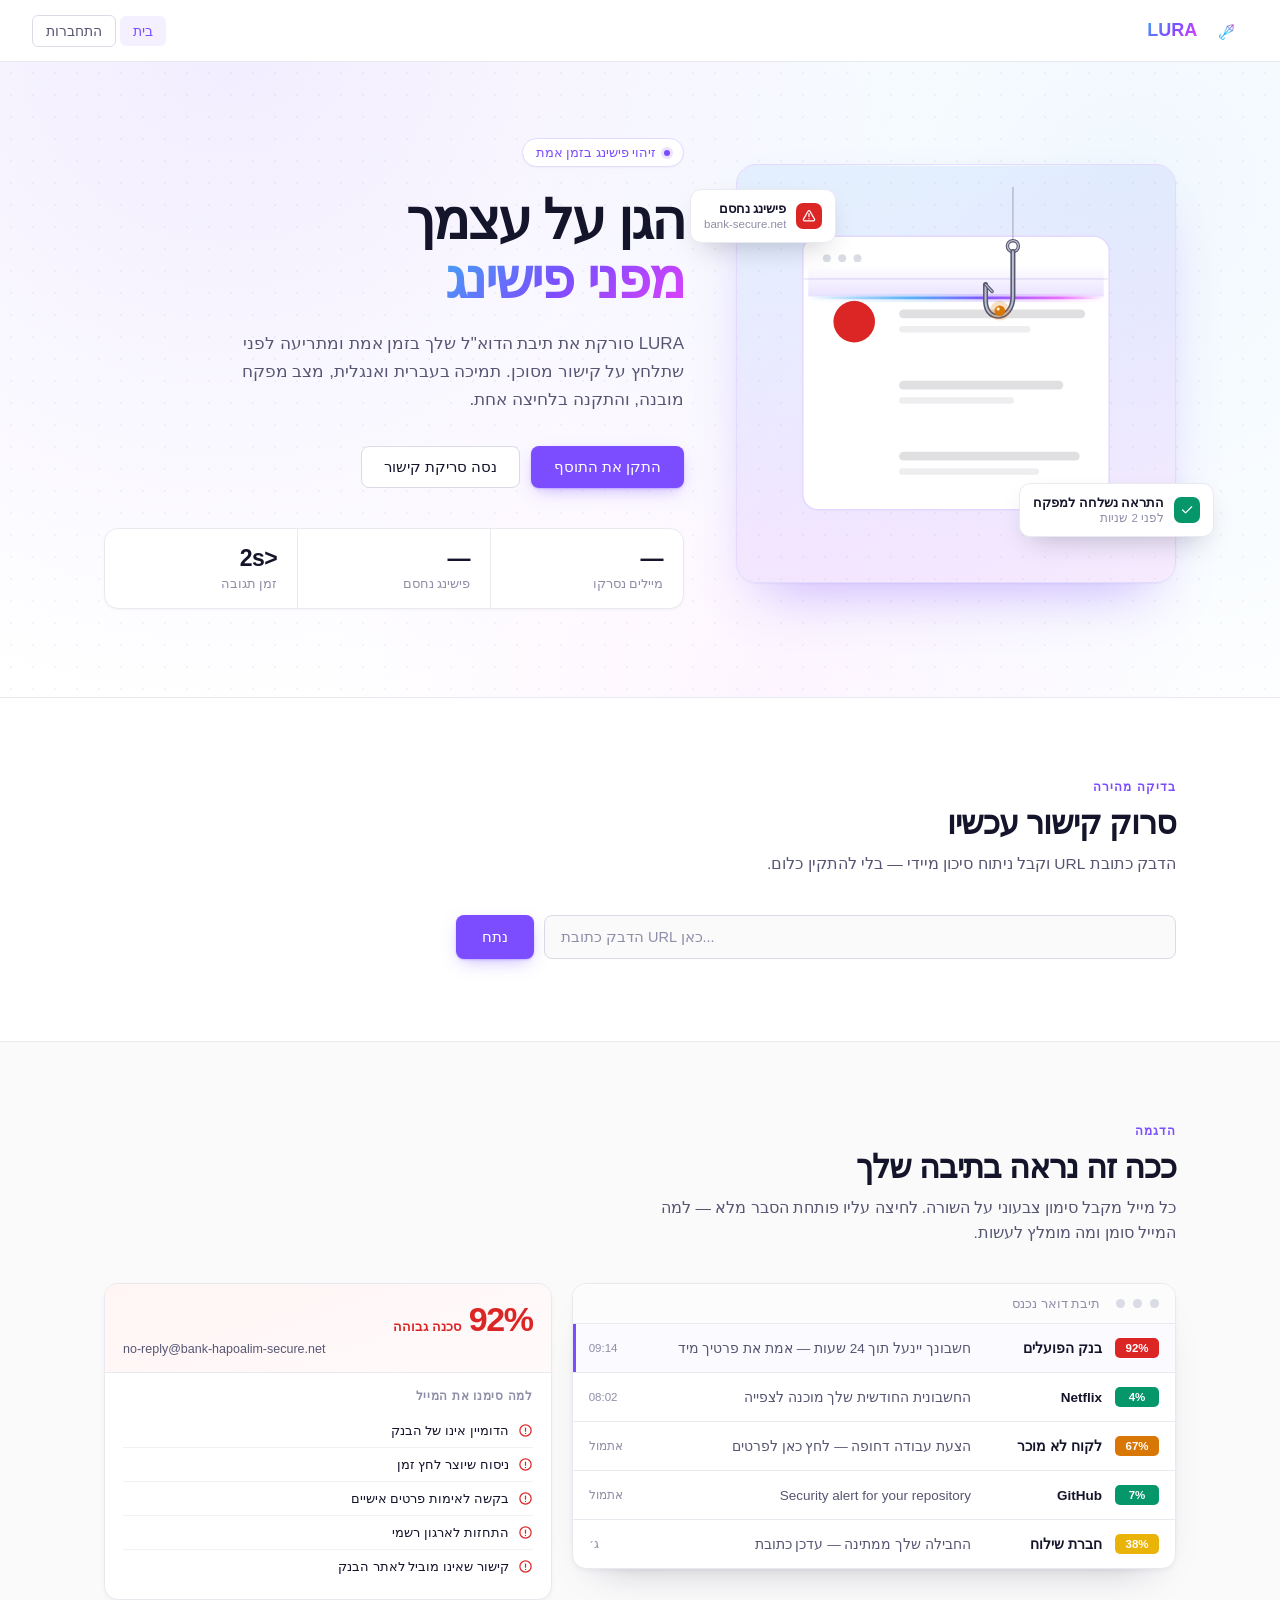
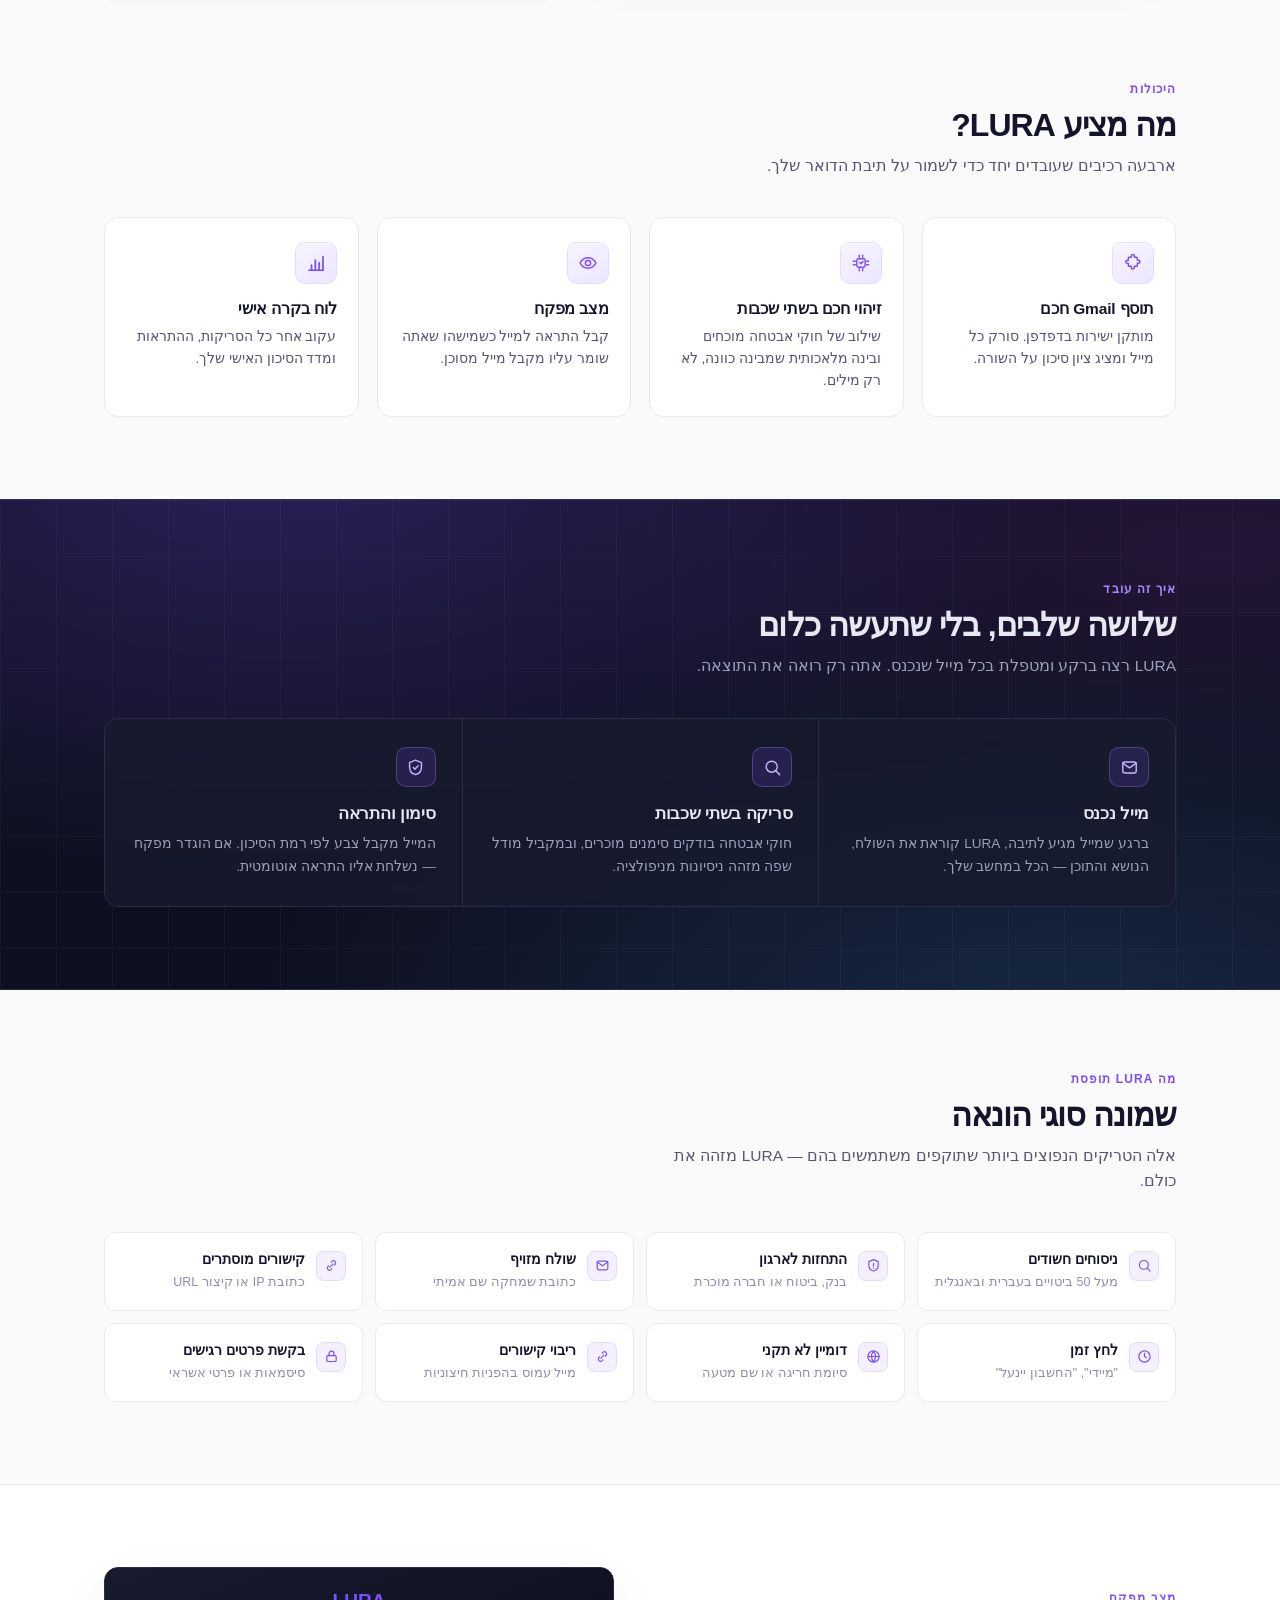
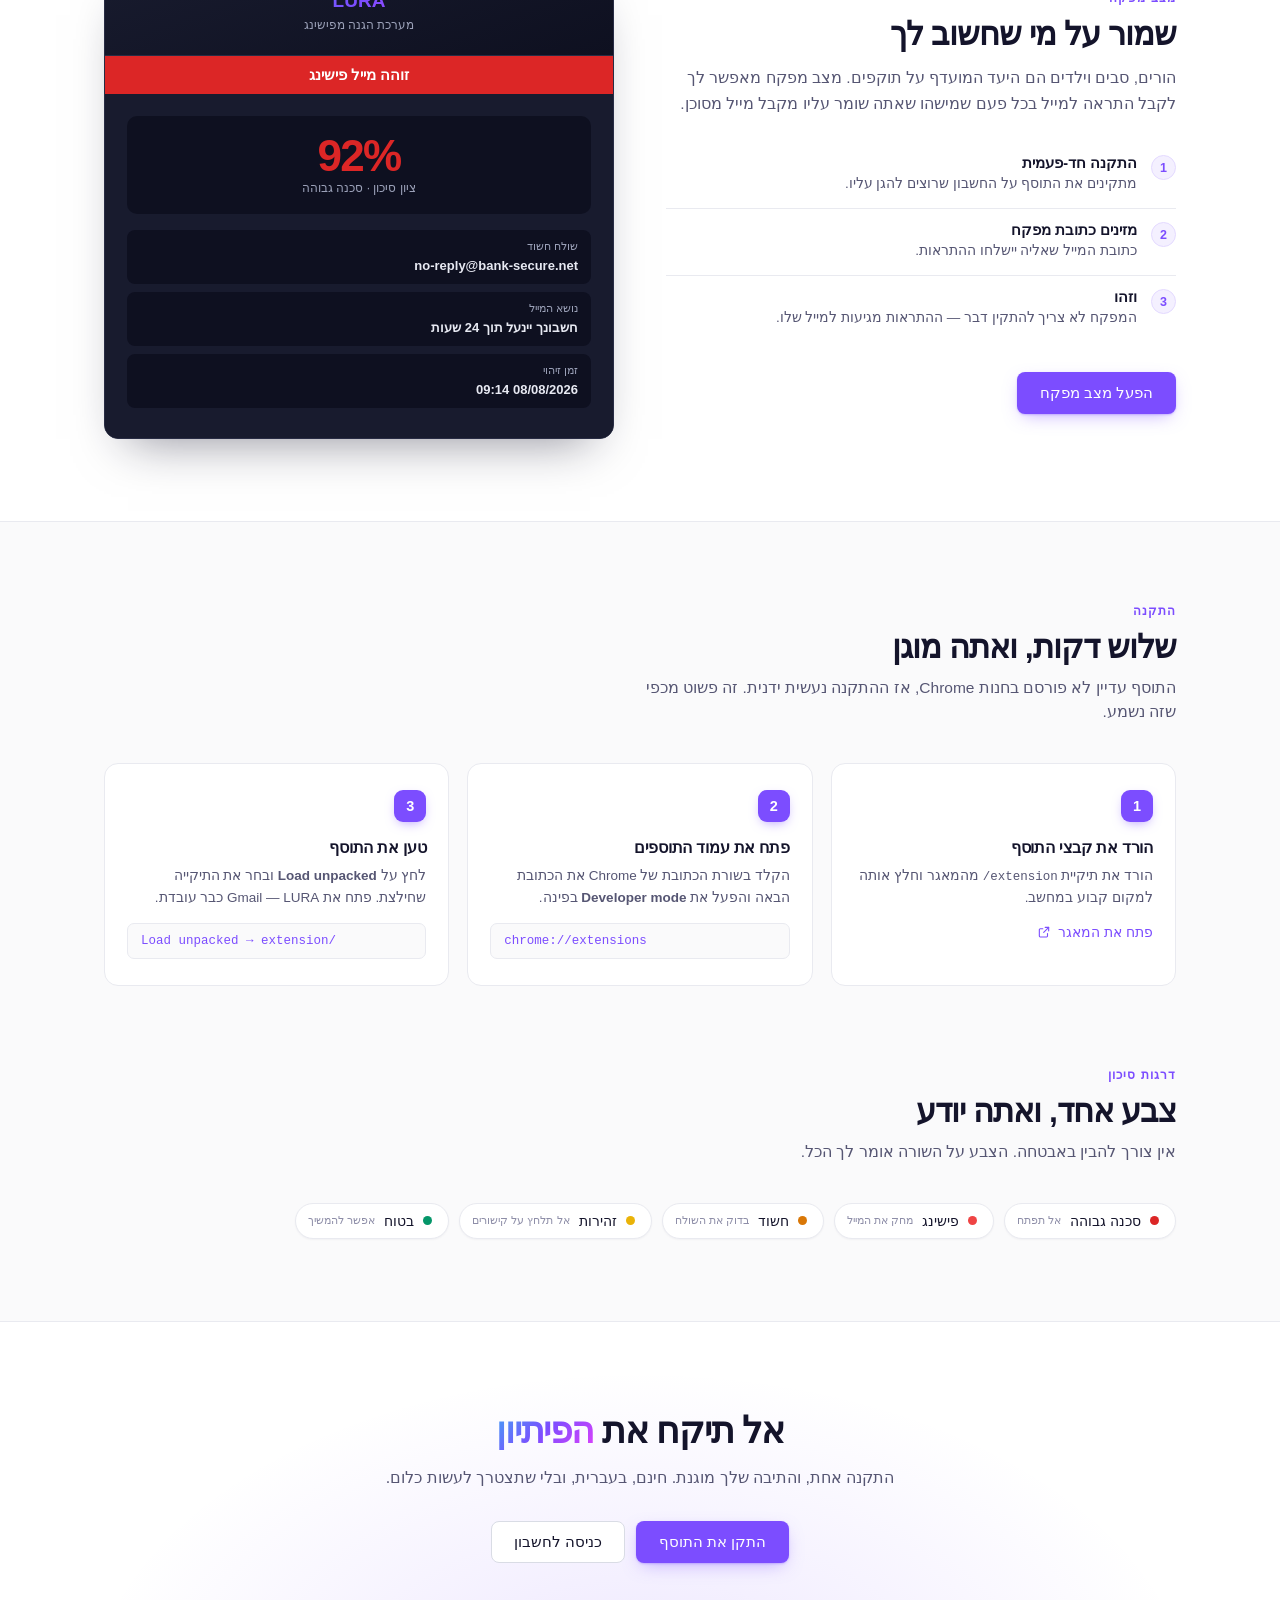
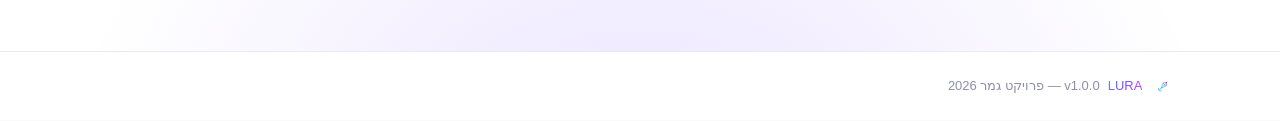
==== frontend/index.html @ 6f9d1567 "Backup before applying fixes" ====
<!DOCTYPE html>
<html lang="he" dir="rtl">
<head>
  <meta charset="UTF-8">
  <meta name="viewport" content="width=device-width, initial-scale=1.0">
  <title>LURA — Don't Take The Bait</title>
  <link rel="icon" href="icons/icon128.png">
  <link rel="stylesheet" href="css/main.css">
</head>
<body>

<nav class="navbar">
  <div class="nav-brand">
    <img src="icons/icon128.png" alt="LURA" class="brand-mark">
    <span class="brand-word">LURA</span>
  </div>
  <div class="nav-links">
    <a href="index.html" class="active">בית</a>
    <a href="dashboard.html" id="navDashboard" style="display:none">לוח בקרה</a>
    <a href="login.html" id="navLogin" class="nav-cta">התחברות</a>
    <button class="btn-logout" id="navLogout" style="display:none" onclick="logout()">יציאה</button>
  </div>
</nav>

<!-- ═══════════ HERO ═══════════ -->
<div class="hero-wrap">
  <section class="hero">
    <div class="hero-visual">
      <div class="float-card fc-1">
        <span class="fc-dot fc-danger">
          <svg viewBox="0 0 24 24"><path d="M12 8v5M12 16.5v.2"/>
            <path d="M10.3 3.9L2.6 17.4A2 2 0 004.3 20.4h15.4a2 2 0 001.7-3L13.7 3.9a2 2 0 00-3.4 0z"/></svg>
        </span>
        <span><b class="fc-t">פישינג נחסם</b><span class="fc-s">bank-secure.net</span></span>
      </div>
      <div class="float-card fc-2">
        <span class="fc-dot fc-safe"><svg viewBox="0 0 24 24"><path d="M20 6.5L9.5 17 4.5 12"/></svg></span>
        <span><b class="fc-t">התראה נשלחה למפקח</b><span class="fc-s">לפני 2 שניות</span></span>
      </div>

      <div class="stage">
        <div class="hero-scan" role="img"
             aria-label="LURA סורקת את תיבת הדואר, מסמנת כל מייל בציון סיכון, וחוסמת את קרס הפישינג במגן">
          <svg viewBox="0 0 360 340" xmlns="http://www.w3.org/2000/svg">
            <defs>
              <linearGradient id="beam" x1="0" y1="0" x2="1" y2="0">
                <stop offset="0%" stop-color="#42A5F5" stop-opacity="0"/>
                <stop offset="35%" stop-color="#42A5F5" stop-opacity=".85"/>
                <stop offset="60%" stop-color="#7C4DFF" stop-opacity=".95"/>
                <stop offset="85%" stop-color="#E040FB" stop-opacity=".7"/>
                <stop offset="100%" stop-color="#E040FB" stop-opacity="0"/>
              </linearGradient>
              <linearGradient id="trail" x1="0" y1="1" x2="0" y2="0">
                <stop offset="0%" stop-color="#7C4DFF" stop-opacity=".16"/>
                <stop offset="100%" stop-color="#7C4DFF" stop-opacity="0"/>
              </linearGradient>
              <filter id="glow" x="-70%" y="-70%" width="240%" height="240%">
                <feGaussianBlur stdDeviation="4" result="b"/>
                <feMerge><feMergeNode in="b"/><feMergeNode in="SourceGraphic"/></feMerge>
              </filter>
              <filter id="soft" x="-60%" y="-60%" width="220%" height="220%">
                <feGaussianBlur stdDeviation="7"/>
              </filter>
            </defs>

            <g class="lura-panel">
              <rect x="40" y="45" width="280" height="250" rx="14" fill="#fff"/>
              <rect x="40" y="45" width="280" height="250" rx="14" fill="none" stroke="#E4DAFF" stroke-width="1.5"/>
              <line x1="40" y1="84" x2="320" y2="84" stroke="#EDE9F7" stroke-width="1.5"/>
              <circle cx="62" cy="65" r="3.6" fill="#D9DCE5"/>
              <circle cx="76" cy="65" r="3.6" fill="#D9DCE5"/>
              <circle cx="90" cy="65" r="3.6" fill="#D9DCE5"/>
              <g>
                <rect x="128" y="112" width="170" height="8" rx="4" fill="#14142B" opacity=".13"/>
                <rect x="128" y="127" width="120" height="6" rx="3" fill="#14142B" opacity=".07"/>
                <rect x="128" y="177" width="150" height="8" rx="4" fill="#14142B" opacity=".13"/>
                <rect x="128" y="192" width="105" height="6" rx="3" fill="#14142B" opacity=".07"/>
                <rect x="128" y="242" width="165" height="8" rx="4" fill="#14142B" opacity=".13"/>
                <rect x="128" y="257" width="128" height="6" rx="3" fill="#14142B" opacity=".07"/>
              </g>
              <g transform="translate(87,123)"><circle class="lura-alarm" cx="0" cy="0" r="19" fill="#DC2626"/></g>
              <g class="lura-badge lura-badge-1">
                <rect x="60" y="110" width="54" height="25" rx="6" fill="#DC2626"/>
                <text x="87" y="127.5" text-anchor="middle" font-family="Rubik,sans-serif"
                      font-size="12.5" font-weight="600" fill="#fff">92%</text></g>
              <g class="lura-badge lura-badge-2">
                <rect x="60" y="175" width="54" height="25" rx="6" fill="#059669"/>
                <text x="87" y="192.5" text-anchor="middle" font-family="Rubik,sans-serif"
                      font-size="12.5" font-weight="600" fill="#fff">4%</text></g>
              <g class="lura-badge lura-badge-3">
                <rect x="60" y="240" width="54" height="25" rx="6" fill="#D97706"/>
                <text x="87" y="257.5" text-anchor="middle" font-family="Rubik,sans-serif"
                      font-size="12.5" font-weight="600" fill="#fff">67%</text></g>
              <g class="lura-beam">
                <rect x="45" y="72" width="270" height="28" fill="url(#trail)"/>
                <rect x="45" y="100" width="270" height="2.5" rx="1.25" fill="url(#beam)" filter="url(#glow)"/></g>
            </g>

            <g transform="translate(232,96)"><g class="lura-hook"><g class="lura-hook-sway">
              <line x1="0" y1="-195" x2="0" y2="-47" stroke="#8E8EA8" stroke-width="1.4"
                    stroke-linecap="round" opacity=".5"/>
              <circle cx="0" cy="-42" r="5" fill="none" stroke="#565673" stroke-width="3.2"/>
              <circle cx="0" cy="-42" r="5" fill="none" stroke="#BCC0CC" stroke-width="1.2"/>
              <path d="M 0,-37 L 0,4 C 0,15 -6,22 -14,22 C -21,22 -25,16 -25,8 L -25,-7"
                    fill="none" stroke="#565673" stroke-width="4.6"
                    stroke-linecap="round" stroke-linejoin="round"/>
              <path d="M 0,-37 L 0,4 C 0,15 -6,22 -14,22 C -21,22 -25,16 -25,8 L -25,-7"
                    fill="none" stroke="#BCC0CC" stroke-width="1.8"
                    stroke-linecap="round" stroke-linejoin="round"/>
              <path d="M -25,-7 L -19,-0.5" fill="none" stroke="#565673" stroke-width="3.1" stroke-linecap="round"/>
              <path d="M -25,-7 L -19,-0.5" fill="none" stroke="#BCC0CC" stroke-width="1.1" stroke-linecap="round"/>
              <g class="lura-bait">
                <circle cx="-12" cy="17" r="9" fill="#D97706" opacity=".22"/>
                <circle cx="-12" cy="17" r="4.8" fill="#D97706"/>
                <circle cx="-13.5" cy="15.4" r="1.5" fill="#FEF3C7"/></g>
            </g></g></g>

            <g transform="translate(232,131)">
              <circle class="lura-ring" cx="0" cy="0" r="22" fill="none" stroke="#7C4DFF" stroke-width="2"/>
              <circle class="lura-ring lura-ring-2" cx="0" cy="0" r="22" fill="none" stroke="#42A5F5" stroke-width="1.4"/>
              <g class="lura-shield">
                <ellipse cx="0" cy="2" rx="24" ry="26" fill="#7C4DFF" opacity=".2" filter="url(#soft)"/>
                <path d="M 0,-19 L 15,-13 L 15,4 C 15,14 0,21 0,21 C 0,21 -15,14 -15,4 L -15,-13 Z" fill="#7C4DFF"/>
                <path d="M -6.5,0.5 L -2,6 L 7,-6.5" fill="none" stroke="#fff" stroke-width="2.6"
                      stroke-linecap="round" stroke-linejoin="round"/></g>
            </g>
          </svg>
        </div>
      </div>
    </div>

    <div class="hero-content">
      <div class="hero-badge"><span class="hero-badge-dot"></span>זיהוי פישינג בזמן אמת</div>
      <h1>הגן על עצמך<br><span class="gradient-text">מפני פישינג</span></h1>
      <p class="hero-sub">
        LURA סורקת את תיבת הדוא"ל שלך בזמן אמת ומתריעה לפני שתלחץ על קישור מסוכן.
        תמיכה בעברית ואנגלית, מצב מפקח מובנה, והתקנה בלחיצה אחת.
      </p>
      <div class="hero-actions">
        <a href="#install" class="btn-primary">התקן את התוסף</a>
        <a href="#scanner" class="btn-secondary">נסה סריקת קישור</a>
      </div>
      <div class="hero-stats">
        <div class="hero-stat"><span id="totalScanned">—</span><small>מיילים נסרקו</small></div>
        <div class="hero-stat"><span id="totalBlocked">—</span><small>פישינג נחסם</small></div>
        <div class="hero-stat"><span>&lt;2s</span><small>זמן תגובה</small></div>
      </div>
    </div>
  </section>
</div>

<!-- ═══════════ URL SCANNER ═══════════ -->
<section class="scanner-section" id="scanner">
  <div class="container">
    <div class="sec-head">
      <div class="sec-tag">בדיקה מהירה</div>
      <h2>סרוק קישור עכשיו</h2>
      <p>הדבק כתובת URL וקבל ניתוח סיכון מיידי — בלי להתקין כלום.</p>
    </div>
    <div class="scanner-box">
      <div class="scanner-input-wrap">
        <input type="text" id="urlInput" class="url-input"
               placeholder="הדבק כתובת URL כאן..." dir="ltr">
        <button class="btn-scan" id="scanBtn" onclick="scanURL()">נתח</button>
      </div>
      <div id="scanResult" class="scan-result" style="display:none"></div>
    </div>
  </div>
</section>

<!-- ═══════════ GMAIL DEMO ═══════════ -->
<section class="sec rv">
  <div class="container">
    <div class="sec-head">
      <div class="sec-tag">הדגמה</div>
      <h2>ככה זה נראה בתיבה שלך</h2>
      <p>כל מייל מקבל סימון צבעוני על השורה. לחיצה עליו פותחת הסבר מלא — למה המייל סומן ומה מומלץ לעשות.</p>
    </div>
    <div class="demo">
      <div class="mail-app">
        <div class="mail-top"><i></i><i></i><i></i><span>תיבת דואר נכנס</span></div>
        <div class="mrow sel"><span class="mbadge b-danger">92%</span>
          <span class="mfrom">בנק הפועלים</span>
          <span class="msub">חשבונך יינעל תוך 24 שעות — אמת את פרטיך מיד</span>
          <span class="mtime">09:14</span></div>
        <div class="mrow"><span class="mbadge b-safe">4%</span>
          <span class="mfrom">Netflix</span>
          <span class="msub">החשבונית החודשית שלך מוכנה לצפייה</span>
          <span class="mtime">08:02</span></div>
        <div class="mrow"><span class="mbadge b-warn">67%</span>
          <span class="mfrom">לקוח לא מוכר</span>
          <span class="msub">הצעת עבודה דחופה — לחץ כאן לפרטים</span>
          <span class="mtime">אתמול</span></div>
        <div class="mrow"><span class="mbadge b-safe">7%</span>
          <span class="mfrom">GitHub</span>
          <span class="msub">Security alert for your repository</span>
          <span class="mtime">אתמול</span></div>
        <div class="mrow"><span class="mbadge b-caution">38%</span>
          <span class="mfrom">חברת שילוח</span>
          <span class="msub">החבילה שלך ממתינה — עדכן כתובת</span>
          <span class="mtime">ג׳</span></div>
      </div>

      <div class="analysis">
        <div class="an-top">
          <div class="an-score"><b>92%</b><span>סכנה גבוהה</span></div>
          <small>no-reply@bank-hapoalim-secure.net</small>
        </div>
        <div class="an-body">
          <div class="an-lbl">למה סימנו את המייל</div>
          <div class="ind"><svg viewBox="0 0 24 24"><path d="M12 8v5M12 16.4v.2"/>
            <circle cx="12" cy="12" r="9"/></svg>הדומיין אינו של הבנק</div>
          <div class="ind"><svg viewBox="0 0 24 24"><path d="M12 8v5M12 16.4v.2"/>
            <circle cx="12" cy="12" r="9"/></svg>ניסוח שיוצר לחץ זמן</div>
          <div class="ind"><svg viewBox="0 0 24 24"><path d="M12 8v5M12 16.4v.2"/>
            <circle cx="12" cy="12" r="9"/></svg>בקשה לאימות פרטים אישיים</div>
          <div class="ind"><svg viewBox="0 0 24 24"><path d="M12 8v5M12 16.4v.2"/>
            <circle cx="12" cy="12" r="9"/></svg>התחזות לארגון רשמי</div>
          <div class="ind"><svg viewBox="0 0 24 24"><path d="M12 8v5M12 16.4v.2"/>
            <circle cx="12" cy="12" r="9"/></svg>קישור שאינו מוביל לאתר הבנק</div>
        </div>
      </div>
    </div>
  </div>
</section>

<!-- ═══════════ FEATURES ═══════════ -->
<section class="sec rv nopad-top">
  <div class="container">
    <div class="sec-head">
      <div class="sec-tag">היכולות</div>
      <h2>מה מציע LURA?</h2>
      <p>ארבעה רכיבים שעובדים יחד כדי לשמור על תיבת הדואר שלך.</p>
    </div>
    <div class="grid4">
      <div class="card"><div class="card-icon"><svg viewBox="0 0 24 24">
        <path d="M10 3.5a1.8 1.8 0 013.6 0V5h2.6a1 1 0 011 1v2.6h1.3a1.8 1.8 0 010 3.6H17.2V15a1 1 0 01-1 1h-2.6v1.4a1.8 1.8 0 01-3.6 0V16H7.4a1 1 0 01-1-1v-2.7H5.1a1.8 1.8 0 010-3.6h1.3V6a1 1 0 011-1H10V3.5z"/>
      </svg></div>
        <h3>תוסף Gmail חכם</h3>
        <p>מותקן ישירות בדפדפן. סורק כל מייל ומציג ציון סיכון על השורה.</p></div>

      <div class="card"><div class="card-icon"><svg viewBox="0 0 24 24">
        <rect x="7" y="7" width="10" height="10" rx="2"/>
        <path d="M10 2.8v2.4M14 2.8v2.4M10 18.8v2.4M14 18.8v2.4M2.8 10h2.4M2.8 14h2.4M18.8 10h2.4M18.8 14h2.4"/>
        <path d="M10.6 11.4l1.4 1.4 2.4-2.6"/></svg></div>
        <h3>זיהוי חכם בשתי שכבות</h3>
        <p>שילוב של חוקי אבטחה מוכחים ובינה מלאכותית שמבינה כוונה, לא רק מילים.</p></div>

      <div class="card"><div class="card-icon"><svg viewBox="0 0 24 24">
        <path d="M2.4 12S5.8 5.8 12 5.8 21.6 12 21.6 12 18.2 18.2 12 18.2 2.4 12 2.4 12z"/>
        <circle cx="12" cy="12" r="3.1"/></svg></div>
        <h3>מצב מפקח</h3>
        <p>קבל התראה למייל כשמישהו שאתה שומר עליו מקבל מייל מסוכן.</p></div>

      <div class="card"><div class="card-icon"><svg viewBox="0 0 24 24">
        <path d="M3.4 20.6h17.2"/>
        <path d="M6.6 20.6v-6.2M11.2 20.6V8.4M15.8 20.6v-9M20.4 20.6V4.6" stroke-width="2.1"/></svg></div>
        <h3>לוח בקרה אישי</h3>
        <p>עקוב אחר כל הסריקות, ההתראות ומדד הסיכון האישי שלך.</p></div>
    </div>
  </div>
</section>

<!-- ═══════════ HOW IT WORKS (dark) ═══════════ -->
<section class="engine">
  <div class="engine-in">
    <div class="sec-tag">איך זה עובד</div>
    <h2>שלושה שלבים, בלי שתעשה כלום</h2>
    <p class="lead">LURA רצה ברקע ומטפלת בכל מייל שנכנס. אתה רק רואה את התוצאה.</p>
    <div class="steps">
      <div class="step">
        <div class="step-ico"><svg viewBox="0 0 24 24">
          <path d="M20.5 6.5l-8.5 6-8.5-6"/><rect x="3.5" y="5" width="17" height="14" rx="2.5"/></svg></div>
        <h4>מייל נכנס</h4>
        <p>ברגע שמייל מגיע לתיבה, LURA קוראת את השולח, הנושא והתוכן — הכל במחשב שלך.</p></div>
      <div class="step">
        <div class="step-ico"><svg viewBox="0 0 24 24">
          <circle cx="11" cy="11" r="7"/><path d="M16.2 16.2L21 21"/></svg></div>
        <h4>סריקה בשתי שכבות</h4>
        <p>חוקי אבטחה בודקים סימנים מוכרים, ובמקביל מודל שפה מזהה ניסיונות מניפולציה.</p></div>
      <div class="step">
        <div class="step-ico"><svg viewBox="0 0 24 24">
          <path d="M12 2.6l7.5 3.2v5.9c0 4.5-3.1 8.2-7.5 9.1-4.4-.9-7.5-4.6-7.5-9.1V5.8L12 2.6z"/>
          <path d="M9.2 12l2.1 2.1 4-4.3"/></svg></div>
        <h4>סימון והתראה</h4>
        <p>המייל מקבל צבע לפי רמת הסיכון. אם הוגדר מפקח — נשלחת אליו התראה אוטומטית.</p></div>
    </div>
  </div>
</section>

<!-- ═══════════ WHAT IT CATCHES ═══════════ -->
<section class="sec rv">
  <div class="container">
    <div class="sec-head">
      <div class="sec-tag">מה LURA תופסת</div>
      <h2>שמונה סוגי הונאה</h2>
      <p>אלה הטריקים הנפוצים ביותר שתוקפים משתמשים בהם — LURA מזהה את כולם.</p>
    </div>
    <div class="catch">
      <div class="ct"><span class="ct-ic"><svg viewBox="0 0 24 24">
        <circle cx="11" cy="11" r="7"/><path d="M16.2 16.2L21 21"/></svg></span>
        <div><h4>ניסוחים חשודים</h4><p>מעל 50 ביטויים בעברית ובאנגלית</p></div></div>
      <div class="ct"><span class="ct-ic"><svg viewBox="0 0 24 24">
        <path d="M12 2.6l7.5 3.2v5.9c0 4.5-3.1 8.2-7.5 9.1-4.4-.9-7.5-4.6-7.5-9.1V5.8L12 2.6z"/>
        <path d="M12 9v4M12 16v.2"/></svg></span>
        <div><h4>התחזות לארגון</h4><p>בנק, ביטוח או חברה מוכרת</p></div></div>
      <div class="ct"><span class="ct-ic"><svg viewBox="0 0 24 24">
        <path d="M20.5 6.5l-8.5 6-8.5-6"/><rect x="3.5" y="5" width="17" height="14" rx="2.5"/></svg></span>
        <div><h4>שולח מזויף</h4><p>כתובת שמחקה שם אמיתי</p></div></div>
      <div class="ct"><span class="ct-ic"><svg viewBox="0 0 24 24">
        <path d="M9.5 14.5l5-5"/><path d="M11.5 6.5l1.5-1.5a3.6 3.6 0 015 5L16.5 11.5"/>
        <path d="M12.5 17.5L11 19a3.6 3.6 0 01-5-5l1.5-1.5"/></svg></span>
        <div><h4>קישורים מוסתרים</h4><p>כתובת IP או קיצור URL</p></div></div>
      <div class="ct"><span class="ct-ic"><svg viewBox="0 0 24 24">
        <circle cx="12" cy="12" r="9"/><path d="M12 7v5l3.2 2"/></svg></span>
        <div><h4>לחץ זמן</h4><p>"מיידי", "החשבון יינעל"</p></div></div>
      <div class="ct"><span class="ct-ic"><svg viewBox="0 0 24 24">
        <circle cx="12" cy="12" r="9"/><path d="M3.2 12h17.6"/>
        <path d="M12 3.2a14 14 0 000 17.6 14 14 0 000-17.6z"/></svg></span>
        <div><h4>דומיין לא תקני</h4><p>סיומת חריגה או שם מטעה</p></div></div>
      <div class="ct"><span class="ct-ic"><svg viewBox="0 0 24 24">
        <path d="M9.5 14.5l5-5"/><path d="M11.5 6.5l1.5-1.5a3.6 3.6 0 015 5L16.5 11.5"/>
        <path d="M12.5 17.5L11 19a3.6 3.6 0 01-5-5l1.5-1.5"/></svg></span>
        <div><h4>ריבוי קישורים</h4><p>מייל עמוס בהפניות חיצוניות</p></div></div>
      <div class="ct"><span class="ct-ic"><svg viewBox="0 0 24 24">
        <rect x="4.5" y="10.5" width="15" height="9.5" rx="2"/>
        <path d="M8 10.5V7.5a4 4 0 018 0v3"/></svg></span>
        <div><h4>בקשת פרטים רגישים</h4><p>סיסמאות או פרטי אשראי</p></div></div>
    </div>
  </div>
</section>

<!-- ═══════════ GUARDIAN ═══════════ -->
<section class="guard rv" id="guardian">
  <div class="guard-in">
    <div>
      <div class="sec-tag">מצב מפקח</div>
      <h2 class="guard-h2">שמור על מי שחשוב לך</h2>
      <p class="guard-p">
        הורים, סבים וילדים הם היעד המועדף על תוקפים. מצב מפקח מאפשר לך
        לקבל התראה למייל בכל פעם שמישהו שאתה שומר עליו מקבל מייל מסוכן.
      </p>
      <ul class="gsteps">
        <li class="gstep"><span class="gnum">1</span>
          <span><b>התקנה חד-פעמית</b><span>מתקינים את התוסף על החשבון שרוצים להגן עליו.</span></span></li>
        <li class="gstep"><span class="gnum">2</span>
          <span><b>מזינים כתובת מפקח</b><span>כתובת המייל שאליה יישלחו ההתראות.</span></span></li>
        <li class="gstep"><span class="gnum">3</span>
          <span><b>וזהו</b><span>המפקח לא צריך להתקין דבר — ההתראות מגיעות למייל שלו.</span></span></li>
      </ul>
      <button class="btn-primary" onclick="goGuardian()">הפעל מצב מפקח</button>
    </div>

    <div class="alert-mock">
      <div class="am-top"><div class="am-brand">LURA</div><small>מערכת הגנה מפישינג</small></div>
      <div class="am-alert">זוהה מייל פישינג</div>
      <div class="am-body">
        <div class="am-score"><b>92%</b><small>ציון סיכון · סכנה גבוהה</small></div>
        <div class="am-row"><span>שולח חשוד</span><b>no-reply@bank-secure.net</b></div>
        <div class="am-row"><span>נושא המייל</span><b>חשבונך יינעל תוך 24 שעות</b></div>
        <div class="am-row"><span>זמן זיהוי</span><b>08/08/2026 09:14</b></div>
      </div>
    </div>
  </div>
</section>

<!-- ═══════════ INSTALL ═══════════ -->
<section class="sec rv" id="install">
  <div class="container">
    <div class="sec-head">
      <div class="sec-tag">התקנה</div>
      <h2>שלוש דקות, ואתה מוגן</h2>
      <p>התוסף עדיין לא פורסם בחנות Chrome, אז ההתקנה נעשית ידנית. זה פשוט מכפי שזה נשמע.</p>
    </div>
    <div class="install-grid">
      <div class="istep">
        <div class="inum">1</div>
        <h4>הורד את קבצי התוסף</h4>
        <p>הורד את תיקיית <code>extension/</code> מהמאגר וחלץ אותה למקום קבוע במחשב.</p>
        <a class="ilink" href="https://github.com/lynnnagel/FinalProject2026" target="_blank" rel="noopener">
          פתח את המאגר
          <svg viewBox="0 0 24 24"><path d="M14 4h6v6"/><path d="M20 4l-8.5 8.5"/>
            <path d="M18 14.5V19a1.5 1.5 0 01-1.5 1.5h-11A1.5 1.5 0 014 19V8a1.5 1.5 0 011.5-1.5H10"/></svg>
        </a>
      </div>
      <div class="istep">
        <div class="inum">2</div>
        <h4>פתח את עמוד התוספים</h4>
        <p>הקלד בשורת הכתובת של Chrome את הכתובת הבאה והפעל את <b>Developer mode</b> בפינה.</p>
        <code class="ibox">chrome://extensions</code>
      </div>
      <div class="istep">
        <div class="inum">3</div>
        <h4>טען את התוסף</h4>
        <p>לחץ על <b>Load unpacked</b> ובחר את התיקייה שחילצת. פתח את Gmail — LURA כבר עובדת.</p>
        <code class="ibox">Load unpacked → extension/</code>
      </div>
    </div>
  </div>
</section>

<!-- ═══════════ RISK SCALE ═══════════ -->
<section class="sec rv nopad-top">
  <div class="container">
    <div class="sec-head">
      <div class="sec-tag">דרגות סיכון</div>
      <h2>צבע אחד, ואתה יודע</h2>
      <p>אין צורך להבין באבטחה. הצבע על השורה אומר לך הכל.</p>
    </div>
    <div class="chips">
      <span class="chip"><i class="i-danger"></i>סכנה גבוהה <small>אל תפתח</small></span>
      <span class="chip"><i class="i-phish"></i>פישינג <small>מחק את המייל</small></span>
      <span class="chip"><i class="i-warn"></i>חשוד <small>בדוק את השולח</small></span>
      <span class="chip"><i class="i-caution"></i>זהירות <small>אל תלחץ על קישורים</small></span>
      <span class="chip"><i class="i-safe"></i>בטוח <small>אפשר להמשיך</small></span>
    </div>
  </div>
</section>

<!-- ═══════════ CTA ═══════════ -->
<section class="cta">
  <div class="cta-in">
    <h2>אל תיקח את <span class="gradient-text">הפיתיון</span></h2>
    <p>התקנה אחת, והתיבה שלך מוגנת. חינם, בעברית, ובלי שתצטרך לעשות כלום.</p>
    <div class="cta-actions">
      <a href="#install" class="btn-primary">התקן את התוסף</a>
      <a href="login.html" class="btn-secondary">כניסה לחשבון</a>
    </div>
  </div>
</section>

<footer class="footer">
  <div class="container">
    <img src="icons/icon128.png" alt="LURA" class="footer-mark">
    <span class="brand-word">LURA</span> v1.0.0 — פרויקט גמר 2026
  </div>
</footer>

<script src="js/index.js"></script>
</body>
</html>
---- frontend/css/main.css ----
/* ── Reset & Base ── */
*, *::before, *::after { margin: 0; padding: 0; box-sizing: border-box; }

:root {
  --blue:   #42A5F5;
  --purple: #7C4DFF;
  --pink:   #E040FB;
  --brand-gradient: linear-gradient(135deg, #42A5F5, #7C4DFF, #E040FB);

  /* ── מבטא יחיד לממשק ── */
  --accent:       #7C4DFF;
  --accent-hover: #6B3AF0;
  --accent-wash:  #F4F0FF;
  --accent-line:  #E4DAFF;

  /* ── נייטרלים ── */
  --bg:            #FAFAFB;
  --surface:       #FFFFFF;
  --surface-solid: #FFFFFF;
  --border:        #E9EAF0;
  --border-light:  #F1F2F6;
  --border-strong: #D9DCE5;
  --text:           #14142B;
  --text-secondary: #565673;
  --muted:          #8E8EA8;

  /* ── רצועה כהה ── */
  --ink:        #0E1020;
  --ink-2:      #181B2E;
  --ink-line:   #282C44;
  --ink-text:   #E7E9F2;
  --ink-text-2: #9BA1B8;

  /* ── צבעים פונקציונליים ── */
  --danger: #DC2626;
  --red:    #EF4444;
  --orange: #D97706;
  --yellow: #EAB308;
  --green:  #059669;

  --r: 8px;
  --r-lg: 14px;
}

body {
  font-family: 'Rubik', -apple-system, BlinkMacSystemFont, 'Segoe UI', Arial, sans-serif;
  background: var(--bg);
  color: var(--text);
  min-height: 100vh;
  direction: rtl;
  -webkit-font-smoothing: antialiased;
}
a { color: var(--accent); text-decoration: none; }
img { max-width: 100%; }

/* ── Navbar ── */
.navbar {
  display: flex; align-items: center; justify-content: space-between;
  padding: 0 32px; height: 62px;
  background: rgba(255,255,255,.88);
  backdrop-filter: blur(10px);
  border-bottom: 1px solid var(--border);
  position: sticky; top: 0; z-index: 50;
}
.nav-brand { display: flex; align-items: center; gap: 9px; font-size: 18px; font-weight: 700; }
.brand-mark { height: 26px; width: auto; }
.footer-mark { height: 16px; width: auto; }
.brand-word {
  background: var(--brand-gradient);
  -webkit-background-clip: text; background-clip: text;
  -webkit-text-fill-color: transparent;
}
.nav-links { display: flex; align-items: center; gap: 4px; }
.nav-links a {
  padding: 7px 13px; border-radius: 6px;
  font-size: 14px; font-weight: 500; color: var(--text-secondary);
}
.nav-links a:hover { background: var(--bg); color: var(--text); text-decoration: none; }
.nav-links a.active { color: var(--accent); background: var(--accent-wash); }
.nav-links a.nav-cta {
  border: 1px solid var(--border-strong); background: var(--surface);
}
.btn-logout {
  padding: 7px 15px; border: 1px solid var(--border-strong); border-radius: 6px;
  font-family: inherit; font-size: 14px; font-weight: 500;
  color: var(--text-secondary); background: var(--surface); cursor: pointer;
}
.btn-logout:hover { border-color: rgba(220,38,38,.4); color: var(--danger); }

/* ── Buttons ── */
.btn-primary, .btn-secondary {
  display: inline-block; font-family: inherit;
  font-size: 14.5px; font-weight: 500; cursor: pointer;
  padding: 12px 22px; border-radius: var(--r);
  border: 1px solid transparent; text-align: center;
}
.btn-primary {
  background: var(--accent); color: #fff;
  box-shadow: 0 1px 2px rgba(124,77,255,.3), 0 6px 18px -6px rgba(124,77,255,.5);
}
.btn-primary:hover { background: var(--accent-hover); text-decoration: none; }
.btn-secondary {
  background: var(--surface); color: var(--text); border-color: var(--border-strong);
}
.btn-secondary:hover { background: var(--bg); text-decoration: none; }
.btn-full { width: 100%; }

/* ── Layout ── */
.container { max-width: 1120px; margin: 0 auto; padding: 0 24px; }
.sec { padding: 82px 0; }
.sec.nopad-top { padding-top: 0; }
.sec-head { margin-bottom: 38px; }
.sec-tag {
  font-size: 12px; font-weight: 600; letter-spacing: .09em;
  color: var(--accent); text-transform: uppercase; margin-bottom: 10px;
}
.sec-head h2 { font-size: 32px; font-weight: 700; letter-spacing: -.03em; margin-bottom: 10px; }
.sec-head p { font-size: 15.5px; color: var(--text-secondary); max-width: 540px; line-height: 1.6; }

.rv { opacity: 0; transform: translateY(18px); transition: opacity .6s ease, transform .6s ease; }
.rv.in { opacity: 1; transform: none; }

/* ── Hero ── */
.hero-wrap {
  position: relative; overflow: hidden; border-bottom: 1px solid var(--border);
  background:
    radial-gradient(circle at 18% -5%,  rgba(124,77,255,.10), transparent 55%),
    radial-gradient(circle at 88% 20%,  rgba(66,165,245,.08), transparent 50%),
    radial-gradient(circle at 60% 100%, rgba(224,64,251,.05), transparent 45%),
    var(--surface);
}
.hero-wrap::before {
  content: ""; position: absolute; inset: 0; pointer-events: none;
  background-image: radial-gradient(circle, #14142B 1px, transparent 1px);
  background-size: 22px 22px; opacity: .045;
}
.hero {
  position: relative; display: flex; align-items: center; justify-content: space-between;
  gap: 52px; padding: 76px 24px 88px; max-width: 1120px; margin: 0 auto;
}
.hero-content { flex: 1; min-width: 0; }
.hero-badge {
  display: inline-flex; align-items: center; gap: 8px;
  font-size: 12.5px; font-weight: 500; color: var(--accent);
  background: var(--surface); border: 1px solid var(--accent-line);
  padding: 6px 13px; border-radius: 100px; margin-bottom: 24px;
  box-shadow: 0 1px 2px rgba(20,20,43,.04);
}
.hero-badge-dot {
  width: 6px; height: 6px; border-radius: 50%; background: var(--accent);
  box-shadow: 0 0 0 3px rgba(124,77,255,.16);
}
.hero h1 { font-size: 54px; font-weight: 800; line-height: 1.1; letter-spacing: -.035em; margin-bottom: 20px; }
.gradient-text {
  background: var(--brand-gradient);
  -webkit-background-clip: text; background-clip: text; -webkit-text-fill-color: transparent;
}
.hero-sub { font-size: 17px; line-height: 1.65; color: var(--text-secondary); max-width: 480px; margin-bottom: 32px; }
.hero-actions { display: flex; gap: 11px; flex-wrap: wrap; margin-bottom: 40px; }
.hero-stats {
  display: flex; border: 1px solid var(--border); border-radius: var(--r-lg);
  background: var(--surface); overflow: hidden; box-shadow: 0 1px 3px rgba(20,20,43,.04);
}
.hero-stat { flex: 1; padding: 16px 20px; border-left: 1px solid var(--border); text-align: right; }
.hero-stat:last-child { border-left: none; }
.hero-stat span { display: block; font-size: 23px; font-weight: 700; letter-spacing: -.025em; margin-bottom: 2px; }
.hero-stat small { font-size: 12.5px; color: var(--muted); }

/* ── Hero visual: stage + floating cards ── */
.hero-visual { flex: 0 0 440px; display: flex; align-items: center; justify-content: center; position: relative; }
.stage {
  position: relative; width: 100%; padding: 22px; border-radius: 20px;
  background: linear-gradient(160deg, rgba(66,165,245,.11), rgba(124,77,255,.10) 55%, rgba(224,64,251,.09));
  border: 1px solid var(--accent-line);
  box-shadow: 0 1px 2px rgba(20,20,43,.04), 0 28px 56px -26px rgba(124,77,255,.45);
}
.stage::after {
  content: ""; position: absolute; top: 0; left: 18%; right: 18%; height: 1px;
  background: linear-gradient(90deg, transparent, rgba(255,255,255,.95), transparent);
}
.hero-scan svg { width: 100%; height: auto; display: block; }

.float-card {
  position: absolute; z-index: 2; display: flex; align-items: center; gap: 10px;
  background: var(--surface); border: 1px solid var(--border); border-radius: 11px;
  padding: 11px 13px; font-size: 12.5px; white-space: nowrap;
  box-shadow: 0 12px 30px -12px rgba(20,20,43,.28);
}
.fc-1 { top: 6%;    left: -46px; animation: bob 4.2s ease-in-out infinite; }
.fc-2 { bottom: 11%; right: -38px; animation: bob 4.2s ease-in-out .9s infinite; }
@keyframes bob { 0%,100% { transform: translateY(0); } 50% { transform: translateY(-8px); } }
.fc-dot { width: 26px; height: 26px; border-radius: 7px; display: flex; align-items: center; justify-content: center; flex-shrink: 0; }
.fc-danger { background: var(--danger); }
.fc-safe   { background: var(--green); }
.fc-dot svg { width: 14px; height: 14px; stroke: #fff; fill: none; stroke-width: 2.1; stroke-linecap: round; stroke-linejoin: round; }
.fc-t { font-weight: 600; display: block; margin-bottom: 1px; }
.fc-s { color: var(--muted); font-size: 11.5px; }

/* ── Scanner Section ── */
.scanner-section { padding: 82px 0; background: var(--surface); border-bottom: 1px solid var(--border); }
.scanner-box { max-width: 720px; }
.scanner-input-wrap { display: flex; gap: 10px; }
.url-input {
  flex: 1; padding: 13px 16px; font-family: inherit; font-size: 14.5px;
  border: 1px solid var(--border-strong); border-radius: var(--r);
  background: var(--bg); color: var(--text); outline: none;
}
.url-input:focus { border-color: var(--accent); background: var(--surface); }
.url-input::placeholder { color: var(--muted); }
.btn-scan {
  padding: 13px 26px; font-family: inherit; font-size: 14.5px; font-weight: 500;
  border: none; border-radius: var(--r); background: var(--accent); color: #fff; cursor: pointer;
  box-shadow: 0 1px 2px rgba(124,77,255,.3), 0 6px 18px -6px rgba(124,77,255,.5);
}
.btn-scan:hover { background: var(--accent-hover); }
.btn-scan:disabled { opacity: .55; cursor: not-allowed; box-shadow: none; }

/* ── Scan Result ── */
.scan-result { margin-top: 18px; }
.result-card {
  background: var(--surface); border: 1px solid var(--border);
  border-right: 3px solid var(--border-strong);
  border-radius: var(--r-lg); padding: 20px;
}
.result-card.r-danger  { border-right-color: var(--danger); }
.result-card.r-warn    { border-right-color: var(--orange); }
.result-card.r-caution { border-right-color: var(--yellow); }
.result-card.r-safe    { border-right-color: var(--green); }
.result-header { display: flex; align-items: center; justify-content: space-between; gap: 16px; margin-bottom: 14px; }
.result-level { font-size: 17px; font-weight: 700; letter-spacing: -.02em; }
.result-url { font-size: 12px; color: var(--muted); margin-top: 3px; direction: ltr; text-align: left; word-break: break-all; }
.result-score { font-size: 28px; font-weight: 800; letter-spacing: -.03em; flex-shrink: 0; }
.r-danger  .result-score, .r-danger  .result-level { color: var(--danger); }
.r-warn    .result-score, .r-warn    .result-level { color: var(--orange); }
.r-caution .result-score, .r-caution .result-level { color: var(--yellow); }
.r-safe    .result-score, .r-safe    .result-level { color: var(--green); }
.result-indicators { display: flex; flex-wrap: wrap; gap: 7px; margin-bottom: 14px; }
.indicator-tag {
  font-size: 12.5px; color: var(--text-secondary);
  background: var(--bg); border: 1px solid var(--border);
  border-radius: 100px; padding: 5px 12px;
}
.result-recommendation {
  font-size: 13.5px; line-height: 1.6; color: var(--text-secondary);
  background: var(--accent-wash); border: 1px solid var(--accent-line);
  border-radius: var(--r); padding: 13px 15px;
}
.result-error {
  font-size: 13.5px; color: var(--danger);
  background: #FEF2F2; border: 1px solid #FECACA;
  border-radius: var(--r); padding: 13px 15px;
}

/* ── Gmail demo ── */
.demo { display: grid; grid-template-columns: 1.35fr 1fr; gap: 20px; align-items: start; }
.mail-app {
  background: var(--surface); border: 1px solid var(--border); border-radius: var(--r-lg);
  overflow: hidden; box-shadow: 0 2px 4px rgba(20,20,43,.04), 0 20px 40px -28px rgba(20,20,43,.35);
}
.mail-top { display: flex; align-items: center; gap: 8px; padding: 12px 16px; border-bottom: 1px solid var(--border); background: #FCFCFD; }
.mail-top i { width: 9px; height: 9px; border-radius: 50%; background: var(--border-strong); }
.mail-top span { margin-right: 8px; font-size: 12.5px; color: var(--muted); }
.mrow { display: flex; align-items: center; gap: 13px; padding: 14px 16px; border-bottom: 1px solid var(--border); }
.mrow:last-child { border-bottom: none; }
.mrow.sel { background: #FBFAFF; box-shadow: inset 3px 0 0 var(--accent); }
.mbadge { font-size: 11.5px; font-weight: 700; color: #fff; padding: 4px 9px; border-radius: 5px; flex-shrink: 0; min-width: 44px; text-align: center; }
.b-danger { background: var(--danger); } .b-warn { background: var(--orange); }
.b-caution { background: var(--yellow); } .b-safe { background: var(--green); }
.mfrom { font-size: 13.5px; font-weight: 600; min-width: 118px; flex-shrink: 0; }
.msub { font-size: 13.5px; color: var(--text-secondary); overflow: hidden; text-overflow: ellipsis; white-space: nowrap; }
.mtime { font-size: 11.5px; color: var(--muted); margin-right: auto; flex-shrink: 0; }

.analysis { background: var(--surface); border: 1px solid var(--border); border-radius: var(--r-lg); overflow: hidden; box-shadow: 0 2px 4px rgba(20,20,43,.04); }
.an-top { padding: 16px 18px; border-bottom: 1px solid var(--border); background: linear-gradient(160deg, #FFF5F5, #FFFAFA); }
.an-score { display: flex; align-items: baseline; gap: 8px; margin-bottom: 3px; }
.an-score b { font-size: 34px; font-weight: 800; color: var(--danger); letter-spacing: -.04em; }
.an-score span { font-size: 13px; font-weight: 600; color: var(--danger); }
.an-top small { font-size: 12.5px; color: var(--text-secondary); direction: ltr; display: block; text-align: left; }
.an-body { padding: 16px 18px; }
.an-lbl { font-size: 11.5px; font-weight: 600; letter-spacing: .06em; color: var(--muted); text-transform: uppercase; margin-bottom: 11px; }
.ind { display: flex; align-items: center; gap: 9px; padding: 9px 0; border-bottom: 1px solid var(--border-light); font-size: 13px; }
.ind:last-child { border-bottom: none; }
.ind svg { width: 15px; height: 15px; stroke: var(--danger); fill: none; stroke-width: 2; stroke-linecap: round; flex-shrink: 0; }

/* ── Feature cards ── */
.grid4 { display: grid; grid-template-columns: repeat(4, 1fr); gap: 18px; }
.card {
  position: relative; background: var(--surface); border: 1px solid var(--border);
  border-radius: var(--r-lg); padding: 24px 21px; overflow: hidden;
  transition: border-color .18s, box-shadow .18s, transform .18s;
}
.card::before {
  content: ""; position: absolute; top: 0; right: 0; left: 0; height: 2.5px;
  background: var(--brand-gradient); opacity: 0; transition: opacity .18s;
}
.card:hover { border-color: var(--accent-line); transform: translateY(-2px); box-shadow: 0 12px 28px -14px rgba(124,77,255,.4); }
.card:hover::before { opacity: 1; }
.card-icon {
  width: 42px; height: 42px; border-radius: 10px;
  background: linear-gradient(150deg, #F7F4FF, #EDE6FF); border: 1px solid var(--accent-line);
  display: flex; align-items: center; justify-content: center; margin-bottom: 16px;
  box-shadow: inset 0 1px 0 rgba(255,255,255,.9);
}
.card-icon svg { width: 20px; height: 20px; stroke: var(--accent); fill: none; stroke-width: 1.75; stroke-linecap: round; stroke-linejoin: round; }
.card h3 { font-size: 15.5px; font-weight: 600; margin-bottom: 8px; letter-spacing: -.01em; }
.card p { font-size: 13.5px; line-height: 1.62; color: var(--text-secondary); }

/* ── Dark engine band ── */
.engine { background: var(--ink); color: var(--ink-text); position: relative; overflow: hidden; border-block: 1px solid var(--ink-line); }
.engine::before {
  content: ""; position: absolute; inset: 0;
  background: radial-gradient(ellipse at 22% -10%, rgba(124,77,255,.26), transparent 56%),
              radial-gradient(ellipse at 82% 110%, rgba(66,165,245,.16), transparent 54%),
              radial-gradient(ellipse at 95% 10%,  rgba(224,64,251,.10), transparent 40%);
}
.engine::after {
  content: ""; position: absolute; inset: 0; pointer-events: none;
  background-image: linear-gradient(rgba(255,255,255,.028) 1px, transparent 1px),
                    linear-gradient(90deg, rgba(255,255,255,.028) 1px, transparent 1px);
  background-size: 56px 56px;
}
.engine-in { position: relative; z-index: 1; padding: 82px 24px; max-width: 1120px; margin: 0 auto; }
.engine .sec-tag { color: #A78BFA; }
.engine h2 { font-size: 32px; font-weight: 700; letter-spacing: -.03em; margin-bottom: 10px; }
.engine .lead { font-size: 15.5px; color: var(--ink-text-2); max-width: 600px; margin-bottom: 40px; line-height: 1.6; }
.steps {
  display: grid; grid-template-columns: 1fr 1fr 1fr;
  border: 1px solid var(--ink-line); border-radius: var(--r-lg); overflow: hidden;
  background: rgba(24,27,46,.75); backdrop-filter: blur(8px);
}
.step { padding: 28px 26px; border-left: 1px solid var(--ink-line); }
.step:last-child { border-left: none; }
.step-ico {
  width: 40px; height: 40px; border-radius: 10px;
  background: rgba(124,77,255,.16); border: 1px solid rgba(167,139,250,.3);
  display: flex; align-items: center; justify-content: center; margin-bottom: 16px;
}
.step-ico svg { width: 19px; height: 19px; stroke: #C4B5FD; fill: none; stroke-width: 1.8; stroke-linecap: round; stroke-linejoin: round; }
.step h4 { font-size: 17px; font-weight: 600; margin-bottom: 9px; letter-spacing: -.015em; }
.step p { font-size: 13.5px; line-height: 1.65; color: var(--ink-text-2); }

/* ── What it catches ── */
.catch { display: grid; grid-template-columns: repeat(4, 1fr); gap: 12px; }
.ct { background: var(--surface); border: 1px solid var(--border); border-radius: 11px; padding: 18px 16px; display: flex; align-items: flex-start; gap: 11px; }
.ct-ic { width: 30px; height: 30px; border-radius: 8px; background: var(--accent-wash); border: 1px solid var(--accent-line); display: flex; align-items: center; justify-content: center; flex-shrink: 0; }
.ct-ic svg { width: 15px; height: 15px; stroke: var(--accent); fill: none; stroke-width: 1.9; stroke-linecap: round; stroke-linejoin: round; }
.ct h4 { font-size: 13.5px; font-weight: 600; margin-bottom: 4px; line-height: 1.35; }
.ct p { font-size: 12.5px; color: var(--muted); line-height: 1.5; }

/* ── Guardian ── */
.guard { background: var(--surface); border-block: 1px solid var(--border); }
.guard-in { display: grid; grid-template-columns: 1fr 1fr; gap: 52px; align-items: center; max-width: 1120px; margin: 0 auto; padding: 82px 24px; }
.guard-h2 { font-size: 32px; font-weight: 700; letter-spacing: -.03em; margin-bottom: 12px; }
.guard-p { font-size: 15.5px; color: var(--text-secondary); line-height: 1.65; }
.gsteps { margin: 26px 0 30px; list-style: none; }
.gstep { display: flex; gap: 14px; padding: 13px 0; border-bottom: 1px solid var(--border); }
.gstep:last-child { border-bottom: none; }
.gnum { width: 25px; height: 25px; border-radius: 50%; background: var(--accent-wash); border: 1px solid var(--accent-line); color: var(--accent); font-size: 12.5px; font-weight: 700; display: flex; align-items: center; justify-content: center; flex-shrink: 0; }
.gstep b { font-size: 14.5px; font-weight: 600; display: block; margin-bottom: 3px; }
.gstep span span { font-size: 13.5px; color: var(--text-secondary); line-height: 1.55; }

.alert-mock { background: var(--ink); border: 1px solid var(--ink-line); border-radius: var(--r-lg); overflow: hidden; box-shadow: 0 24px 48px -24px rgba(20,20,43,.5); }
.am-top { padding: 22px; text-align: center; border-bottom: 1px solid var(--ink-line); background: linear-gradient(160deg, #181B2E, #0E1020); }
.am-brand { font-size: 19px; font-weight: 700; background: var(--brand-gradient); -webkit-background-clip: text; background-clip: text; -webkit-text-fill-color: transparent; margin-bottom: 3px; }
.am-top small { font-size: 12px; color: var(--ink-text-2); }
.am-alert { background: var(--danger); color: #fff; text-align: center; padding: 11px; font-size: 14.5px; font-weight: 600; }
.am-body { padding: 22px; background: var(--ink-2); }
.am-score { text-align: center; padding: 18px; background: var(--ink); border-radius: 10px; margin-bottom: 16px; }
.am-score b { display: block; font-size: 44px; font-weight: 800; color: var(--danger); line-height: 1; letter-spacing: -.04em; }
.am-score small { font-size: 12px; color: var(--ink-text-2); }
.am-row { padding: 10px 13px; background: var(--ink); border-radius: 8px; margin-bottom: 8px; text-align: right; }
.am-row span { display: block; font-size: 11px; color: var(--ink-text-2); margin-bottom: 3px; }
.am-row b { font-size: 13px; font-weight: 600; color: var(--ink-text); }

/* ── Install ── */
.install-grid { display: grid; grid-template-columns: repeat(3, 1fr); gap: 18px; }
.istep { background: var(--surface); border: 1px solid var(--border); border-radius: var(--r-lg); padding: 26px 22px; }
.inum { width: 32px; height: 32px; border-radius: 9px; background: var(--accent); color: #fff; font-size: 14.5px; font-weight: 700; display: flex; align-items: center; justify-content: center; margin-bottom: 16px; box-shadow: 0 4px 12px -4px rgba(124,77,255,.6); }
.istep h4 { font-size: 16px; font-weight: 600; margin-bottom: 8px; letter-spacing: -.015em; }
.istep p { font-size: 13.5px; line-height: 1.62; color: var(--text-secondary); margin-bottom: 14px; }
.istep code { font-family: ui-monospace, 'Cascadia Code', Consolas, monospace; font-size: 12.5px; }
.ibox { display: block; direction: ltr; text-align: left; background: var(--bg); border: 1px solid var(--border); border-radius: 7px; padding: 10px 13px; color: var(--accent); }
.ilink { display: inline-flex; align-items: center; gap: 7px; font-size: 13.5px; font-weight: 500; color: var(--accent); }
.ilink svg { width: 14px; height: 14px; stroke: var(--accent); fill: none; stroke-width: 1.9; stroke-linecap: round; stroke-linejoin: round; }
.ilink:hover { text-decoration: underline; }

/* ── Risk chips ── */
.chips { display: flex; gap: 10px; flex-wrap: wrap; }
.chip { display: inline-flex; align-items: center; gap: 9px; background: var(--surface); border: 1px solid var(--border); border-radius: 100px; padding: 9px 16px 9px 12px; font-size: 13.5px; font-weight: 500; box-shadow: 0 1px 2px rgba(20,20,43,.04); }
.chip i { width: 9px; height: 9px; border-radius: 50%; flex-shrink: 0; }
.chip small { color: var(--muted); font-weight: 400; }
.i-danger { background: var(--danger); } .i-phish { background: var(--red); }
.i-warn { background: var(--orange); } .i-caution { background: var(--yellow); }
.i-safe { background: var(--green); }

/* ── Final CTA ── */
.cta { position: relative; overflow: hidden; border-top: 1px solid var(--border);
  background: radial-gradient(ellipse at 50% 120%, rgba(124,77,255,.14), transparent 62%), var(--surface); }
.cta-in { position: relative; text-align: center; padding: 88px 24px; max-width: 660px; margin: 0 auto; }
.cta h2 { font-size: 36px; font-weight: 800; letter-spacing: -.035em; margin-bottom: 14px; line-height: 1.15; }
.cta p { font-size: 16px; color: var(--text-secondary); margin-bottom: 30px; line-height: 1.6; }
.cta-actions { display: flex; gap: 11px; justify-content: center; flex-wrap: wrap; }

/* ── Footer ── */
.footer { border-top: 1px solid var(--border); background: var(--surface); padding: 26px 0; font-size: 13px; color: var(--muted); }
.footer .container { display: flex; align-items: center; gap: 8px; }

/* ── Hero scan animation ── */
.lura-panel { animation: lura-float 5s ease-in-out infinite; }
@keyframes lura-float { 0%,100% { transform: translateY(0); } 50% { transform: translateY(-6px); } }

.lura-beam { animation: lura-sweep 8s cubic-bezier(.45,.05,.55,.95) infinite; }
@keyframes lura-sweep {
  0%   { transform: translateY(0);     opacity: 0; }
  3%   { opacity: 1; }
  30%  { transform: translateY(175px); opacity: 1; }
  35%  { transform: translateY(192px); opacity: 0; }
  100% { transform: translateY(0);     opacity: 0; }
}
.lura-badge { opacity: 0; transform-box: fill-box; transform-origin: center; animation: lura-pop 8s ease-out infinite; }
.lura-badge-1 { animation-delay: .25s; } .lura-badge-2 { animation-delay: .85s; } .lura-badge-3 { animation-delay: 1.45s; }
@keyframes lura-pop {
  0%   { opacity: 0; transform: scale(.4); }
  4%   { opacity: 1; transform: scale(1.18); }
  7%   { transform: scale(1); }
  92%  { opacity: 1; transform: scale(1); }
  100% { opacity: 0; transform: scale(.4); }
}
.lura-alarm { transform-box: fill-box; transform-origin: center; animation: lura-alarm 2s ease-out .3s infinite; }
@keyframes lura-alarm {
  0%   { opacity: .32; transform: scale(.85); }
  70%  { opacity: 0;   transform: scale(2); }
  100% { opacity: 0;   transform: scale(.85); }
}
.lura-hook { animation: lura-hook 8s cubic-bezier(.35,0,.5,1) infinite; }
@keyframes lura-hook {
  0%, 33%   { transform: translateY(-215px); opacity: 0; }
  36%       { opacity: 1; }
  45%       { transform: translateY(0); }
  47%       { transform: translateY(6px); }
  50%       { transform: translateY(0); }
  67%       { transform: translateY(0);      opacity: 1; }
  71%       { transform: translateY(12px); }
  80%       { transform: translateY(-95px); }
  90%       { transform: translateY(-215px); opacity: 1; }
  93%, 100% { transform: translateY(-215px); opacity: 0; }
}
.lura-hook-sway { transform-box: fill-box; transform-origin: 50% 0%; animation: lura-sway 2.4s ease-in-out infinite; }
@keyframes lura-sway { 0%,100% { transform: rotate(-4deg); } 50% { transform: rotate(4deg); } }
.lura-bait { animation: lura-bait 1.3s ease-in-out infinite; }
@keyframes lura-bait { 0%,100% { opacity: .5; } 50% { opacity: 1; } }
.lura-shield { opacity: 0; transform-box: fill-box; transform-origin: center; animation: lura-shield 8s cubic-bezier(.2,1.5,.35,1) infinite; }
@keyframes lura-shield {
  0%, 65%   { opacity: 0; transform: scale(.3); }
  70%       { opacity: 1; transform: scale(1.3); }
  74%       { transform: scale(1); }
  90%       { opacity: 1; transform: scale(1); }
  96%, 100% { opacity: 0; transform: scale(.7); }
}
.lura-ring { opacity: 0; transform-box: fill-box; transform-origin: center; animation: lura-ring 8s ease-out infinite; }
.lura-ring-2 { animation-delay: .16s; }
@keyframes lura-ring {
  0%, 67% { opacity: 0;   transform: scale(.25); }
  71%     { opacity: .75; }
  84%     { opacity: 0;   transform: scale(3); }
  100%    { opacity: 0;   transform: scale(.25); }
}

@media (prefers-reduced-motion: reduce) {
  .lura-panel, .lura-beam, .lura-badge, .lura-alarm, .lura-hook,
  .lura-hook-sway, .lura-bait, .lura-shield, .lura-ring, .float-card { animation: none; }
  .lura-badge, .lura-shield { opacity: 1; transform: none; }
  .lura-hook, .lura-ring, .lura-alarm { opacity: 0; }
  .rv { opacity: 1; transform: none; }
}

@media (max-width: 980px) {
  .navbar { padding: 0 16px; }
  .hero { flex-direction: column; padding: 52px 24px 60px; gap: 44px; }
  .hero h1 { font-size: 36px; }
  .hero-visual { flex: 0 0 auto; max-width: 380px; }
  .float-card { display: none; }
  .demo, .guard-in { grid-template-columns: 1fr; gap: 36px; }
  .grid4, .catch, .install-grid { grid-template-columns: 1fr 1fr; }
  .steps { grid-template-columns: 1fr; }
  .step { border-left: none; border-bottom: 1px solid var(--ink-line); }
  .step:last-child { border-bottom: none; }
  .cta h2 { font-size: 28px; }
  .scanner-input-wrap { flex-direction: column; }
}
@media (max-width: 640px) {
  .grid4, .catch, .install-grid { grid-template-columns: 1fr; }
  .hero-stats { flex-direction: column; }
  .hero-stat { border-left: none; border-bottom: 1px solid var(--border); }
  .hero-stat:last-child { border-bottom: none; }
}

/* ── Auth Page ── */
.auth-page {
  display: flex;
  align-items: center;
  justify-content: center;
  min-height: 100vh;
  background: linear-gradient(135deg, #e8f4fd, #f0e6ff, #fce4f6);
}

.auth-container {
  background: rgba(255, 255, 255, 0.65);
  backdrop-filter: blur(20px);
  border: 1px solid var(--border);
  border-radius: 20px;
  padding: 40px;
  width: 100%;
  max-width: 420px;
  box-shadow: 0 24px 64px rgba(124, 77, 255, 0.1);
}

.auth-brand {
  font-size: 26px;
  font-weight: 900;
  text-align: center;
  background: linear-gradient(135deg, #42A5F5, #7C4DFF, #E040FB);
  -webkit-background-clip: text;
  -webkit-text-fill-color: transparent;
  background-clip: text;
  margin-bottom: 4px;
}

.auth-sub { text-align: center; color: var(--text-secondary); font-size: 13px; margin-bottom: 28px; }

.auth-tabs {
  display: flex;
  background: rgba(124, 77, 255, 0.06);
  border-radius: 10px;
  padding: 4px;
  margin-bottom: 28px;
}

.auth-tab {
  flex: 1;
  background: none;
  border: none;
  color: var(--muted);
  padding: 10px;
  border-radius: 8px;
  font-size: 14px;
  font-weight: 600;
  cursor: pointer;
  transition: all 0.2s;
}
.auth-tab.active { background: rgba(255, 255, 255, 0.8); color: var(--purple); box-shadow: 0 2px 8px rgba(124, 77, 255, 0.15); }

.auth-form { display: flex; flex-direction: column; gap: 16px; }

.form-group { display: flex; flex-direction: column; gap: 6px; }
.form-group label { font-size: 13px; font-weight: 600; color: var(--text-secondary); }
.form-group input {
  background: rgba(255, 255, 255, 0.7);
  border: 2px solid var(--border);
  color: var(--text);
  padding: 12px 14px;
  border-radius: 8px;
  font-size: 14px;
  outline: none;
  transition: border-color 0.2s;
}
.form-group input:focus { border-color: var(--purple); }
.form-group input::placeholder { color: var(--muted); }

.form-error {
  background: rgba(239, 68, 68, 0.08);
  border: 1px solid rgba(239, 68, 68, 0.25);
  color: var(--red);
  padding: 10px 14px;
  border-radius: 8px;
  font-size: 13px;
}

.form-success {
  background: rgba(52, 211, 153, 0.08);
  border: 1px solid rgba(52, 211, 153, 0.25);
  color: #059669;
  padding: 10px 14px;
  border-radius: 8px;
  font-size: 13px;
}

.auth-switch { text-align: center; font-size: 13px; color: var(--muted); }
.auth-switch a { color: var(--purple); }

/* ── Dashboard Layout ── */
.dash-page { background: linear-gradient(135deg, #e8f4fd, #f0e6ff, #fce4f6); background-attachment: fixed; }

.dash-layout { display: flex; min-height: calc(100vh - 60px); }

.sidebar {
  width: 240px;
  background: rgba(255, 255, 255, 0.6);
  backdrop-filter: blur(16px);
  border-left: 1px solid var(--border);
  padding: 32px 20px;
  flex-shrink: 0;
  display: flex;
  flex-direction: column;
  align-items: center;
}

.sidebar-avatar {
  width: 64px; height: 64px;
  background: linear-gradient(135deg, var(--blue), var(--purple));
  border-radius: 50%;
  display: flex; align-items: center; justify-content: center;
  font-size: 24px; font-weight: 800; color: white;
  margin-bottom: 12px;
  box-shadow: 0 4px 15px rgba(124, 77, 255, 0.3);
}

.sidebar-name { font-size: 15px; font-weight: 700; margin-bottom: 4px; }
.sidebar-email { font-size: 11px; color: var(--muted); margin-bottom: 28px; text-align: center; }

.sidebar-nav { width: 100%; display: flex; flex-direction: column; gap: 4px; }

.sidebar-link {
  display: flex;
  align-items: center;
  gap: 8px;
  padding: 10px 14px;
  border-radius: 8px;
  font-size: 14px;
  font-weight: 500;
  color: var(--text-secondary);
  cursor: pointer;
  transition: all 0.2s;
  text-decoration: none;
}
.sidebar-link:hover { background: rgba(124, 77, 255, 0.06); color: var(--purple); text-decoration: none; }
.sidebar-link.active { background: rgba(124, 77, 255, 0.1); color: var(--purple); }

.dash-main { flex: 1; padding: 32px; overflow-y: auto; }
.dash-section { max-width: 900px; }
.section-title { font-size: 20px; font-weight: 800; margin-bottom: 24px; }

/* ── Dashboard Stats ── */
.stats-grid {
  display: grid;
  grid-template-columns: repeat(4, 1fr);
  gap: 16px;
  margin-bottom: 28px;
}

.stat-card {
  background: rgba(255, 255, 255, 0.55);
  backdrop-filter: blur(12px);
  border: 1px solid var(--border);
  border-radius: 16px;
  padding: 20px;
  text-align: center;
  position: relative;
  overflow: hidden;
  transition: transform 0.2s, box-shadow 0.2s;
}
.stat-card:hover {
  transform: translateY(-2px);
  box-shadow: 0 8px 24px rgba(124, 77, 255, 0.1);
}
.stat-card::before {
  content: '';
  position: absolute;
  top: 0; left: 0; right: 0;
  height: 3px;
}
.stat-card.blue::before  { background: linear-gradient(90deg, #42A5F5, #7C4DFF); }
.stat-card.red::before   { background: linear-gradient(90deg, #ef4444, #f87171); }
.stat-card.yellow::before { background: linear-gradient(90deg, #f59e0b, #fbbf24); }
.stat-card.green::before { background: linear-gradient(90deg, #10b981, #34d399); }

.stat-icon { font-size: 24px; margin-bottom: 10px; }
.stat-val { font-size: 28px; font-weight: 800; margin-bottom: 4px; }
.stat-card.blue  .stat-val { color: var(--purple); }
.stat-card.red   .stat-val { color: #f87171; }
.stat-card.yellow .stat-val { color: #fbbf24; }
.stat-card.green .stat-val { color: #34d399; }
.stat-lbl { font-size: 12px; color: var(--muted); font-weight: 600; }

/* ── Risk Card ── */
.risk-card {
  background: rgba(255, 255, 255, 0.55);
  backdrop-filter: blur(12px);
  border: 1px solid var(--border);
  border-radius: 16px;
  padding: 24px;
}
.risk-card h3 { font-size: 15px; font-weight: 700; margin-bottom: 20px; color: var(--text-secondary); }

.risk-row { display: flex; align-items: center; gap: 32px; }

.risk-circle {
  width: 120px; height: 120px;
  border-radius: 50%;
  background: conic-gradient(#22c55e 0%, rgba(124, 77, 255, 0.1) 0%);
  display: flex; align-items: center; justify-content: center;
  flex-shrink: 0;
  transition: background 0.6s;
}

.risk-inner {
  width: 88px; height: 88px;
  background: rgba(255, 255, 255, 0.9);
  border-radius: 50%;
  display: flex; flex-direction: column;
  align-items: center; justify-content: center;
}
.risk-num { font-size: 26px; font-weight: 800; }
.risk-sub { font-size: 11px; color: var(--muted); }

.risk-info { flex: 1; }
.risk-level { font-size: 20px; font-weight: 800; margin-bottom: 12px; }
.risk-bar-track { height: 8px; background: rgba(124, 77, 255, 0.08); border-radius: 4px; overflow: hidden; margin-bottom: 10px; }
.risk-bar-fill { height: 100%; background: linear-gradient(90deg, #34d399, #fbbf24, #f97316, #ef4444); transition: width 0.6s ease; border-radius: 4px; }
.risk-desc { font-size: 12px; color: var(--muted); }

/* ── Alerts ── */
.alerts-list { display: flex; flex-direction: column; gap: 12px; }
.alert-item {
  display: flex;
  align-items: flex-start;
  gap: 12px;
  background: rgba(255, 255, 255, 0.55);
  backdrop-filter: blur(8px);
  border: 1px solid var(--border);
  border-radius: 10px;
  padding: 14px 16px;
}
.alert-dot { width: 10px; height: 10px; border-radius: 50%; margin-top: 4px; flex-shrink: 0; }
.alert-dot.high   { background: var(--red); box-shadow: 0 0 6px var(--red); }
.alert-dot.medium { background: var(--orange); }
.alert-msg { font-size: 14px; }
.alert-time { font-size: 12px; color: var(--muted); margin-top: 2px; }

.empty-state { text-align: center; padding: 40px; color: var(--muted); font-size: 14px; }

/* ── Guardian ── */
.guardian-box {
  background: rgba(255, 255, 255, 0.55);
  backdrop-filter: blur(12px);
  border: 1px solid var(--border);
  border-radius: 16px;
  padding: 28px;
  max-width: 500px;
}
.guardian-box p { color: var(--text-secondary); font-size: 14px; line-height: 1.6; }

.guardian-child-card {
  background: rgba(124, 77, 255, 0.06);
  border: 1px solid rgba(124, 77, 255, 0.2);
  border-radius: 16px;
  padding: 20px;
}
.guardian-child-header {
  display: flex;
  align-items: center;
  gap: 14px;
  margin-bottom: 16px;
}
.guardian-avatar {
  width: 48px; height: 48px;
  background: linear-gradient(135deg, var(--blue), var(--purple));
  border-radius: 50%;
  display: flex; align-items: center; justify-content: center;
  font-size: 20px; font-weight: 800; color: #fff;
  flex-shrink: 0;
}
.guardian-child-name  { font-size: 15px; font-weight: 700; color: var(--text); }
.guardian-child-email { font-size: 12px; color: var(--muted); margin-top: 2px; }
.guardian-child-card h4 { font-size: 15px; font-weight: 700; margin-bottom: 10px; color: var(--purple); }
.guardian-stats-row   { display: flex; gap: 12px; margin-bottom: 16px; }
.guardian-stat-box {
  flex: 1;
  background: rgba(255, 255, 255, 0.6);
  border: 1px solid var(--border);
  border-radius: 10px;
  padding: 12px;
  text-align: center;
}
.guardian-stat-val { font-size: 26px; font-weight: 800; margin-bottom: 4px; }
.guardian-stat-lbl { font-size: 11px; color: var(--muted); font-weight: 600; }
.guardian-alerts-title {
  font-size: 12px; font-weight: 700;
  color: var(--muted); text-transform: uppercase;
  letter-spacing: .5px; margin-bottom: 10px;
}
.guardian-alerts-list { display: flex; flex-direction: column; gap: 8px; }
.guardian-no-alerts   { text-align: center; padding: 16px; color: var(--muted); font-size: 13px; }

@keyframes pg-toast-in {
  from { opacity: 0; transform: translateY(20px) scale(.95); }
  to   { opacity: 1; transform: translateY(0)    scale(1);   }
}

/* ── Responsive ── */
@media (max-width: 768px) {
  .hero { flex-direction: column; padding: 40px 16px; }
  .hero h1 { font-size: 36px; }
  .hero-visual { flex: 0 0 auto; max-width: 340px; }
  .features-grid { grid-template-columns: 1fr 1fr; }
  .stats-grid { grid-template-columns: 1fr 1fr; }
  .dash-layout { flex-direction: column; }
  .sidebar { width: 100%; flex-direction: row; flex-wrap: wrap; padding: 16px; }
  .sidebar-nav { flex-direction: row; }
}
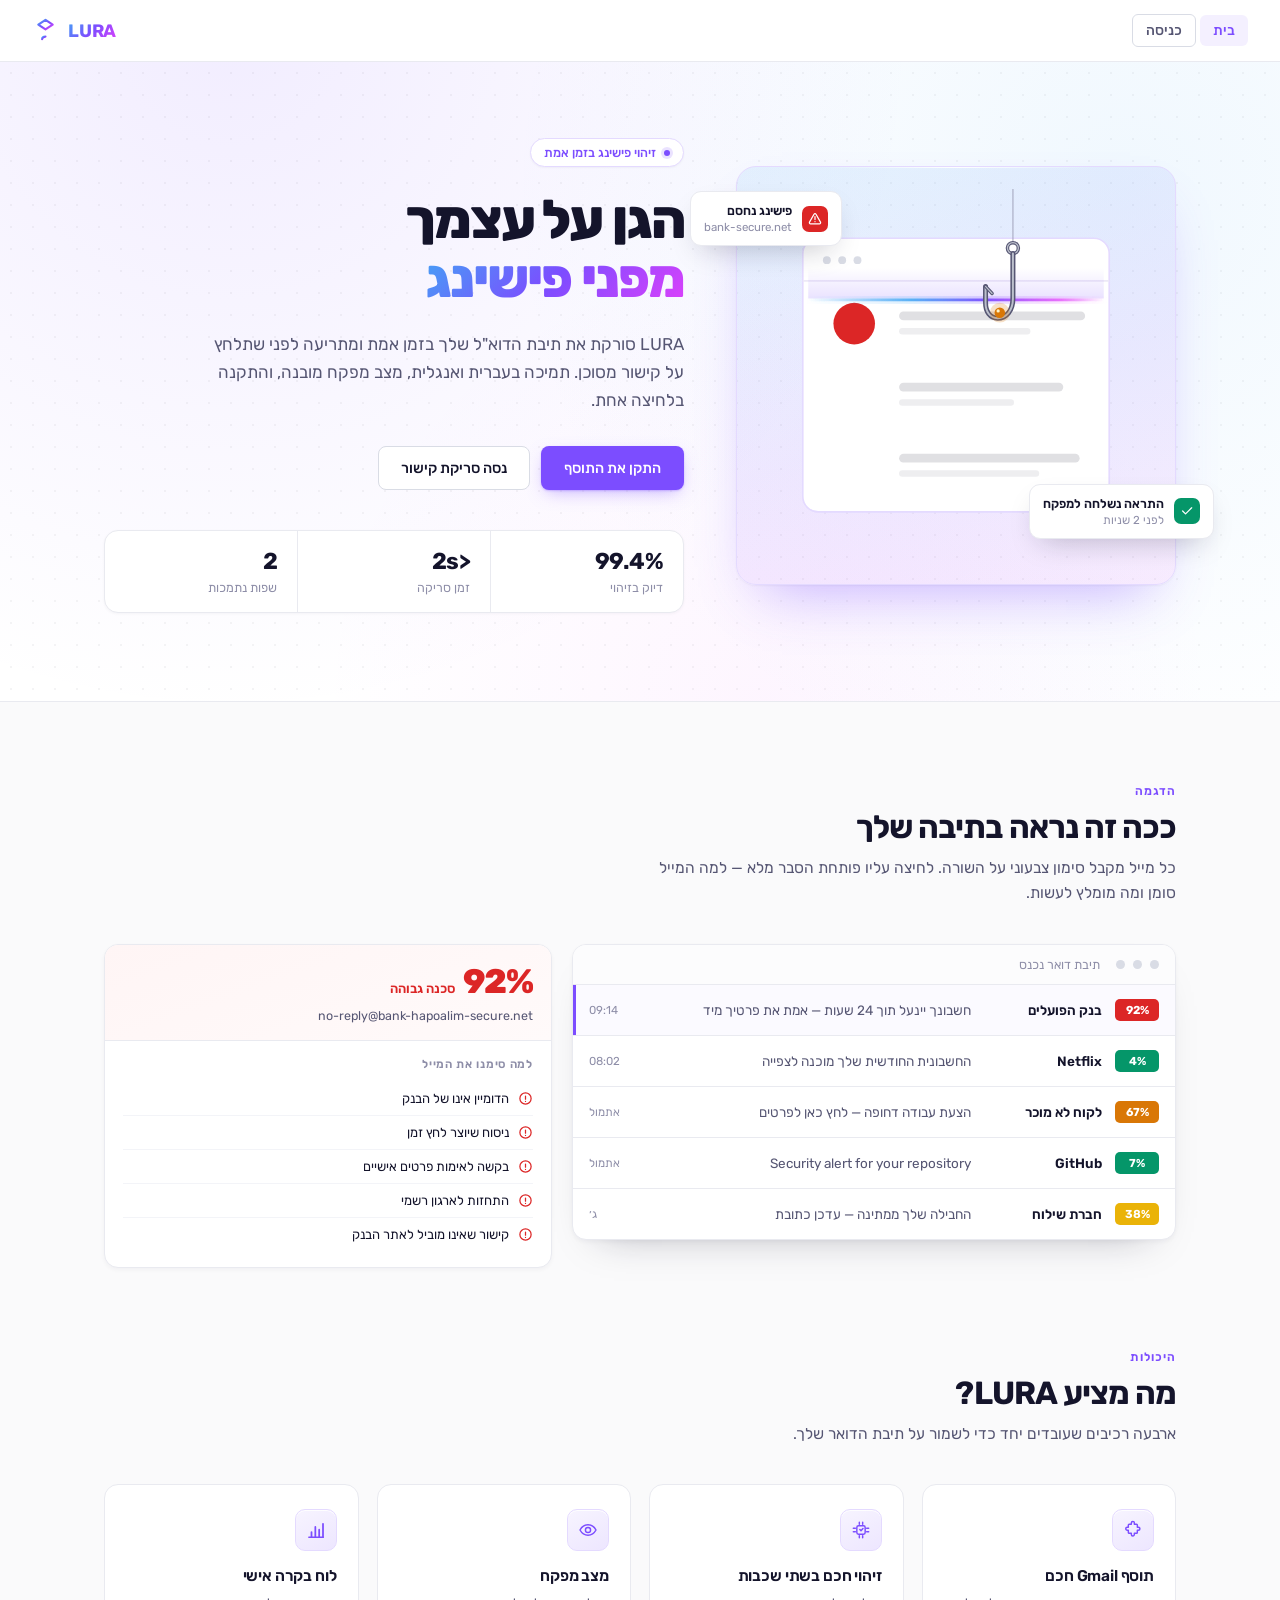
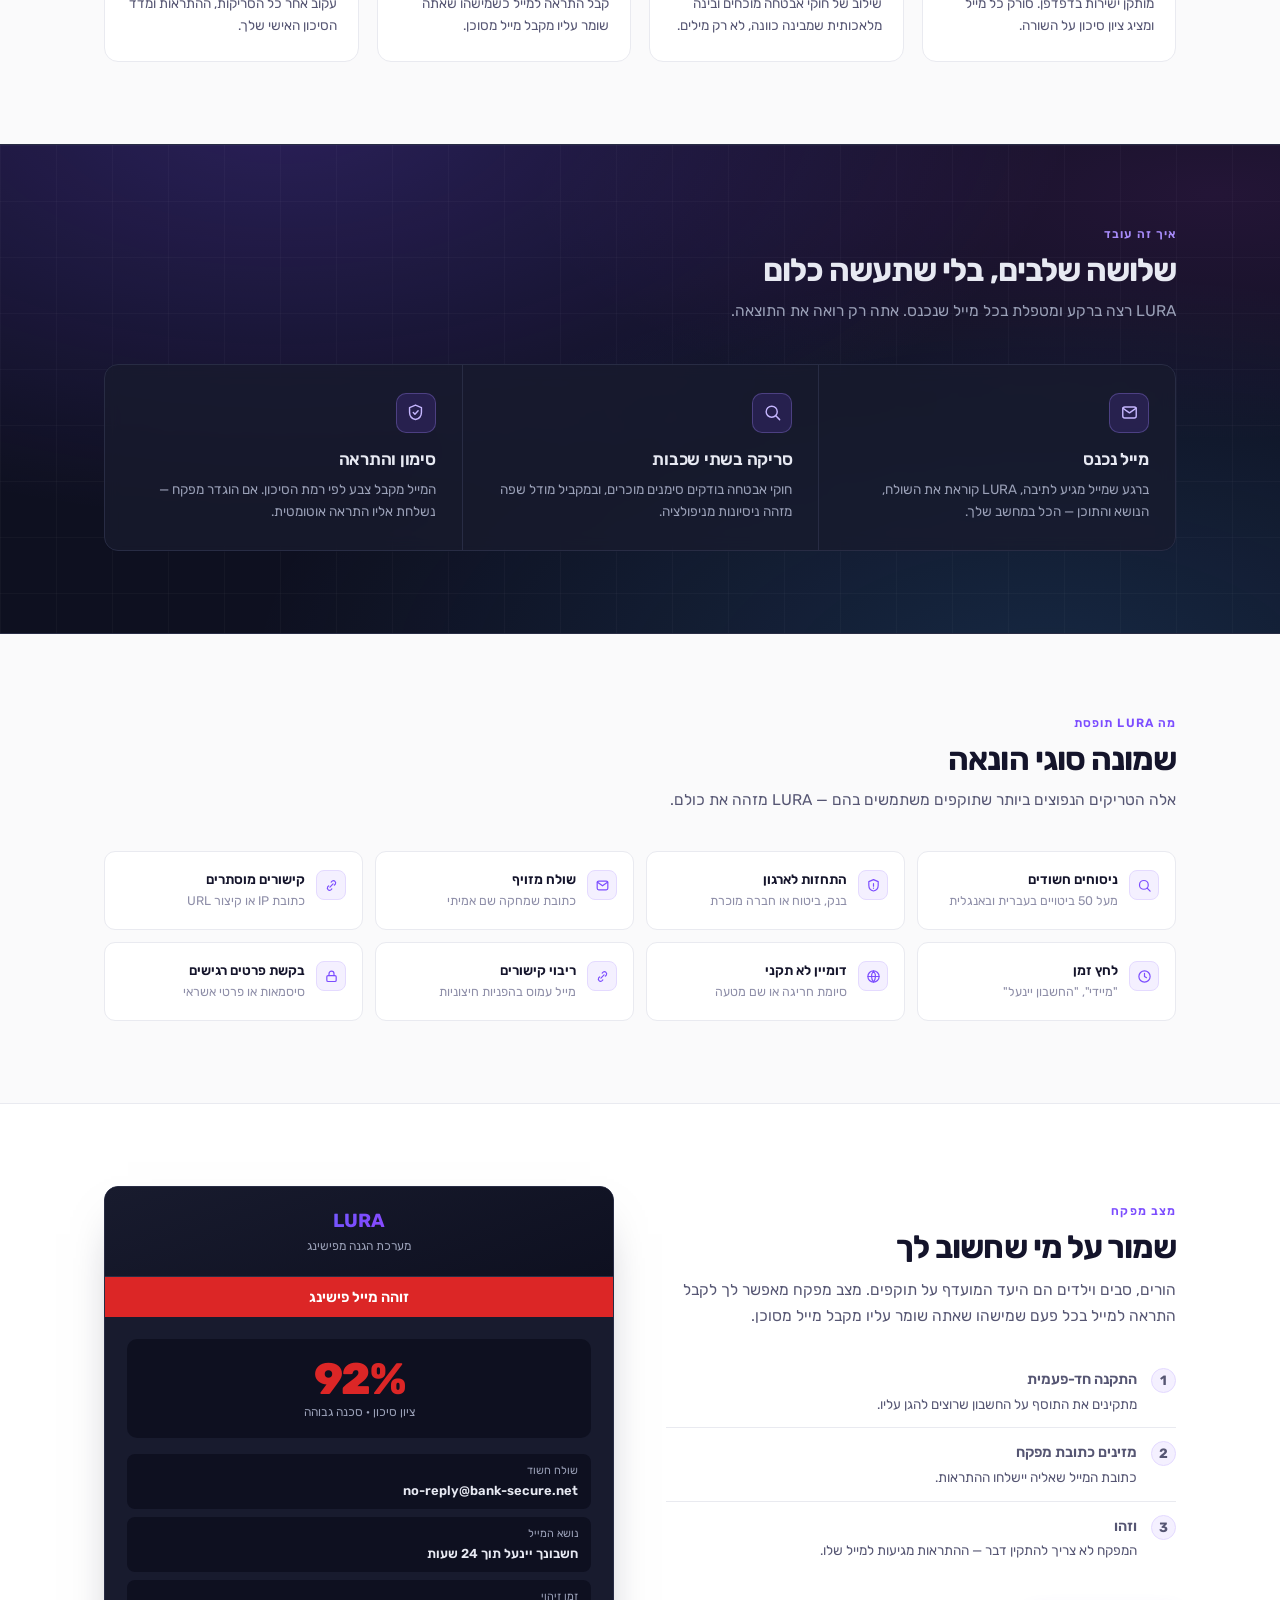
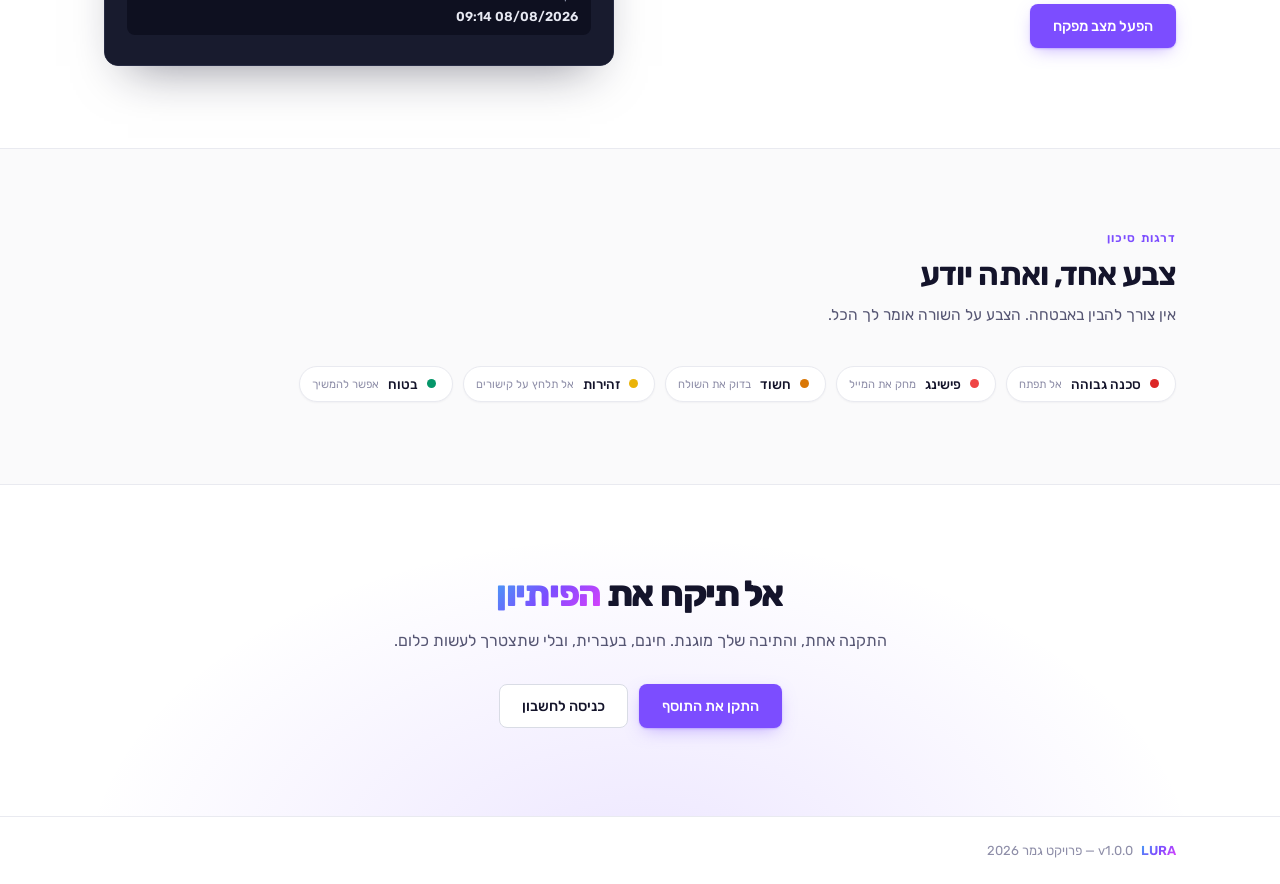
==== commit 62d2b4de: "Calibrate the threshold to 50 and read the risk bands from the server" ====
--- a/frontend/index.html
+++ b/frontend/index.html
@@ -5,39 +5,47 @@
   <meta name="viewport" content="width=device-width, initial-scale=1.0">
   <title>LURA — Don't Take The Bait</title>
   <link rel="icon" href="icons/icon128.png">
+  <link rel="preconnect" href="https://fonts.googleapis.com">
+  <link rel="preconnect" href="https://fonts.gstatic.com" crossorigin>
+  <link rel="stylesheet"
+        href="https://fonts.googleapis.com/css2?family=Rubik:wght@400;500;600;700;800&display=swap">
   <link rel="stylesheet" href="css/main.css">
 </head>
 <body>
 
 <nav class="navbar">
-  <div class="nav-brand">
-    <img src="icons/icon128.png" alt="LURA" class="brand-mark">
-    <span class="brand-word">LURA</span>
-  </div>
   <div class="nav-links">
     <a href="index.html" class="active">בית</a>
     <a href="dashboard.html" id="navDashboard" style="display:none">לוח בקרה</a>
-    <a href="login.html" id="navLogin" class="nav-cta">התחברות</a>
-    <button class="btn-logout" id="navLogout" style="display:none" onclick="logout()">יציאה</button>
+    <a href="login.html" id="navLogin" class="nav-cta">כניסה</a>
+    <a href="#" id="navLogout" class="nav-cta" style="display:none" onclick="logout();return false">יציאה</a>
+  </div>
+  <div class="brand">
+    <span class="brand-word">LURA</span>
+    <svg class="brand-mark" viewBox="0 0 24 24" fill="none" stroke="url(#bm)"
+         stroke-width="1.9" stroke-linecap="round" stroke-linejoin="round">
+      <defs><linearGradient id="bm" x1="0" y1="0" x2="1" y2="1">
+        <stop offset="0%" stop-color="#42A5F5"/><stop offset="50%" stop-color="#7C4DFF"/>
+        <stop offset="100%" stop-color="#E040FB"/></linearGradient></defs>
+      <path d="M12 2.6l6.4 4.2-6.4 4.2-6.4-4.2z"/><path d="M12 11v6.4"/>
+      <path d="M12 17.4c-1.9 0-3 1.2-3 2.4"/></svg>
   </div>
 </nav>
 
-<!-- ═══════════ HERO ═══════════ -->
 <div class="hero-wrap">
-  <section class="hero">
+  <div class="hero">
     <div class="hero-visual">
       <div class="float-card fc-1">
-        <span class="fc-dot fc-danger">
+        <span class="fc-dot" style="background:var(--danger)">
           <svg viewBox="0 0 24 24"><path d="M12 8v5M12 16.5v.2"/>
-            <path d="M10.3 3.9L2.6 17.4A2 2 0 004.3 20.4h15.4a2 2 0 001.7-3L13.7 3.9a2 2 0 00-3.4 0z"/></svg>
-        </span>
+            <path d="M10.3 3.9L2.6 17.4A2 2 0 004.3 20.4h15.4a2 2 0 001.7-3L13.7 3.9a2 2 0 00-3.4 0z"/></svg></span>
         <span><b class="fc-t">פישינג נחסם</b><span class="fc-s">bank-secure.net</span></span>
       </div>
       <div class="float-card fc-2">
-        <span class="fc-dot fc-safe"><svg viewBox="0 0 24 24"><path d="M20 6.5L9.5 17 4.5 12"/></svg></span>
+        <span class="fc-dot" style="background:var(--safe)">
+          <svg viewBox="0 0 24 24"><path d="M20 6.5L9.5 17 4.5 12"/></svg></span>
         <span><b class="fc-t">התראה נשלחה למפקח</b><span class="fc-s">לפני 2 שניות</span></span>
       </div>
-
       <div class="stage">
         <div class="hero-scan" role="img"
              aria-label="LURA סורקת את תיבת הדואר, מסמנת כל מייל בציון סיכון, וחוסמת את קרס הפישינג במגן">
@@ -48,73 +56,55 @@
                 <stop offset="35%" stop-color="#42A5F5" stop-opacity=".85"/>
                 <stop offset="60%" stop-color="#7C4DFF" stop-opacity=".95"/>
                 <stop offset="85%" stop-color="#E040FB" stop-opacity=".7"/>
-                <stop offset="100%" stop-color="#E040FB" stop-opacity="0"/>
-              </linearGradient>
+                <stop offset="100%" stop-color="#E040FB" stop-opacity="0"/></linearGradient>
               <linearGradient id="trail" x1="0" y1="1" x2="0" y2="0">
                 <stop offset="0%" stop-color="#7C4DFF" stop-opacity=".16"/>
-                <stop offset="100%" stop-color="#7C4DFF" stop-opacity="0"/>
-              </linearGradient>
+                <stop offset="100%" stop-color="#7C4DFF" stop-opacity="0"/></linearGradient>
               <filter id="glow" x="-70%" y="-70%" width="240%" height="240%">
                 <feGaussianBlur stdDeviation="4" result="b"/>
-                <feMerge><feMergeNode in="b"/><feMergeNode in="SourceGraphic"/></feMerge>
-              </filter>
+                <feMerge><feMergeNode in="b"/><feMergeNode in="SourceGraphic"/></feMerge></filter>
               <filter id="soft" x="-60%" y="-60%" width="220%" height="220%">
-                <feGaussianBlur stdDeviation="7"/>
-              </filter>
-            </defs>
-
+                <feGaussianBlur stdDeviation="7"/></filter></defs>
             <g class="lura-panel">
               <rect x="40" y="45" width="280" height="250" rx="14" fill="#fff"/>
               <rect x="40" y="45" width="280" height="250" rx="14" fill="none" stroke="#E4DAFF" stroke-width="1.5"/>
               <line x1="40" y1="84" x2="320" y2="84" stroke="#EDE9F7" stroke-width="1.5"/>
-              <circle cx="62" cy="65" r="3.6" fill="#D9DCE5"/>
-              <circle cx="76" cy="65" r="3.6" fill="#D9DCE5"/>
+              <circle cx="62" cy="65" r="3.6" fill="#D9DCE5"/><circle cx="76" cy="65" r="3.6" fill="#D9DCE5"/>
               <circle cx="90" cy="65" r="3.6" fill="#D9DCE5"/>
-              <g>
-                <rect x="128" y="112" width="170" height="8" rx="4" fill="#14142B" opacity=".13"/>
+              <g><rect x="128" y="112" width="170" height="8" rx="4" fill="#14142B" opacity=".13"/>
                 <rect x="128" y="127" width="120" height="6" rx="3" fill="#14142B" opacity=".07"/>
                 <rect x="128" y="177" width="150" height="8" rx="4" fill="#14142B" opacity=".13"/>
                 <rect x="128" y="192" width="105" height="6" rx="3" fill="#14142B" opacity=".07"/>
                 <rect x="128" y="242" width="165" height="8" rx="4" fill="#14142B" opacity=".13"/>
-                <rect x="128" y="257" width="128" height="6" rx="3" fill="#14142B" opacity=".07"/>
-              </g>
+                <rect x="128" y="257" width="128" height="6" rx="3" fill="#14142B" opacity=".07"/></g>
               <g transform="translate(87,123)"><circle class="lura-alarm" cx="0" cy="0" r="19" fill="#DC2626"/></g>
-              <g class="lura-badge lura-badge-1">
-                <rect x="60" y="110" width="54" height="25" rx="6" fill="#DC2626"/>
+              <g class="lura-badge lura-badge-1"><rect x="60" y="110" width="54" height="25" rx="6" fill="#DC2626"/>
                 <text x="87" y="127.5" text-anchor="middle" font-family="Rubik,sans-serif"
                       font-size="12.5" font-weight="600" fill="#fff">92%</text></g>
-              <g class="lura-badge lura-badge-2">
-                <rect x="60" y="175" width="54" height="25" rx="6" fill="#059669"/>
+              <g class="lura-badge lura-badge-2"><rect x="60" y="175" width="54" height="25" rx="6" fill="#059669"/>
                 <text x="87" y="192.5" text-anchor="middle" font-family="Rubik,sans-serif"
                       font-size="12.5" font-weight="600" fill="#fff">4%</text></g>
-              <g class="lura-badge lura-badge-3">
-                <rect x="60" y="240" width="54" height="25" rx="6" fill="#D97706"/>
+              <g class="lura-badge lura-badge-3"><rect x="60" y="240" width="54" height="25" rx="6" fill="#D97706"/>
                 <text x="87" y="257.5" text-anchor="middle" font-family="Rubik,sans-serif"
                       font-size="12.5" font-weight="600" fill="#fff">67%</text></g>
-              <g class="lura-beam">
-                <rect x="45" y="72" width="270" height="28" fill="url(#trail)"/>
+              <g class="lura-beam"><rect x="45" y="72" width="270" height="28" fill="url(#trail)"/>
                 <rect x="45" y="100" width="270" height="2.5" rx="1.25" fill="url(#beam)" filter="url(#glow)"/></g>
             </g>
-
             <g transform="translate(232,96)"><g class="lura-hook"><g class="lura-hook-sway">
               <line x1="0" y1="-195" x2="0" y2="-47" stroke="#8E8EA8" stroke-width="1.4"
                     stroke-linecap="round" opacity=".5"/>
               <circle cx="0" cy="-42" r="5" fill="none" stroke="#565673" stroke-width="3.2"/>
               <circle cx="0" cy="-42" r="5" fill="none" stroke="#BCC0CC" stroke-width="1.2"/>
               <path d="M 0,-37 L 0,4 C 0,15 -6,22 -14,22 C -21,22 -25,16 -25,8 L -25,-7"
-                    fill="none" stroke="#565673" stroke-width="4.6"
-                    stroke-linecap="round" stroke-linejoin="round"/>
+                    fill="none" stroke="#565673" stroke-width="4.6" stroke-linecap="round" stroke-linejoin="round"/>
               <path d="M 0,-37 L 0,4 C 0,15 -6,22 -14,22 C -21,22 -25,16 -25,8 L -25,-7"
-                    fill="none" stroke="#BCC0CC" stroke-width="1.8"
-                    stroke-linecap="round" stroke-linejoin="round"/>
+                    fill="none" stroke="#BCC0CC" stroke-width="1.8" stroke-linecap="round" stroke-linejoin="round"/>
               <path d="M -25,-7 L -19,-0.5" fill="none" stroke="#565673" stroke-width="3.1" stroke-linecap="round"/>
               <path d="M -25,-7 L -19,-0.5" fill="none" stroke="#BCC0CC" stroke-width="1.1" stroke-linecap="round"/>
-              <g class="lura-bait">
-                <circle cx="-12" cy="17" r="9" fill="#D97706" opacity=".22"/>
+              <g class="lura-bait"><circle cx="-12" cy="17" r="9" fill="#D97706" opacity=".22"/>
                 <circle cx="-12" cy="17" r="4.8" fill="#D97706"/>
                 <circle cx="-13.5" cy="15.4" r="1.5" fill="#FEF3C7"/></g>
             </g></g></g>
-
             <g transform="translate(232,131)">
               <circle class="lura-ring" cx="0" cy="0" r="22" fill="none" stroke="#7C4DFF" stroke-width="2"/>
               <circle class="lura-ring lura-ring-2" cx="0" cy="0" r="22" fill="none" stroke="#42A5F5" stroke-width="1.4"/>
@@ -122,53 +112,29 @@
                 <ellipse cx="0" cy="2" rx="24" ry="26" fill="#7C4DFF" opacity=".2" filter="url(#soft)"/>
                 <path d="M 0,-19 L 15,-13 L 15,4 C 15,14 0,21 0,21 C 0,21 -15,14 -15,4 L -15,-13 Z" fill="#7C4DFF"/>
                 <path d="M -6.5,0.5 L -2,6 L 7,-6.5" fill="none" stroke="#fff" stroke-width="2.6"
-                      stroke-linecap="round" stroke-linejoin="round"/></g>
-            </g>
+                      stroke-linecap="round" stroke-linejoin="round"/></g></g>
           </svg>
         </div>
       </div>
     </div>
 
-    <div class="hero-content">
-      <div class="hero-badge"><span class="hero-badge-dot"></span>זיהוי פישינג בזמן אמת</div>
-      <h1>הגן על עצמך<br><span class="gradient-text">מפני פישינג</span></h1>
-      <p class="hero-sub">
-        LURA סורקת את תיבת הדוא"ל שלך בזמן אמת ומתריעה לפני שתלחץ על קישור מסוכן.
-        תמיכה בעברית ואנגלית, מצב מפקח מובנה, והתקנה בלחיצה אחת.
-      </p>
+    <div class="hero-copy">
+      <div class="eyebrow"><span class="eyebrow-dot"></span>זיהוי פישינג בזמן אמת</div>
+      <h1>הגן על עצמך<br><em>מפני פישינג</em></h1>
+      <p class="hero-sub">LURA סורקת את תיבת הדוא"ל שלך בזמן אמת ומתריעה לפני שתלחץ
+        על קישור מסוכן. תמיכה בעברית ואנגלית, מצב מפקח מובנה, והתקנה בלחיצה אחת.</p>
       <div class="hero-actions">
-        <a href="#install" class="btn-primary">התקן את התוסף</a>
-        <a href="#scanner" class="btn-secondary">נסה סריקת קישור</a>
-      </div>
+        <a href="#" class="btn btn-primary">התקן את התוסף</a>
+        <a href="#" class="btn btn-secondary">נסה סריקת קישור</a></div>
       <div class="hero-stats">
-        <div class="hero-stat"><span id="totalScanned">—</span><small>מיילים נסרקו</small></div>
-        <div class="hero-stat"><span id="totalBlocked">—</span><small>פישינג נחסם</small></div>
-        <div class="hero-stat"><span>&lt;2s</span><small>זמן תגובה</small></div>
-      </div>
-    </div>
-  </section>
+        <div class="stat"><b>99.4%</b><span>דיוק בזיהוי</span></div>
+        <div class="stat"><b>&lt;2s</b><span>זמן סריקה</span></div>
+        <div class="stat"><b>2</b><span>שפות נתמכות</span></div></div>
+    </div>
+  </div>
 </div>
 
-<!-- ═══════════ URL SCANNER ═══════════ -->
-<section class="scanner-section" id="scanner">
-  <div class="container">
-    <div class="sec-head">
-      <div class="sec-tag">בדיקה מהירה</div>
-      <h2>סרוק קישור עכשיו</h2>
-      <p>הדבק כתובת URL וקבל ניתוח סיכון מיידי — בלי להתקין כלום.</p>
-    </div>
-    <div class="scanner-box">
-      <div class="scanner-input-wrap">
-        <input type="text" id="urlInput" class="url-input"
-               placeholder="הדבק כתובת URL כאן..." dir="ltr">
-        <button class="btn-scan" id="scanBtn" onclick="scanURL()">נתח</button>
-      </div>
-      <div id="scanResult" class="scan-result" style="display:none"></div>
-    </div>
-  </div>
-</section>
-
-<!-- ═══════════ GMAIL DEMO ═══════════ -->
+<!-- הדגמה -->
 <section class="sec rv">
   <div class="container">
     <div class="sec-head">
@@ -179,28 +145,27 @@
     <div class="demo">
       <div class="mail-app">
         <div class="mail-top"><i></i><i></i><i></i><span>תיבת דואר נכנס</span></div>
-        <div class="mrow sel"><span class="mbadge b-danger">92%</span>
+        <div class="mrow sel"><span class="mbadge" style="background:#DC2626">92%</span>
           <span class="mfrom">בנק הפועלים</span>
           <span class="msub">חשבונך יינעל תוך 24 שעות — אמת את פרטיך מיד</span>
           <span class="mtime">09:14</span></div>
-        <div class="mrow"><span class="mbadge b-safe">4%</span>
+        <div class="mrow"><span class="mbadge" style="background:#059669">4%</span>
           <span class="mfrom">Netflix</span>
           <span class="msub">החשבונית החודשית שלך מוכנה לצפייה</span>
           <span class="mtime">08:02</span></div>
-        <div class="mrow"><span class="mbadge b-warn">67%</span>
+        <div class="mrow"><span class="mbadge" style="background:#D97706">67%</span>
           <span class="mfrom">לקוח לא מוכר</span>
           <span class="msub">הצעת עבודה דחופה — לחץ כאן לפרטים</span>
           <span class="mtime">אתמול</span></div>
-        <div class="mrow"><span class="mbadge b-safe">7%</span>
+        <div class="mrow"><span class="mbadge" style="background:#059669">7%</span>
           <span class="mfrom">GitHub</span>
           <span class="msub">Security alert for your repository</span>
           <span class="mtime">אתמול</span></div>
-        <div class="mrow"><span class="mbadge b-caution">38%</span>
+        <div class="mrow"><span class="mbadge" style="background:#EAB308">38%</span>
           <span class="mfrom">חברת שילוח</span>
           <span class="msub">החבילה שלך ממתינה — עדכן כתובת</span>
           <span class="mtime">ג׳</span></div>
       </div>
-
       <div class="analysis">
         <div class="an-top">
           <div class="an-score"><b>92%</b><span>סכנה גבוהה</span></div>
@@ -208,15 +173,15 @@
         </div>
         <div class="an-body">
           <div class="an-lbl">למה סימנו את המייל</div>
-          <div class="ind"><svg viewBox="0 0 24 24"><path d="M12 8v5M12 16.4v.2"/>
+          <div class="ind"><svg viewBox="0 0 24 24" stroke-linecap="round"><path d="M12 8v5M12 16.4v.2"/>
             <circle cx="12" cy="12" r="9"/></svg>הדומיין אינו של הבנק</div>
-          <div class="ind"><svg viewBox="0 0 24 24"><path d="M12 8v5M12 16.4v.2"/>
+          <div class="ind"><svg viewBox="0 0 24 24" stroke-linecap="round"><path d="M12 8v5M12 16.4v.2"/>
             <circle cx="12" cy="12" r="9"/></svg>ניסוח שיוצר לחץ זמן</div>
-          <div class="ind"><svg viewBox="0 0 24 24"><path d="M12 8v5M12 16.4v.2"/>
+          <div class="ind"><svg viewBox="0 0 24 24" stroke-linecap="round"><path d="M12 8v5M12 16.4v.2"/>
             <circle cx="12" cy="12" r="9"/></svg>בקשה לאימות פרטים אישיים</div>
-          <div class="ind"><svg viewBox="0 0 24 24"><path d="M12 8v5M12 16.4v.2"/>
+          <div class="ind"><svg viewBox="0 0 24 24" stroke-linecap="round"><path d="M12 8v5M12 16.4v.2"/>
             <circle cx="12" cy="12" r="9"/></svg>התחזות לארגון רשמי</div>
-          <div class="ind"><svg viewBox="0 0 24 24"><path d="M12 8v5M12 16.4v.2"/>
+          <div class="ind"><svg viewBox="0 0 24 24" stroke-linecap="round"><path d="M12 8v5M12 16.4v.2"/>
             <circle cx="12" cy="12" r="9"/></svg>קישור שאינו מוביל לאתר הבנק</div>
         </div>
       </div>
@@ -224,44 +189,36 @@
   </div>
 </section>
 
-<!-- ═══════════ FEATURES ═══════════ -->
-<section class="sec rv nopad-top">
-  <div class="container">
-    <div class="sec-head">
-      <div class="sec-tag">היכולות</div>
+<!-- יכולות -->
+<section class="sec rv" style="padding-top:0">
+  <div class="container">
+    <div class="sec-head"><div class="sec-tag">היכולות</div>
       <h2>מה מציע LURA?</h2>
-      <p>ארבעה רכיבים שעובדים יחד כדי לשמור על תיבת הדואר שלך.</p>
-    </div>
+      <p>ארבעה רכיבים שעובדים יחד כדי לשמור על תיבת הדואר שלך.</p></div>
     <div class="grid4">
       <div class="card"><div class="card-icon"><svg viewBox="0 0 24 24">
         <path d="M10 3.5a1.8 1.8 0 013.6 0V5h2.6a1 1 0 011 1v2.6h1.3a1.8 1.8 0 010 3.6H17.2V15a1 1 0 01-1 1h-2.6v1.4a1.8 1.8 0 01-3.6 0V16H7.4a1 1 0 01-1-1v-2.7H5.1a1.8 1.8 0 010-3.6h1.3V6a1 1 0 011-1H10V3.5z"/>
-      </svg></div>
-        <h3>תוסף Gmail חכם</h3>
-        <p>מותקן ישירות בדפדפן. סורק כל מייל ומציג ציון סיכון על השורה.</p></div>
-
+      </svg></div><h3>תוסף Gmail חכם</h3>
+      <p>מותקן ישירות בדפדפן. סורק כל מייל ומציג ציון סיכון על השורה.</p></div>
       <div class="card"><div class="card-icon"><svg viewBox="0 0 24 24">
         <rect x="7" y="7" width="10" height="10" rx="2"/>
         <path d="M10 2.8v2.4M14 2.8v2.4M10 18.8v2.4M14 18.8v2.4M2.8 10h2.4M2.8 14h2.4M18.8 10h2.4M18.8 14h2.4"/>
-        <path d="M10.6 11.4l1.4 1.4 2.4-2.6"/></svg></div>
-        <h3>זיהוי חכם בשתי שכבות</h3>
-        <p>שילוב של חוקי אבטחה מוכחים ובינה מלאכותית שמבינה כוונה, לא רק מילים.</p></div>
-
+        <path d="M10.6 11.4l1.4 1.4 2.4-2.6"/></svg></div><h3>זיהוי חכם בשתי שכבות</h3>
+      <p>שילוב של חוקי אבטחה מוכחים ובינה מלאכותית שמבינה כוונה, לא רק מילים.</p></div>
       <div class="card"><div class="card-icon"><svg viewBox="0 0 24 24">
         <path d="M2.4 12S5.8 5.8 12 5.8 21.6 12 21.6 12 18.2 18.2 12 18.2 2.4 12 2.4 12z"/>
-        <circle cx="12" cy="12" r="3.1"/></svg></div>
-        <h3>מצב מפקח</h3>
-        <p>קבל התראה למייל כשמישהו שאתה שומר עליו מקבל מייל מסוכן.</p></div>
-
+        <circle cx="12" cy="12" r="3.1"/></svg></div><h3>מצב מפקח</h3>
+      <p>קבל התראה למייל כשמישהו שאתה שומר עליו מקבל מייל מסוכן.</p></div>
       <div class="card"><div class="card-icon"><svg viewBox="0 0 24 24">
         <path d="M3.4 20.6h17.2"/>
         <path d="M6.6 20.6v-6.2M11.2 20.6V8.4M15.8 20.6v-9M20.4 20.6V4.6" stroke-width="2.1"/></svg></div>
-        <h3>לוח בקרה אישי</h3>
-        <p>עקוב אחר כל הסריקות, ההתראות ומדד הסיכון האישי שלך.</p></div>
-    </div>
-  </div>
-</section>
-
-<!-- ═══════════ HOW IT WORKS (dark) ═══════════ -->
+      <h3>לוח בקרה אישי</h3>
+      <p>עקוב אחר כל הסריקות, ההתראות ומדד הסיכון האישי שלך.</p></div>
+    </div>
+  </div>
+</section>
+
+<!-- איך זה עובד (כהה) -->
 <section class="engine">
   <div class="engine-in">
     <div class="sec-tag">איך זה עובד</div>
@@ -288,14 +245,12 @@
   </div>
 </section>
 
-<!-- ═══════════ WHAT IT CATCHES ═══════════ -->
+<!-- מה זה תופס -->
 <section class="sec rv">
   <div class="container">
-    <div class="sec-head">
-      <div class="sec-tag">מה LURA תופסת</div>
+    <div class="sec-head"><div class="sec-tag">מה LURA תופסת</div>
       <h2>שמונה סוגי הונאה</h2>
-      <p>אלה הטריקים הנפוצים ביותר שתוקפים משתמשים בהם — LURA מזהה את כולם.</p>
-    </div>
+      <p>אלה הטריקים הנפוצים ביותר שתוקפים משתמשים בהם — LURA מזהה את כולם.</p></div>
     <div class="catch">
       <div class="ct"><span class="ct-ic"><svg viewBox="0 0 24 24">
         <circle cx="11" cy="11" r="7"/><path d="M16.2 16.2L21 21"/></svg></span>
@@ -330,16 +285,16 @@
   </div>
 </section>
 
-<!-- ═══════════ GUARDIAN ═══════════ -->
-<section class="guard rv" id="guardian">
+<!-- מצב מפקח -->
+<section class="guard rv">
   <div class="guard-in">
     <div>
       <div class="sec-tag">מצב מפקח</div>
-      <h2 class="guard-h2">שמור על מי שחשוב לך</h2>
-      <p class="guard-p">
+      <h2 style="font-size:32px;font-weight:700;letter-spacing:-.03em;margin-bottom:12px">
+        שמור על מי שחשוב לך</h2>
+      <p style="font-size:15.5px;color:var(--text-2);line-height:1.65">
         הורים, סבים וילדים הם היעד המועדף על תוקפים. מצב מפקח מאפשר לך
-        לקבל התראה למייל בכל פעם שמישהו שאתה שומר עליו מקבל מייל מסוכן.
-      </p>
+        לקבל התראה למייל בכל פעם שמישהו שאתה שומר עליו מקבל מייל מסוכן.</p>
       <ul class="gsteps">
         <li class="gstep"><span class="gnum">1</span>
           <span><b>התקנה חד-פעמית</b><span>מתקינים את התוסף על החשבון שרוצים להגן עליו.</span></span></li>
@@ -348,7 +303,7 @@
         <li class="gstep"><span class="gnum">3</span>
           <span><b>וזהו</b><span>המפקח לא צריך להתקין דבר — ההתראות מגיעות למייל שלו.</span></span></li>
       </ul>
-      <button class="btn-primary" onclick="goGuardian()">הפעל מצב מפקח</button>
+      <a href="#" class="btn btn-primary">הפעל מצב מפקח</a>
     </div>
 
     <div class="alert-mock">
@@ -364,78 +319,39 @@
   </div>
 </section>
 
-<!-- ═══════════ INSTALL ═══════════ -->
-<section class="sec rv" id="install">
-  <div class="container">
-    <div class="sec-head">
-      <div class="sec-tag">התקנה</div>
-      <h2>שלוש דקות, ואתה מוגן</h2>
-      <p>התוסף עדיין לא פורסם בחנות Chrome, אז ההתקנה נעשית ידנית. זה פשוט מכפי שזה נשמע.</p>
-    </div>
-    <div class="install-grid">
-      <div class="istep">
-        <div class="inum">1</div>
-        <h4>הורד את קבצי התוסף</h4>
-        <p>הורד את תיקיית <code>extension/</code> מהמאגר וחלץ אותה למקום קבוע במחשב.</p>
-        <a class="ilink" href="https://github.com/lynnnagel/FinalProject2026" target="_blank" rel="noopener">
-          פתח את המאגר
-          <svg viewBox="0 0 24 24"><path d="M14 4h6v6"/><path d="M20 4l-8.5 8.5"/>
-            <path d="M18 14.5V19a1.5 1.5 0 01-1.5 1.5h-11A1.5 1.5 0 014 19V8a1.5 1.5 0 011.5-1.5H10"/></svg>
-        </a>
-      </div>
-      <div class="istep">
-        <div class="inum">2</div>
-        <h4>פתח את עמוד התוספים</h4>
-        <p>הקלד בשורת הכתובת של Chrome את הכתובת הבאה והפעל את <b>Developer mode</b> בפינה.</p>
-        <code class="ibox">chrome://extensions</code>
-      </div>
-      <div class="istep">
-        <div class="inum">3</div>
-        <h4>טען את התוסף</h4>
-        <p>לחץ על <b>Load unpacked</b> ובחר את התיקייה שחילצת. פתח את Gmail — LURA כבר עובדת.</p>
-        <code class="ibox">Load unpacked → extension/</code>
-      </div>
-    </div>
-  </div>
-</section>
-
-<!-- ═══════════ RISK SCALE ═══════════ -->
-<section class="sec rv nopad-top">
-  <div class="container">
-    <div class="sec-head">
-      <div class="sec-tag">דרגות סיכון</div>
+<!-- דרגות סיכון -->
+<section class="sec rv">
+  <div class="container">
+    <div class="sec-head"><div class="sec-tag">דרגות סיכון</div>
       <h2>צבע אחד, ואתה יודע</h2>
-      <p>אין צורך להבין באבטחה. הצבע על השורה אומר לך הכל.</p>
-    </div>
+      <p>אין צורך להבין באבטחה. הצבע על השורה אומר לך הכל.</p></div>
     <div class="chips">
-      <span class="chip"><i class="i-danger"></i>סכנה גבוהה <small>אל תפתח</small></span>
-      <span class="chip"><i class="i-phish"></i>פישינג <small>מחק את המייל</small></span>
-      <span class="chip"><i class="i-warn"></i>חשוד <small>בדוק את השולח</small></span>
-      <span class="chip"><i class="i-caution"></i>זהירות <small>אל תלחץ על קישורים</small></span>
-      <span class="chip"><i class="i-safe"></i>בטוח <small>אפשר להמשיך</small></span>
-    </div>
-  </div>
-</section>
-
-<!-- ═══════════ CTA ═══════════ -->
+      <span class="chip"><i style="background:#DC2626"></i>סכנה גבוהה <small>אל תפתח</small></span>
+      <span class="chip"><i style="background:#EF4444"></i>פישינג <small>מחק את המייל</small></span>
+      <span class="chip"><i style="background:#D97706"></i>חשוד <small>בדוק את השולח</small></span>
+      <span class="chip"><i style="background:#EAB308"></i>זהירות <small>אל תלחץ על קישורים</small></span>
+      <span class="chip"><i style="background:#059669"></i>בטוח <small>אפשר להמשיך</small></span>
+    </div>
+  </div>
+</section>
+
 <section class="cta">
   <div class="cta-in">
-    <h2>אל תיקח את <span class="gradient-text">הפיתיון</span></h2>
+    <h2>אל תיקח את <em>הפיתיון</em></h2>
     <p>התקנה אחת, והתיבה שלך מוגנת. חינם, בעברית, ובלי שתצטרך לעשות כלום.</p>
     <div class="cta-actions">
-      <a href="#install" class="btn-primary">התקן את התוסף</a>
-      <a href="login.html" class="btn-secondary">כניסה לחשבון</a>
+      <a href="#install" class="btn btn-primary">התקן את התוסף</a>
+      <a href="login.html" class="btn btn-secondary">כניסה לחשבון</a>
     </div>
   </div>
 </section>
 
 <footer class="footer">
   <div class="container">
-    <img src="icons/icon128.png" alt="LURA" class="footer-mark">
-    <span class="brand-word">LURA</span> v1.0.0 — פרויקט גמר 2026
+    <span class="brand-word" style="font-weight:600">LURA</span> v1.0.0 — פרויקט גמר 2026
   </div>
 </footer>
 
 <script src="js/index.js"></script>
 </body>
-</html>+</html>
--- a/frontend/css/main.css
+++ b/frontend/css/main.css
@@ -1,525 +1,364 @@
-/* ── Reset & Base ── */
-*, *::before, *::after { margin: 0; padding: 0; box-sizing: border-box; }
-
-:root {
-  --blue:   #42A5F5;
-  --purple: #7C4DFF;
-  --pink:   #E040FB;
-  --brand-gradient: linear-gradient(135deg, #42A5F5, #7C4DFF, #E040FB);
-
-  /* ── מבטא יחיד לממשק ── */
-  --accent:       #7C4DFF;
-  --accent-hover: #6B3AF0;
-  --accent-wash:  #F4F0FF;
-  --accent-line:  #E4DAFF;
-
-  /* ── נייטרלים ── */
-  --bg:            #FAFAFB;
-  --surface:       #FFFFFF;
-  --surface-solid: #FFFFFF;
-  --border:        #E9EAF0;
-  --border-light:  #F1F2F6;
-  --border-strong: #D9DCE5;
-  --text:           #14142B;
-  --text-secondary: #565673;
-  --muted:          #8E8EA8;
-
-  /* ── רצועה כהה ── */
-  --ink:        #0E1020;
-  --ink-2:      #181B2E;
-  --ink-line:   #282C44;
-  --ink-text:   #E7E9F2;
-  --ink-text-2: #9BA1B8;
-
-  /* ── צבעים פונקציונליים ── */
-  --danger: #DC2626;
-  --red:    #EF4444;
-  --orange: #D97706;
-  --yellow: #EAB308;
-  --green:  #059669;
-
-  --r: 8px;
-  --r-lg: 14px;
-}
-
-body {
-  font-family: 'Rubik', -apple-system, BlinkMacSystemFont, 'Segoe UI', Arial, sans-serif;
-  background: var(--bg);
-  color: var(--text);
-  min-height: 100vh;
-  direction: rtl;
-  -webkit-font-smoothing: antialiased;
-}
-a { color: var(--accent); text-decoration: none; }
-img { max-width: 100%; }
-
-/* ── Navbar ── */
-.navbar {
-  display: flex; align-items: center; justify-content: space-between;
-  padding: 0 32px; height: 62px;
-  background: rgba(255,255,255,.88);
-  backdrop-filter: blur(10px);
-  border-bottom: 1px solid var(--border);
-  position: sticky; top: 0; z-index: 50;
-}
-.nav-brand { display: flex; align-items: center; gap: 9px; font-size: 18px; font-weight: 700; }
-.brand-mark { height: 26px; width: auto; }
-.footer-mark { height: 16px; width: auto; }
-.brand-word {
-  background: var(--brand-gradient);
-  -webkit-background-clip: text; background-clip: text;
-  -webkit-text-fill-color: transparent;
-}
-.nav-links { display: flex; align-items: center; gap: 4px; }
-.nav-links a {
-  padding: 7px 13px; border-radius: 6px;
-  font-size: 14px; font-weight: 500; color: var(--text-secondary);
-}
-.nav-links a:hover { background: var(--bg); color: var(--text); text-decoration: none; }
-.nav-links a.active { color: var(--accent); background: var(--accent-wash); }
-.nav-links a.nav-cta {
-  border: 1px solid var(--border-strong); background: var(--surface);
-}
-.btn-logout {
-  padding: 7px 15px; border: 1px solid var(--border-strong); border-radius: 6px;
-  font-family: inherit; font-size: 14px; font-weight: 500;
-  color: var(--text-secondary); background: var(--surface); cursor: pointer;
-}
-.btn-logout:hover { border-color: rgba(220,38,38,.4); color: var(--danger); }
-
-/* ── Buttons ── */
-.btn-primary, .btn-secondary {
-  display: inline-block; font-family: inherit;
-  font-size: 14.5px; font-weight: 500; cursor: pointer;
-  padding: 12px 22px; border-radius: var(--r);
-  border: 1px solid transparent; text-align: center;
-}
-.btn-primary {
-  background: var(--accent); color: #fff;
-  box-shadow: 0 1px 2px rgba(124,77,255,.3), 0 6px 18px -6px rgba(124,77,255,.5);
-}
-.btn-primary:hover { background: var(--accent-hover); text-decoration: none; }
-.btn-secondary {
-  background: var(--surface); color: var(--text); border-color: var(--border-strong);
-}
-.btn-secondary:hover { background: var(--bg); text-decoration: none; }
-.btn-full { width: 100%; }
-
-/* ── Layout ── */
-.container { max-width: 1120px; margin: 0 auto; padding: 0 24px; }
-.sec { padding: 82px 0; }
-.sec.nopad-top { padding-top: 0; }
-.sec-head { margin-bottom: 38px; }
-.sec-tag {
-  font-size: 12px; font-weight: 600; letter-spacing: .09em;
-  color: var(--accent); text-transform: uppercase; margin-bottom: 10px;
-}
-.sec-head h2 { font-size: 32px; font-weight: 700; letter-spacing: -.03em; margin-bottom: 10px; }
-.sec-head p { font-size: 15.5px; color: var(--text-secondary); max-width: 540px; line-height: 1.6; }
-
-.rv { opacity: 0; transform: translateY(18px); transition: opacity .6s ease, transform .6s ease; }
-.rv.in { opacity: 1; transform: none; }
-
-/* ── Hero ── */
-.hero-wrap {
-  position: relative; overflow: hidden; border-bottom: 1px solid var(--border);
-  background:
-    radial-gradient(circle at 18% -5%,  rgba(124,77,255,.10), transparent 55%),
-    radial-gradient(circle at 88% 20%,  rgba(66,165,245,.08), transparent 50%),
-    radial-gradient(circle at 60% 100%, rgba(224,64,251,.05), transparent 45%),
-    var(--surface);
-}
-.hero-wrap::before {
-  content: ""; position: absolute; inset: 0; pointer-events: none;
-  background-image: radial-gradient(circle, #14142B 1px, transparent 1px);
-  background-size: 22px 22px; opacity: .045;
-}
-.hero {
-  position: relative; display: flex; align-items: center; justify-content: space-between;
-  gap: 52px; padding: 76px 24px 88px; max-width: 1120px; margin: 0 auto;
-}
-.hero-content { flex: 1; min-width: 0; }
-.hero-badge {
-  display: inline-flex; align-items: center; gap: 8px;
-  font-size: 12.5px; font-weight: 500; color: var(--accent);
-  background: var(--surface); border: 1px solid var(--accent-line);
-  padding: 6px 13px; border-radius: 100px; margin-bottom: 24px;
-  box-shadow: 0 1px 2px rgba(20,20,43,.04);
-}
-.hero-badge-dot {
-  width: 6px; height: 6px; border-radius: 50%; background: var(--accent);
-  box-shadow: 0 0 0 3px rgba(124,77,255,.16);
-}
-.hero h1 { font-size: 54px; font-weight: 800; line-height: 1.1; letter-spacing: -.035em; margin-bottom: 20px; }
-.gradient-text {
-  background: var(--brand-gradient);
-  -webkit-background-clip: text; background-clip: text; -webkit-text-fill-color: transparent;
-}
-.hero-sub { font-size: 17px; line-height: 1.65; color: var(--text-secondary); max-width: 480px; margin-bottom: 32px; }
-.hero-actions { display: flex; gap: 11px; flex-wrap: wrap; margin-bottom: 40px; }
-.hero-stats {
-  display: flex; border: 1px solid var(--border); border-radius: var(--r-lg);
-  background: var(--surface); overflow: hidden; box-shadow: 0 1px 3px rgba(20,20,43,.04);
-}
-.hero-stat { flex: 1; padding: 16px 20px; border-left: 1px solid var(--border); text-align: right; }
-.hero-stat:last-child { border-left: none; }
-.hero-stat span { display: block; font-size: 23px; font-weight: 700; letter-spacing: -.025em; margin-bottom: 2px; }
-.hero-stat small { font-size: 12.5px; color: var(--muted); }
-
-/* ── Hero visual: stage + floating cards ── */
-.hero-visual { flex: 0 0 440px; display: flex; align-items: center; justify-content: center; position: relative; }
-.stage {
-  position: relative; width: 100%; padding: 22px; border-radius: 20px;
-  background: linear-gradient(160deg, rgba(66,165,245,.11), rgba(124,77,255,.10) 55%, rgba(224,64,251,.09));
-  border: 1px solid var(--accent-line);
-  box-shadow: 0 1px 2px rgba(20,20,43,.04), 0 28px 56px -26px rgba(124,77,255,.45);
-}
-.stage::after {
-  content: ""; position: absolute; top: 0; left: 18%; right: 18%; height: 1px;
-  background: linear-gradient(90deg, transparent, rgba(255,255,255,.95), transparent);
-}
-.hero-scan svg { width: 100%; height: auto; display: block; }
-
-.float-card {
-  position: absolute; z-index: 2; display: flex; align-items: center; gap: 10px;
-  background: var(--surface); border: 1px solid var(--border); border-radius: 11px;
-  padding: 11px 13px; font-size: 12.5px; white-space: nowrap;
-  box-shadow: 0 12px 30px -12px rgba(20,20,43,.28);
-}
-.fc-1 { top: 6%;    left: -46px; animation: bob 4.2s ease-in-out infinite; }
-.fc-2 { bottom: 11%; right: -38px; animation: bob 4.2s ease-in-out .9s infinite; }
-@keyframes bob { 0%,100% { transform: translateY(0); } 50% { transform: translateY(-8px); } }
-.fc-dot { width: 26px; height: 26px; border-radius: 7px; display: flex; align-items: center; justify-content: center; flex-shrink: 0; }
-.fc-danger { background: var(--danger); }
-.fc-safe   { background: var(--green); }
-.fc-dot svg { width: 14px; height: 14px; stroke: #fff; fill: none; stroke-width: 2.1; stroke-linecap: round; stroke-linejoin: round; }
-.fc-t { font-weight: 600; display: block; margin-bottom: 1px; }
-.fc-s { color: var(--muted); font-size: 11.5px; }
-
-/* ── Scanner Section ── */
-.scanner-section { padding: 82px 0; background: var(--surface); border-bottom: 1px solid var(--border); }
-.scanner-box { max-width: 720px; }
-.scanner-input-wrap { display: flex; gap: 10px; }
-.url-input {
-  flex: 1; padding: 13px 16px; font-family: inherit; font-size: 14.5px;
-  border: 1px solid var(--border-strong); border-radius: var(--r);
-  background: var(--bg); color: var(--text); outline: none;
-}
-.url-input:focus { border-color: var(--accent); background: var(--surface); }
-.url-input::placeholder { color: var(--muted); }
-.btn-scan {
-  padding: 13px 26px; font-family: inherit; font-size: 14.5px; font-weight: 500;
-  border: none; border-radius: var(--r); background: var(--accent); color: #fff; cursor: pointer;
-  box-shadow: 0 1px 2px rgba(124,77,255,.3), 0 6px 18px -6px rgba(124,77,255,.5);
-}
-.btn-scan:hover { background: var(--accent-hover); }
-.btn-scan:disabled { opacity: .55; cursor: not-allowed; box-shadow: none; }
-
-/* ── Scan Result ── */
-.scan-result { margin-top: 18px; }
-.result-card {
-  background: var(--surface); border: 1px solid var(--border);
-  border-right: 3px solid var(--border-strong);
-  border-radius: var(--r-lg); padding: 20px;
-}
-.result-card.r-danger  { border-right-color: var(--danger); }
-.result-card.r-warn    { border-right-color: var(--orange); }
-.result-card.r-caution { border-right-color: var(--yellow); }
-.result-card.r-safe    { border-right-color: var(--green); }
-.result-header { display: flex; align-items: center; justify-content: space-between; gap: 16px; margin-bottom: 14px; }
-.result-level { font-size: 17px; font-weight: 700; letter-spacing: -.02em; }
-.result-url { font-size: 12px; color: var(--muted); margin-top: 3px; direction: ltr; text-align: left; word-break: break-all; }
-.result-score { font-size: 28px; font-weight: 800; letter-spacing: -.03em; flex-shrink: 0; }
-.r-danger  .result-score, .r-danger  .result-level { color: var(--danger); }
-.r-warn    .result-score, .r-warn    .result-level { color: var(--orange); }
-.r-caution .result-score, .r-caution .result-level { color: var(--yellow); }
-.r-safe    .result-score, .r-safe    .result-level { color: var(--green); }
-.result-indicators { display: flex; flex-wrap: wrap; gap: 7px; margin-bottom: 14px; }
-.indicator-tag {
-  font-size: 12.5px; color: var(--text-secondary);
-  background: var(--bg); border: 1px solid var(--border);
-  border-radius: 100px; padding: 5px 12px;
-}
-.result-recommendation {
-  font-size: 13.5px; line-height: 1.6; color: var(--text-secondary);
-  background: var(--accent-wash); border: 1px solid var(--accent-line);
-  border-radius: var(--r); padding: 13px 15px;
-}
-.result-error {
-  font-size: 13.5px; color: var(--danger);
-  background: #FEF2F2; border: 1px solid #FECACA;
-  border-radius: var(--r); padding: 13px 15px;
-}
-
-/* ── Gmail demo ── */
-.demo { display: grid; grid-template-columns: 1.35fr 1fr; gap: 20px; align-items: start; }
-.mail-app {
-  background: var(--surface); border: 1px solid var(--border); border-radius: var(--r-lg);
-  overflow: hidden; box-shadow: 0 2px 4px rgba(20,20,43,.04), 0 20px 40px -28px rgba(20,20,43,.35);
-}
-.mail-top { display: flex; align-items: center; gap: 8px; padding: 12px 16px; border-bottom: 1px solid var(--border); background: #FCFCFD; }
-.mail-top i { width: 9px; height: 9px; border-radius: 50%; background: var(--border-strong); }
-.mail-top span { margin-right: 8px; font-size: 12.5px; color: var(--muted); }
-.mrow { display: flex; align-items: center; gap: 13px; padding: 14px 16px; border-bottom: 1px solid var(--border); }
-.mrow:last-child { border-bottom: none; }
-.mrow.sel { background: #FBFAFF; box-shadow: inset 3px 0 0 var(--accent); }
-.mbadge { font-size: 11.5px; font-weight: 700; color: #fff; padding: 4px 9px; border-radius: 5px; flex-shrink: 0; min-width: 44px; text-align: center; }
-.b-danger { background: var(--danger); } .b-warn { background: var(--orange); }
-.b-caution { background: var(--yellow); } .b-safe { background: var(--green); }
-.mfrom { font-size: 13.5px; font-weight: 600; min-width: 118px; flex-shrink: 0; }
-.msub { font-size: 13.5px; color: var(--text-secondary); overflow: hidden; text-overflow: ellipsis; white-space: nowrap; }
-.mtime { font-size: 11.5px; color: var(--muted); margin-right: auto; flex-shrink: 0; }
-
-.analysis { background: var(--surface); border: 1px solid var(--border); border-radius: var(--r-lg); overflow: hidden; box-shadow: 0 2px 4px rgba(20,20,43,.04); }
-.an-top { padding: 16px 18px; border-bottom: 1px solid var(--border); background: linear-gradient(160deg, #FFF5F5, #FFFAFA); }
-.an-score { display: flex; align-items: baseline; gap: 8px; margin-bottom: 3px; }
-.an-score b { font-size: 34px; font-weight: 800; color: var(--danger); letter-spacing: -.04em; }
-.an-score span { font-size: 13px; font-weight: 600; color: var(--danger); }
-.an-top small { font-size: 12.5px; color: var(--text-secondary); direction: ltr; display: block; text-align: left; }
-.an-body { padding: 16px 18px; }
-.an-lbl { font-size: 11.5px; font-weight: 600; letter-spacing: .06em; color: var(--muted); text-transform: uppercase; margin-bottom: 11px; }
-.ind { display: flex; align-items: center; gap: 9px; padding: 9px 0; border-bottom: 1px solid var(--border-light); font-size: 13px; }
-.ind:last-child { border-bottom: none; }
-.ind svg { width: 15px; height: 15px; stroke: var(--danger); fill: none; stroke-width: 2; stroke-linecap: round; flex-shrink: 0; }
-
-/* ── Feature cards ── */
-.grid4 { display: grid; grid-template-columns: repeat(4, 1fr); gap: 18px; }
-.card {
-  position: relative; background: var(--surface); border: 1px solid var(--border);
-  border-radius: var(--r-lg); padding: 24px 21px; overflow: hidden;
-  transition: border-color .18s, box-shadow .18s, transform .18s;
-}
-.card::before {
-  content: ""; position: absolute; top: 0; right: 0; left: 0; height: 2.5px;
-  background: var(--brand-gradient); opacity: 0; transition: opacity .18s;
-}
-.card:hover { border-color: var(--accent-line); transform: translateY(-2px); box-shadow: 0 12px 28px -14px rgba(124,77,255,.4); }
-.card:hover::before { opacity: 1; }
-.card-icon {
-  width: 42px; height: 42px; border-radius: 10px;
-  background: linear-gradient(150deg, #F7F4FF, #EDE6FF); border: 1px solid var(--accent-line);
-  display: flex; align-items: center; justify-content: center; margin-bottom: 16px;
-  box-shadow: inset 0 1px 0 rgba(255,255,255,.9);
-}
-.card-icon svg { width: 20px; height: 20px; stroke: var(--accent); fill: none; stroke-width: 1.75; stroke-linecap: round; stroke-linejoin: round; }
-.card h3 { font-size: 15.5px; font-weight: 600; margin-bottom: 8px; letter-spacing: -.01em; }
-.card p { font-size: 13.5px; line-height: 1.62; color: var(--text-secondary); }
-
-/* ── Dark engine band ── */
-.engine { background: var(--ink); color: var(--ink-text); position: relative; overflow: hidden; border-block: 1px solid var(--ink-line); }
-.engine::before {
-  content: ""; position: absolute; inset: 0;
-  background: radial-gradient(ellipse at 22% -10%, rgba(124,77,255,.26), transparent 56%),
-              radial-gradient(ellipse at 82% 110%, rgba(66,165,245,.16), transparent 54%),
-              radial-gradient(ellipse at 95% 10%,  rgba(224,64,251,.10), transparent 40%);
-}
-.engine::after {
-  content: ""; position: absolute; inset: 0; pointer-events: none;
-  background-image: linear-gradient(rgba(255,255,255,.028) 1px, transparent 1px),
-                    linear-gradient(90deg, rgba(255,255,255,.028) 1px, transparent 1px);
-  background-size: 56px 56px;
-}
-.engine-in { position: relative; z-index: 1; padding: 82px 24px; max-width: 1120px; margin: 0 auto; }
-.engine .sec-tag { color: #A78BFA; }
-.engine h2 { font-size: 32px; font-weight: 700; letter-spacing: -.03em; margin-bottom: 10px; }
-.engine .lead { font-size: 15.5px; color: var(--ink-text-2); max-width: 600px; margin-bottom: 40px; line-height: 1.6; }
-.steps {
-  display: grid; grid-template-columns: 1fr 1fr 1fr;
-  border: 1px solid var(--ink-line); border-radius: var(--r-lg); overflow: hidden;
-  background: rgba(24,27,46,.75); backdrop-filter: blur(8px);
-}
-.step { padding: 28px 26px; border-left: 1px solid var(--ink-line); }
-.step:last-child { border-left: none; }
-.step-ico {
-  width: 40px; height: 40px; border-radius: 10px;
-  background: rgba(124,77,255,.16); border: 1px solid rgba(167,139,250,.3);
-  display: flex; align-items: center; justify-content: center; margin-bottom: 16px;
-}
-.step-ico svg { width: 19px; height: 19px; stroke: #C4B5FD; fill: none; stroke-width: 1.8; stroke-linecap: round; stroke-linejoin: round; }
-.step h4 { font-size: 17px; font-weight: 600; margin-bottom: 9px; letter-spacing: -.015em; }
-.step p { font-size: 13.5px; line-height: 1.65; color: var(--ink-text-2); }
-
-/* ── What it catches ── */
-.catch { display: grid; grid-template-columns: repeat(4, 1fr); gap: 12px; }
-.ct { background: var(--surface); border: 1px solid var(--border); border-radius: 11px; padding: 18px 16px; display: flex; align-items: flex-start; gap: 11px; }
-.ct-ic { width: 30px; height: 30px; border-radius: 8px; background: var(--accent-wash); border: 1px solid var(--accent-line); display: flex; align-items: center; justify-content: center; flex-shrink: 0; }
-.ct-ic svg { width: 15px; height: 15px; stroke: var(--accent); fill: none; stroke-width: 1.9; stroke-linecap: round; stroke-linejoin: round; }
-.ct h4 { font-size: 13.5px; font-weight: 600; margin-bottom: 4px; line-height: 1.35; }
-.ct p { font-size: 12.5px; color: var(--muted); line-height: 1.5; }
-
-/* ── Guardian ── */
-.guard { background: var(--surface); border-block: 1px solid var(--border); }
-.guard-in { display: grid; grid-template-columns: 1fr 1fr; gap: 52px; align-items: center; max-width: 1120px; margin: 0 auto; padding: 82px 24px; }
-.guard-h2 { font-size: 32px; font-weight: 700; letter-spacing: -.03em; margin-bottom: 12px; }
-.guard-p { font-size: 15.5px; color: var(--text-secondary); line-height: 1.65; }
-.gsteps { margin: 26px 0 30px; list-style: none; }
-.gstep { display: flex; gap: 14px; padding: 13px 0; border-bottom: 1px solid var(--border); }
-.gstep:last-child { border-bottom: none; }
-.gnum { width: 25px; height: 25px; border-radius: 50%; background: var(--accent-wash); border: 1px solid var(--accent-line); color: var(--accent); font-size: 12.5px; font-weight: 700; display: flex; align-items: center; justify-content: center; flex-shrink: 0; }
-.gstep b { font-size: 14.5px; font-weight: 600; display: block; margin-bottom: 3px; }
-.gstep span span { font-size: 13.5px; color: var(--text-secondary); line-height: 1.55; }
-
-.alert-mock { background: var(--ink); border: 1px solid var(--ink-line); border-radius: var(--r-lg); overflow: hidden; box-shadow: 0 24px 48px -24px rgba(20,20,43,.5); }
-.am-top { padding: 22px; text-align: center; border-bottom: 1px solid var(--ink-line); background: linear-gradient(160deg, #181B2E, #0E1020); }
-.am-brand { font-size: 19px; font-weight: 700; background: var(--brand-gradient); -webkit-background-clip: text; background-clip: text; -webkit-text-fill-color: transparent; margin-bottom: 3px; }
-.am-top small { font-size: 12px; color: var(--ink-text-2); }
-.am-alert { background: var(--danger); color: #fff; text-align: center; padding: 11px; font-size: 14.5px; font-weight: 600; }
-.am-body { padding: 22px; background: var(--ink-2); }
-.am-score { text-align: center; padding: 18px; background: var(--ink); border-radius: 10px; margin-bottom: 16px; }
-.am-score b { display: block; font-size: 44px; font-weight: 800; color: var(--danger); line-height: 1; letter-spacing: -.04em; }
-.am-score small { font-size: 12px; color: var(--ink-text-2); }
-.am-row { padding: 10px 13px; background: var(--ink); border-radius: 8px; margin-bottom: 8px; text-align: right; }
-.am-row span { display: block; font-size: 11px; color: var(--ink-text-2); margin-bottom: 3px; }
-.am-row b { font-size: 13px; font-weight: 600; color: var(--ink-text); }
-
-/* ── Install ── */
-.install-grid { display: grid; grid-template-columns: repeat(3, 1fr); gap: 18px; }
-.istep { background: var(--surface); border: 1px solid var(--border); border-radius: var(--r-lg); padding: 26px 22px; }
-.inum { width: 32px; height: 32px; border-radius: 9px; background: var(--accent); color: #fff; font-size: 14.5px; font-weight: 700; display: flex; align-items: center; justify-content: center; margin-bottom: 16px; box-shadow: 0 4px 12px -4px rgba(124,77,255,.6); }
-.istep h4 { font-size: 16px; font-weight: 600; margin-bottom: 8px; letter-spacing: -.015em; }
-.istep p { font-size: 13.5px; line-height: 1.62; color: var(--text-secondary); margin-bottom: 14px; }
-.istep code { font-family: ui-monospace, 'Cascadia Code', Consolas, monospace; font-size: 12.5px; }
-.ibox { display: block; direction: ltr; text-align: left; background: var(--bg); border: 1px solid var(--border); border-radius: 7px; padding: 10px 13px; color: var(--accent); }
-.ilink { display: inline-flex; align-items: center; gap: 7px; font-size: 13.5px; font-weight: 500; color: var(--accent); }
-.ilink svg { width: 14px; height: 14px; stroke: var(--accent); fill: none; stroke-width: 1.9; stroke-linecap: round; stroke-linejoin: round; }
-.ilink:hover { text-decoration: underline; }
-
-/* ── Risk chips ── */
-.chips { display: flex; gap: 10px; flex-wrap: wrap; }
-.chip { display: inline-flex; align-items: center; gap: 9px; background: var(--surface); border: 1px solid var(--border); border-radius: 100px; padding: 9px 16px 9px 12px; font-size: 13.5px; font-weight: 500; box-shadow: 0 1px 2px rgba(20,20,43,.04); }
-.chip i { width: 9px; height: 9px; border-radius: 50%; flex-shrink: 0; }
-.chip small { color: var(--muted); font-weight: 400; }
-.i-danger { background: var(--danger); } .i-phish { background: var(--red); }
-.i-warn { background: var(--orange); } .i-caution { background: var(--yellow); }
-.i-safe { background: var(--green); }
-
-/* ── Final CTA ── */
-.cta { position: relative; overflow: hidden; border-top: 1px solid var(--border);
-  background: radial-gradient(ellipse at 50% 120%, rgba(124,77,255,.14), transparent 62%), var(--surface); }
-.cta-in { position: relative; text-align: center; padding: 88px 24px; max-width: 660px; margin: 0 auto; }
-.cta h2 { font-size: 36px; font-weight: 800; letter-spacing: -.035em; margin-bottom: 14px; line-height: 1.15; }
-.cta p { font-size: 16px; color: var(--text-secondary); margin-bottom: 30px; line-height: 1.6; }
-.cta-actions { display: flex; gap: 11px; justify-content: center; flex-wrap: wrap; }
-
-/* ── Footer ── */
-.footer { border-top: 1px solid var(--border); background: var(--surface); padding: 26px 0; font-size: 13px; color: var(--muted); }
-.footer .container { display: flex; align-items: center; gap: 8px; }
-
-/* ── Hero scan animation ── */
-.lura-panel { animation: lura-float 5s ease-in-out infinite; }
-@keyframes lura-float { 0%,100% { transform: translateY(0); } 50% { transform: translateY(-6px); } }
-
-.lura-beam { animation: lura-sweep 8s cubic-bezier(.45,.05,.55,.95) infinite; }
-@keyframes lura-sweep {
-  0%   { transform: translateY(0);     opacity: 0; }
-  3%   { opacity: 1; }
-  30%  { transform: translateY(175px); opacity: 1; }
-  35%  { transform: translateY(192px); opacity: 0; }
-  100% { transform: translateY(0);     opacity: 0; }
-}
-.lura-badge { opacity: 0; transform-box: fill-box; transform-origin: center; animation: lura-pop 8s ease-out infinite; }
-.lura-badge-1 { animation-delay: .25s; } .lura-badge-2 { animation-delay: .85s; } .lura-badge-3 { animation-delay: 1.45s; }
-@keyframes lura-pop {
-  0%   { opacity: 0; transform: scale(.4); }
-  4%   { opacity: 1; transform: scale(1.18); }
-  7%   { transform: scale(1); }
-  92%  { opacity: 1; transform: scale(1); }
-  100% { opacity: 0; transform: scale(.4); }
-}
-.lura-alarm { transform-box: fill-box; transform-origin: center; animation: lura-alarm 2s ease-out .3s infinite; }
-@keyframes lura-alarm {
-  0%   { opacity: .32; transform: scale(.85); }
-  70%  { opacity: 0;   transform: scale(2); }
-  100% { opacity: 0;   transform: scale(.85); }
-}
-.lura-hook { animation: lura-hook 8s cubic-bezier(.35,0,.5,1) infinite; }
-@keyframes lura-hook {
-  0%, 33%   { transform: translateY(-215px); opacity: 0; }
-  36%       { opacity: 1; }
-  45%       { transform: translateY(0); }
-  47%       { transform: translateY(6px); }
-  50%       { transform: translateY(0); }
-  67%       { transform: translateY(0);      opacity: 1; }
-  71%       { transform: translateY(12px); }
-  80%       { transform: translateY(-95px); }
-  90%       { transform: translateY(-215px); opacity: 1; }
-  93%, 100% { transform: translateY(-215px); opacity: 0; }
-}
-.lura-hook-sway { transform-box: fill-box; transform-origin: 50% 0%; animation: lura-sway 2.4s ease-in-out infinite; }
-@keyframes lura-sway { 0%,100% { transform: rotate(-4deg); } 50% { transform: rotate(4deg); } }
-.lura-bait { animation: lura-bait 1.3s ease-in-out infinite; }
-@keyframes lura-bait { 0%,100% { opacity: .5; } 50% { opacity: 1; } }
-.lura-shield { opacity: 0; transform-box: fill-box; transform-origin: center; animation: lura-shield 8s cubic-bezier(.2,1.5,.35,1) infinite; }
-@keyframes lura-shield {
-  0%, 65%   { opacity: 0; transform: scale(.3); }
-  70%       { opacity: 1; transform: scale(1.3); }
-  74%       { transform: scale(1); }
-  90%       { opacity: 1; transform: scale(1); }
-  96%, 100% { opacity: 0; transform: scale(.7); }
-}
-.lura-ring { opacity: 0; transform-box: fill-box; transform-origin: center; animation: lura-ring 8s ease-out infinite; }
-.lura-ring-2 { animation-delay: .16s; }
-@keyframes lura-ring {
-  0%, 67% { opacity: 0;   transform: scale(.25); }
-  71%     { opacity: .75; }
-  84%     { opacity: 0;   transform: scale(3); }
-  100%    { opacity: 0;   transform: scale(.25); }
-}
-
-@media (prefers-reduced-motion: reduce) {
-  .lura-panel, .lura-beam, .lura-badge, .lura-alarm, .lura-hook,
-  .lura-hook-sway, .lura-bait, .lura-shield, .lura-ring, .float-card { animation: none; }
-  .lura-badge, .lura-shield { opacity: 1; transform: none; }
-  .lura-hook, .lura-ring, .lura-alarm { opacity: 0; }
-  .rv { opacity: 1; transform: none; }
-}
-
-@media (max-width: 980px) {
-  .navbar { padding: 0 16px; }
-  .hero { flex-direction: column; padding: 52px 24px 60px; gap: 44px; }
-  .hero h1 { font-size: 36px; }
-  .hero-visual { flex: 0 0 auto; max-width: 380px; }
-  .float-card { display: none; }
-  .demo, .guard-in { grid-template-columns: 1fr; gap: 36px; }
-  .grid4, .catch, .install-grid { grid-template-columns: 1fr 1fr; }
-  .steps { grid-template-columns: 1fr; }
-  .step { border-left: none; border-bottom: 1px solid var(--ink-line); }
-  .step:last-child { border-bottom: none; }
-  .cta h2 { font-size: 28px; }
-  .scanner-input-wrap { flex-direction: column; }
-}
-@media (max-width: 640px) {
-  .grid4, .catch, .install-grid { grid-template-columns: 1fr; }
-  .hero-stats { flex-direction: column; }
-  .hero-stat { border-left: none; border-bottom: 1px solid var(--border); }
-  .hero-stat:last-child { border-bottom: none; }
-}
+/* ===========================================================================
+   LURA — גיליון הסגנון של האתר
+   ---------------------------------------------------------------------------
+   החלק הראשון הוא דף הלקוחות כפי שאושר, מילה במילה. הוא מגדיר את שפת
+   העיצוב: הפלטה, הרדיוסים (8 ו-14), נוסחת הצללים, והמרווחים.
+
+   החלק השני מיישם את אותה שפה על עמודי ההתחברות ולוח הבקרה. הם נכתבו
+   לפני האישור ונשארו מאחור, עד שהופרדו ממנו לגמרי — רקע פסטל, כרטיסי
+   זכוכית וצבעים שאינם בפלטה. הפורט מובא כאן ולא בקובץ נפרד כדי
+   שהטוקנים יוגדרו פעם אחת.
+   =========================================================================== */
+
+:root{
+    --brand-blue:#42A5F5; --brand-purple:#7C4DFF; --brand-magenta:#E040FB;
+    --brand-gradient:linear-gradient(135deg,#42A5F5,#7C4DFF,#E040FB);
+    --accent:#7C4DFF; --accent-hover:#6B3AF0;
+    --accent-wash:#F4F0FF; --accent-line:#E4DAFF;
+    --bg:#FAFAFB; --surface:#FFFFFF;
+    --border:#E9EAF0; --border-strong:#D9DCE5;
+    --text:#14142B; --text-2:#565673; --text-3:#8E8EA8;
+    --ink:#0E1020; --ink-2:#181B2E; --ink-line:#282C44;
+    --ink-text:#E7E9F2; --ink-text-2:#9BA1B8;
+    --danger:#DC2626; --warn:#D97706; --safe:#059669;
+    --r:8px; --r-lg:14px;
+  }
+  *,*::before,*::after{margin:0;padding:0;box-sizing:border-box}
+  body{font-family:'Rubik',-apple-system,'Segoe UI',Arial,sans-serif;
+    background:var(--bg);color:var(--text);direction:rtl;-webkit-font-smoothing:antialiased}
+  .container{max-width:1120px;margin:0 auto;padding:0 24px}
+
+  .navbar{height:62px;display:flex;align-items:center;justify-content:space-between;
+    padding:0 32px;background:rgba(255,255,255,.88);backdrop-filter:blur(10px);
+    border-bottom:1px solid var(--border);position:sticky;top:0;z-index:50}
+  .brand{display:flex;align-items:center;gap:9px;font-size:18px;font-weight:700;letter-spacing:-.01em}
+  .brand-word{background:var(--brand-gradient);-webkit-background-clip:text;
+    background-clip:text;-webkit-text-fill-color:transparent}
+  .brand-mark{width:27px;height:27px;flex-shrink:0}
+  .nav-links{display:flex;align-items:center;gap:4px}
+  .nav-links a{padding:7px 13px;border-radius:6px;font-size:14px;font-weight:500;
+    color:var(--text-2);text-decoration:none}
+  .nav-links a:hover{background:var(--bg);color:var(--text)}
+  .nav-links a.active{color:var(--accent);background:var(--accent-wash)}
+  .nav-cta{padding:7px 15px;border:1px solid var(--border-strong);border-radius:6px;
+    font-size:14px;font-weight:500;color:var(--text-2);background:var(--surface)}
+
+  /* ═══ HERO ═══ */
+  .hero-wrap{position:relative;overflow:hidden;border-bottom:1px solid var(--border);
+    background:radial-gradient(circle at 18% -5%,rgba(124,77,255,.10),transparent 55%),
+               radial-gradient(circle at 88% 20%,rgba(66,165,245,.08),transparent 50%),
+               radial-gradient(circle at 60% 100%,rgba(224,64,251,.05),transparent 45%),var(--surface)}
+  .hero-wrap::before{content:"";position:absolute;inset:0;
+    background-image:radial-gradient(circle,#14142B 1px,transparent 1px);
+    background-size:22px 22px;opacity:.045;pointer-events:none}
+  .hero{position:relative;display:flex;align-items:center;justify-content:space-between;
+    gap:52px;padding:76px 24px 88px;max-width:1120px;margin:0 auto}
+  .hero-copy{flex:1;min-width:0}
+  .eyebrow{display:inline-flex;align-items:center;gap:8px;font-size:12.5px;font-weight:500;
+    color:var(--accent);background:var(--surface);border:1px solid var(--accent-line);
+    padding:6px 13px;border-radius:100px;margin-bottom:24px;box-shadow:0 1px 2px rgba(20,20,43,.04)}
+  .eyebrow-dot{width:6px;height:6px;border-radius:50%;background:var(--accent);
+    box-shadow:0 0 0 3px rgba(124,77,255,.16)}
+  .hero h1{font-size:54px;font-weight:800;line-height:1.1;letter-spacing:-.035em;margin-bottom:20px}
+  .hero h1 em{font-style:normal;background:var(--brand-gradient);
+    -webkit-background-clip:text;background-clip:text;-webkit-text-fill-color:transparent}
+  .hero-sub{font-size:17px;line-height:1.65;color:var(--text-2);max-width:480px;margin-bottom:32px}
+  .hero-actions{display:flex;gap:11px;margin-bottom:40px}
+  .btn{font-family:inherit;font-size:14.5px;font-weight:500;cursor:pointer;
+    padding:12px 22px;border-radius:var(--r);border:1px solid transparent;text-decoration:none;
+    display:inline-block}
+  .btn-primary{background:var(--accent);color:#fff;
+    box-shadow:0 1px 2px rgba(124,77,255,.3),0 6px 18px -6px rgba(124,77,255,.5)}
+  .btn-primary:hover{background:var(--accent-hover)}
+  .btn-secondary{background:var(--surface);color:var(--text);border-color:var(--border-strong)}
+  .hero-stats{display:flex;border:1px solid var(--border);border-radius:var(--r-lg);
+    background:var(--surface);overflow:hidden;box-shadow:0 1px 3px rgba(20,20,43,.04)}
+  .stat{flex:1;padding:16px 20px;border-left:1px solid var(--border)}
+  .stat:last-child{border-left:none}
+  .stat b{display:block;font-size:23px;font-weight:700;letter-spacing:-.025em;margin-bottom:2px}
+  .stat span{font-size:12.5px;color:var(--text-3)}
+
+  .hero-visual{flex:0 0 440px;display:flex;align-items:center;justify-content:center;position:relative}
+  .stage{position:relative;width:100%;padding:22px;border-radius:20px;
+    background:linear-gradient(160deg,rgba(66,165,245,.11),rgba(124,77,255,.10) 55%,rgba(224,64,251,.09));
+    border:1px solid var(--accent-line);
+    box-shadow:0 1px 2px rgba(20,20,43,.04),0 28px 56px -26px rgba(124,77,255,.45)}
+  .stage::after{content:"";position:absolute;top:0;left:18%;right:18%;height:1px;
+    background:linear-gradient(90deg,transparent,rgba(255,255,255,.95),transparent)}
+  .hero-scan svg{width:100%;height:auto;display:block}
+  .float-card{position:absolute;background:var(--surface);border:1px solid var(--border);
+    border-radius:11px;padding:11px 13px;box-shadow:0 12px 30px -12px rgba(20,20,43,.28);
+    display:flex;align-items:center;gap:10px;font-size:12.5px;white-space:nowrap;z-index:2}
+  .fc-1{top:6%;left:-46px;animation:bob 4.2s ease-in-out infinite}
+  .fc-2{bottom:11%;right:-38px;animation:bob 4.2s ease-in-out .9s infinite}
+  @keyframes bob{0%,100%{transform:translateY(0)}50%{transform:translateY(-8px)}}
+  .fc-dot{width:26px;height:26px;border-radius:7px;display:flex;align-items:center;
+    justify-content:center;flex-shrink:0}
+  .fc-dot svg{width:14px;height:14px;stroke:#fff;fill:none;stroke-width:2.1;
+    stroke-linecap:round;stroke-linejoin:round}
+  .fc-t{font-weight:600;display:block;margin-bottom:1px}
+  .fc-s{color:var(--text-3);font-size:11.5px}
+
+  /* ═══ SECTIONS ═══ */
+  .sec{padding:82px 0}
+  .sec-head{margin-bottom:38px}
+  .sec-tag{font-size:12px;font-weight:600;letter-spacing:.09em;color:var(--accent);
+    text-transform:uppercase;margin-bottom:10px}
+  .sec-head h2{font-size:32px;font-weight:700;letter-spacing:-.03em;margin-bottom:10px}
+  .sec-head p{font-size:15.5px;color:var(--text-2);max-width:540px;line-height:1.6}
+
+  /* Gmail demo */
+  .demo{display:grid;grid-template-columns:1.35fr 1fr;gap:20px;align-items:start}
+  .mail-app{background:var(--surface);border:1px solid var(--border);border-radius:var(--r-lg);
+    overflow:hidden;box-shadow:0 2px 4px rgba(20,20,43,.04),0 20px 40px -28px rgba(20,20,43,.35)}
+  .mail-top{display:flex;align-items:center;gap:8px;padding:12px 16px;
+    border-bottom:1px solid var(--border);background:#FCFCFD}
+  .mail-top i{width:9px;height:9px;border-radius:50%;background:#D9DCE5}
+  .mail-top span{margin-right:8px;font-size:12.5px;color:var(--text-3)}
+  .mrow{display:flex;align-items:center;gap:13px;padding:14px 16px;border-bottom:1px solid var(--border)}
+  .mrow:last-child{border-bottom:none}
+  .mrow.sel{background:#FBFAFF;box-shadow:inset 3px 0 0 var(--accent)}
+  .mbadge{font-size:11.5px;font-weight:700;color:#fff;padding:4px 9px;border-radius:5px;
+    flex-shrink:0;min-width:44px;text-align:center}
+  .mfrom{font-size:13.5px;font-weight:600;min-width:118px;flex-shrink:0}
+  .msub{font-size:13.5px;color:var(--text-2);overflow:hidden;text-overflow:ellipsis;white-space:nowrap}
+  .mtime{font-size:11.5px;color:var(--text-3);margin-right:auto;flex-shrink:0}
+
+  .analysis{background:var(--surface);border:1px solid var(--border);border-radius:var(--r-lg);
+    overflow:hidden;box-shadow:0 2px 4px rgba(20,20,43,.04)}
+  .an-top{padding:16px 18px;border-bottom:1px solid var(--border);
+    background:linear-gradient(160deg,#FFF5F5,#FFFAFA)}
+  .an-score{display:flex;align-items:baseline;gap:8px;margin-bottom:3px}
+  .an-score b{font-size:34px;font-weight:800;color:var(--danger);letter-spacing:-.04em}
+  .an-score span{font-size:13px;font-weight:600;color:var(--danger)}
+  .an-top small{font-size:12.5px;color:var(--text-2)}
+  .an-body{padding:16px 18px}
+  .an-lbl{font-size:11.5px;font-weight:600;letter-spacing:.06em;color:var(--text-3);
+    text-transform:uppercase;margin-bottom:11px}
+  .ind{display:flex;align-items:center;gap:9px;padding:9px 0;border-bottom:1px solid #F3F4F8;font-size:13px}
+  .ind:last-child{border-bottom:none}
+  .ind svg{width:15px;height:15px;stroke:var(--danger);fill:none;stroke-width:2;flex-shrink:0}
+
+  /* features */
+  .grid4{display:grid;grid-template-columns:repeat(4,1fr);gap:18px}
+  .card{position:relative;background:var(--surface);border:1px solid var(--border);
+    border-radius:var(--r-lg);padding:24px 21px;overflow:hidden;
+    transition:border-color .18s,box-shadow .18s,transform .18s}
+  .card::before{content:"";position:absolute;top:0;right:0;left:0;height:2.5px;
+    background:var(--brand-gradient);opacity:0;transition:opacity .18s}
+  .card:hover{border-color:var(--accent-line);transform:translateY(-2px);
+    box-shadow:0 12px 28px -14px rgba(124,77,255,.4)}
+  .card:hover::before{opacity:1}
+  .card-icon{width:42px;height:42px;border-radius:10px;
+    background:linear-gradient(150deg,#F7F4FF,#EDE6FF);border:1px solid var(--accent-line);
+    display:flex;align-items:center;justify-content:center;margin-bottom:16px;
+    box-shadow:inset 0 1px 0 rgba(255,255,255,.9)}
+  .card-icon svg{width:20px;height:20px;stroke:var(--accent);fill:none;
+    stroke-width:1.75;stroke-linecap:round;stroke-linejoin:round}
+  .card h3{font-size:15.5px;font-weight:600;margin-bottom:8px;letter-spacing:-.01em}
+  .card p{font-size:13.5px;line-height:1.62;color:var(--text-2)}
+
+  /* dark band */
+  .engine{background:var(--ink);color:var(--ink-text);position:relative;overflow:hidden;
+    border-block:1px solid var(--ink-line)}
+  .engine::before{content:"";position:absolute;inset:0;
+    background:radial-gradient(ellipse at 22% -10%,rgba(124,77,255,.26),transparent 56%),
+               radial-gradient(ellipse at 82% 110%,rgba(66,165,245,.16),transparent 54%),
+               radial-gradient(ellipse at 95% 10%,rgba(224,64,251,.10),transparent 40%)}
+  .engine::after{content:"";position:absolute;inset:0;
+    background-image:linear-gradient(rgba(255,255,255,.028) 1px,transparent 1px),
+                     linear-gradient(90deg,rgba(255,255,255,.028) 1px,transparent 1px);
+    background-size:56px 56px;pointer-events:none}
+  .engine-in{position:relative;z-index:1;padding:82px 24px;max-width:1120px;margin:0 auto}
+  .engine .sec-tag{color:#A78BFA}
+  .engine h2{font-size:32px;font-weight:700;letter-spacing:-.03em;margin-bottom:10px}
+  .engine .lead{font-size:15.5px;color:var(--ink-text-2);max-width:600px;margin-bottom:40px;line-height:1.6}
+  .steps{display:grid;grid-template-columns:1fr 1fr 1fr;border:1px solid var(--ink-line);
+    border-radius:var(--r-lg);overflow:hidden;background:rgba(24,27,46,.75);backdrop-filter:blur(8px)}
+  .step{padding:28px 26px;border-left:1px solid var(--ink-line)}
+  .step:last-child{border-left:none}
+  .step-ico{width:40px;height:40px;border-radius:10px;background:rgba(124,77,255,.16);
+    border:1px solid rgba(167,139,250,.3);display:flex;align-items:center;justify-content:center;
+    margin-bottom:16px}
+  .step-ico svg{width:19px;height:19px;stroke:#C4B5FD;fill:none;stroke-width:1.8;
+    stroke-linecap:round;stroke-linejoin:round}
+  .step h4{font-size:17px;font-weight:600;margin-bottom:9px;letter-spacing:-.015em}
+  .step p{font-size:13.5px;line-height:1.65;color:var(--ink-text-2)}
+
+  /* what it catches */
+  .catch{display:grid;grid-template-columns:repeat(4,1fr);gap:12px}
+  .ct{background:var(--surface);border:1px solid var(--border);border-radius:11px;
+    padding:18px 16px;display:flex;align-items:flex-start;gap:11px}
+  .ct-ic{width:30px;height:30px;border-radius:8px;background:var(--accent-wash);
+    border:1px solid var(--accent-line);display:flex;align-items:center;justify-content:center;flex-shrink:0}
+  .ct-ic svg{width:15px;height:15px;stroke:var(--accent);fill:none;stroke-width:1.9;
+    stroke-linecap:round;stroke-linejoin:round}
+  .ct h4{font-size:13.5px;font-weight:600;margin-bottom:4px;line-height:1.35}
+  .ct p{font-size:12.5px;color:var(--text-3);line-height:1.5}
+
+  /* guardian */
+  .guard{background:var(--surface);border-block:1px solid var(--border)}
+  .guard-in{display:grid;grid-template-columns:1fr 1fr;gap:52px;align-items:center;
+    max-width:1120px;margin:0 auto;padding:82px 24px}
+  .gsteps{margin:26px 0 30px;list-style:none}
+  .gstep{display:flex;gap:14px;padding:13px 0;border-bottom:1px solid var(--border)}
+  .gstep:last-child{border-bottom:none}
+  .gnum{width:25px;height:25px;border-radius:50%;background:var(--accent-wash);
+    border:1px solid var(--accent-line);color:var(--accent);font-size:12.5px;font-weight:700;
+    display:flex;align-items:center;justify-content:center;flex-shrink:0}
+  .gstep b{font-size:14.5px;font-weight:600;display:block;margin-bottom:3px}
+  .gstep span{font-size:13.5px;color:var(--text-2);line-height:1.55}
+
+  .alert-mock{background:var(--ink);border:1px solid var(--ink-line);border-radius:var(--r-lg);
+    overflow:hidden;box-shadow:0 24px 48px -24px rgba(20,20,43,.5)}
+  .am-top{padding:22px;text-align:center;border-bottom:1px solid var(--ink-line);
+    background:linear-gradient(160deg,#181B2E,#0E1020)}
+  .am-brand{font-size:19px;font-weight:700;background:var(--brand-gradient);
+    -webkit-background-clip:text;background-clip:text;-webkit-text-fill-color:transparent;
+    margin-bottom:3px}
+  .am-top small{font-size:12px;color:var(--ink-text-2)}
+  .am-alert{background:var(--danger);color:#fff;text-align:center;padding:11px;
+    font-size:14.5px;font-weight:600}
+  .am-body{padding:22px;background:var(--ink-2)}
+  .am-score{text-align:center;padding:18px;background:var(--ink);border-radius:10px;margin-bottom:16px}
+  .am-score b{display:block;font-size:44px;font-weight:800;color:var(--danger);
+    line-height:1;letter-spacing:-.04em}
+  .am-score small{font-size:12px;color:var(--ink-text-2)}
+  .am-row{padding:10px 13px;background:var(--ink);border-radius:8px;margin-bottom:8px;text-align:right}
+  .am-row span{display:block;font-size:11px;color:var(--ink-text-2);margin-bottom:3px}
+  .am-row b{font-size:13px;font-weight:600;color:var(--ink-text)}
+
+  /* risk chips */
+  .chips{display:flex;gap:10px;flex-wrap:wrap}
+  .chip{display:inline-flex;align-items:center;gap:9px;background:var(--surface);
+    border:1px solid var(--border);border-radius:100px;padding:9px 16px 9px 12px;
+    font-size:13.5px;font-weight:500;box-shadow:0 1px 2px rgba(20,20,43,.04)}
+  .chip i{width:9px;height:9px;border-radius:50%;flex-shrink:0}
+  .chip small{color:var(--text-3);font-weight:400}
+
+  /* final CTA */
+  .cta{position:relative;overflow:hidden;border-top:1px solid var(--border);
+    background:radial-gradient(ellipse at 50% 120%,rgba(124,77,255,.14),transparent 62%),var(--surface)}
+  .cta-in{position:relative;text-align:center;padding:88px 24px;max-width:660px;margin:0 auto}
+  .cta h2{font-size:36px;font-weight:800;letter-spacing:-.035em;margin-bottom:14px;line-height:1.15}
+  .cta h2 em{font-style:normal;background:var(--brand-gradient);
+    -webkit-background-clip:text;background-clip:text;-webkit-text-fill-color:transparent}
+  .cta p{font-size:16px;color:var(--text-2);margin-bottom:30px;line-height:1.6}
+  .cta-actions{display:flex;gap:11px;justify-content:center;flex-wrap:wrap}
+
+  .footer{border-top:1px solid var(--border);background:var(--surface);
+    padding:26px 0;font-size:13px;color:var(--text-3)}
+  .footer .container{display:flex;align-items:center;gap:8px}
+
+  .rv{opacity:0;transform:translateY(18px);transition:opacity .6s ease,transform .6s ease}
+  .rv.in{opacity:1;transform:none}
+
+  /* animation */
+  .lura-panel{animation:lura-float 5s ease-in-out infinite}
+  @keyframes lura-float{0%,100%{transform:translateY(0)}50%{transform:translateY(-6px)}}
+  .lura-beam{animation:lura-sweep 8s cubic-bezier(.45,.05,.55,.95) infinite}
+  @keyframes lura-sweep{0%{transform:translateY(0);opacity:0}3%{opacity:1}
+    30%{transform:translateY(175px);opacity:1}35%{transform:translateY(192px);opacity:0}
+    100%{transform:translateY(0);opacity:0}}
+  .lura-badge{opacity:0;transform-box:fill-box;transform-origin:center;animation:lura-pop 8s ease-out infinite}
+  .lura-badge-1{animation-delay:.25s}.lura-badge-2{animation-delay:.85s}.lura-badge-3{animation-delay:1.45s}
+  @keyframes lura-pop{0%{opacity:0;transform:scale(.4)}4%{opacity:1;transform:scale(1.18)}
+    7%{transform:scale(1)}92%{opacity:1;transform:scale(1)}100%{opacity:0;transform:scale(.4)}}
+  .lura-alarm{transform-box:fill-box;transform-origin:center;animation:lura-alarm 2s ease-out .3s infinite}
+  @keyframes lura-alarm{0%{opacity:.32;transform:scale(.85)}70%{opacity:0;transform:scale(2)}
+    100%{opacity:0;transform:scale(.85)}}
+  .lura-hook{animation:lura-hook 8s cubic-bezier(.35,0,.5,1) infinite}
+  @keyframes lura-hook{0%,33%{transform:translateY(-215px);opacity:0}36%{opacity:1}
+    45%{transform:translateY(0)}47%{transform:translateY(6px)}50%{transform:translateY(0)}
+    67%{transform:translateY(0);opacity:1}71%{transform:translateY(12px)}
+    80%{transform:translateY(-95px)}90%{transform:translateY(-215px);opacity:1}
+    93%,100%{transform:translateY(-215px);opacity:0}}
+  .lura-hook-sway{transform-box:fill-box;transform-origin:50% 0%;animation:lura-sway 2.4s ease-in-out infinite}
+  @keyframes lura-sway{0%,100%{transform:rotate(-4deg)}50%{transform:rotate(4deg)}}
+  .lura-bait{animation:lura-bait 1.3s ease-in-out infinite}
+  @keyframes lura-bait{0%,100%{opacity:.5}50%{opacity:1}}
+  .lura-shield{opacity:0;transform-box:fill-box;transform-origin:center;
+    animation:lura-shield 8s cubic-bezier(.2,1.5,.35,1) infinite}
+  @keyframes lura-shield{0%,65%{opacity:0;transform:scale(.3)}70%{opacity:1;transform:scale(1.3)}
+    74%{transform:scale(1)}90%{opacity:1;transform:scale(1)}96%,100%{opacity:0;transform:scale(.7)}}
+  .lura-ring{opacity:0;transform-box:fill-box;transform-origin:center;animation:lura-ring 8s ease-out infinite}
+  .lura-ring-2{animation-delay:.16s}
+  @keyframes lura-ring{0%,67%{opacity:0;transform:scale(.25)}71%{opacity:.75}
+    84%{opacity:0;transform:scale(3)}100%{opacity:0;transform:scale(.25)}}
+  @media (prefers-reduced-motion:reduce){*{animation:none!important;transition:none!important}
+    .rv{opacity:1;transform:none}}
+  @media (max-width:980px){
+    .hero{flex-direction:column;padding:52px 24px 60px;gap:44px}
+    .hero h1{font-size:36px}.hero-visual{flex:0 0 auto;max-width:380px}
+    .float-card{display:none}
+    .demo,.guard-in{grid-template-columns:1fr;gap:36px}
+    .grid4,.catch{grid-template-columns:1fr 1fr}
+    .steps{grid-template-columns:1fr}
+    .step{border-left:none;border-bottom:1px solid var(--ink-line)}
+    .cta h2{font-size:28px}}
+
+/* ===========================================================================
+   עמודי התחברות ולוח בקרה
+   =========================================================================== */
+
+/* שני מחלקות שהמסמכים משתמשים בהן ומעולם לא הוגדרו: שם המשתמש
+   בסרגל, וכפתור פעולה הרסנית. הכפתור היה קודם btn-primary עם
+   background אדום בשורה — מה שהשאיר עליו את הצל הסגול של הכפתור
+   הראשי, כלומר הילה סגולה מתחת לכפתור אדום. */
+.nav-user {
+  font-size: 13.5px;
+  color: var(--text-secondary);
+  margin-inline-end: 4px;
+}
+
+.btn-danger {
+  display: inline-flex;
+  align-items: center;
+  gap: 8px;
+  padding: 9px 16px;
+  border: 1px solid var(--danger);
+  border-radius: var(--r);
+  background: var(--surface);
+  color: var(--danger);
+  font-family: inherit;
+  font-size: 14px;
+  font-weight: 600;
+  cursor: pointer;
+  transition: background .15s, color .15s;
+}
+.btn-danger:hover { background: var(--danger); color: #fff; }
+.btn-danger svg   { width: 16px; height: 16px; }
+
 
 /* ── Auth Page ── */
 .auth-page {
+  background: radial-gradient(circle at 18% -5%, rgba(124,77,255,.10), transparent 55%),
+              radial-gradient(circle at 88% 20%, rgba(66,165,245,.08), transparent 50%),
+              var(--surface);
   display: flex;
   align-items: center;
   justify-content: center;
   min-height: 100vh;
-  background: linear-gradient(135deg, #e8f4fd, #f0e6ff, #fce4f6);
-}
-
+}
+
+/* כרטיס אטום ולא זכוכית מטושטשת. עמוד הבית בונה כל כרטיס מ---surface
+   מלא, ו-backdrop-filter מופיע בו רק בסרגל העליון. */
 .auth-container {
-  background: rgba(255, 255, 255, 0.65);
-  backdrop-filter: blur(20px);
+  background: var(--surface);
   border: 1px solid var(--border);
-  border-radius: 20px;
-  padding: 40px;
+  border-radius: var(--r-lg);
+  padding: 34px 30px;
   width: 100%;
   max-width: 420px;
-  box-shadow: 0 24px 64px rgba(124, 77, 255, 0.1);
+  box-shadow: 0 1px 2px rgba(20,20,43,.04),
+              0 24px 56px -28px rgba(124,77,255,.35);
 }
 
 .auth-brand {
   font-size: 26px;
   font-weight: 900;
   text-align: center;
-  background: linear-gradient(135deg, #42A5F5, #7C4DFF, #E040FB);
+  background: var(--brand-gradient);
   -webkit-background-clip: text;
   -webkit-text-fill-color: transparent;
   background-clip: text;
@@ -548,15 +387,15 @@
   cursor: pointer;
   transition: all 0.2s;
 }
-.auth-tab.active { background: rgba(255, 255, 255, 0.8); color: var(--purple); box-shadow: 0 2px 8px rgba(124, 77, 255, 0.15); }
+.auth-tab.active { background: var(--surface); color: var(--accent); box-shadow: 0 2px 8px rgba(124, 77, 255, 0.15); }
 
 .auth-form { display: flex; flex-direction: column; gap: 16px; }
 
 .form-group { display: flex; flex-direction: column; gap: 6px; }
 .form-group label { font-size: 13px; font-weight: 600; color: var(--text-secondary); }
 .form-group input {
-  background: rgba(255, 255, 255, 0.7);
-  border: 2px solid var(--border);
+  background: var(--surface);
+  border: 1px solid var(--border);
   color: var(--text);
   padding: 12px 14px;
   border-radius: 8px;
@@ -564,7 +403,7 @@
   outline: none;
   transition: border-color 0.2s;
 }
-.form-group input:focus { border-color: var(--purple); }
+.form-group input:focus { border-color: var(--accent); }
 .form-group input::placeholder { color: var(--muted); }
 
 .form-error {
@@ -579,24 +418,31 @@
 .form-success {
   background: rgba(52, 211, 153, 0.08);
   border: 1px solid rgba(52, 211, 153, 0.25);
-  color: #059669;
+  color: var(--green);
   padding: 10px 14px;
   border-radius: 8px;
   font-size: 13px;
 }
 
 .auth-switch { text-align: center; font-size: 13px; color: var(--muted); }
-.auth-switch a { color: var(--purple); }
+.auth-switch a { color: var(--accent); }
 
 /* ── Dashboard Layout ── */
-.dash-page { background: linear-gradient(135deg, #e8f4fd, #f0e6ff, #fce4f6); background-attachment: fixed; }
+.dash-page { background: var(--bg); }
+
+/* אייקוני SVG בניווט הצד, בכרטיסים ובכפתורים — במקום האימוג'י שהיו כאן */
+.sidebar-link { display: flex; align-items: center; gap: 10px; }
+.sidebar-link svg { width: 18px; height: 18px; flex-shrink: 0; }
+.stat-icon { display: flex; justify-content: center; margin-bottom: 8px; }
+.stat-icon svg { width: 22px; height: 22px; color: var(--accent); }
+.guardian-box .btn-primary { display: inline-flex; align-items: center; gap: 8px; }
+.guardian-box .btn-primary svg { width: 16px; height: 16px; }
 
 .dash-layout { display: flex; min-height: calc(100vh - 60px); }
 
 .sidebar {
   width: 240px;
-  background: rgba(255, 255, 255, 0.6);
-  backdrop-filter: blur(16px);
+  background: var(--surface);
   border-left: 1px solid var(--border);
   padding: 32px 20px;
   flex-shrink: 0;
@@ -607,7 +453,7 @@
 
 .sidebar-avatar {
   width: 64px; height: 64px;
-  background: linear-gradient(135deg, var(--blue), var(--purple));
+  background: linear-gradient(135deg, var(--blue), var(--accent));
   border-radius: 50%;
   display: flex; align-items: center; justify-content: center;
   font-size: 24px; font-weight: 800; color: white;
@@ -633,8 +479,8 @@
   transition: all 0.2s;
   text-decoration: none;
 }
-.sidebar-link:hover { background: rgba(124, 77, 255, 0.06); color: var(--purple); text-decoration: none; }
-.sidebar-link.active { background: rgba(124, 77, 255, 0.1); color: var(--purple); }
+.sidebar-link:hover { background: rgba(124, 77, 255, 0.06); color: var(--accent); text-decoration: none; }
+.sidebar-link.active { background: rgba(124, 77, 255, 0.1); color: var(--accent); }
 
 .dash-main { flex: 1; padding: 32px; overflow-y: auto; }
 .dash-section { max-width: 900px; }
@@ -649,11 +495,10 @@
 }
 
 .stat-card {
-  background: rgba(255, 255, 255, 0.55);
-  backdrop-filter: blur(12px);
+  background: var(--surface);
   border: 1px solid var(--border);
-  border-radius: 16px;
-  padding: 20px;
+  border-radius: var(--r-lg);
+  padding: 22px 20px;
   text-align: center;
   position: relative;
   overflow: hidden;
@@ -670,24 +515,22 @@
   height: 3px;
 }
 .stat-card.blue::before  { background: linear-gradient(90deg, #42A5F5, #7C4DFF); }
-.stat-card.red::before   { background: linear-gradient(90deg, #ef4444, #f87171); }
-.stat-card.yellow::before { background: linear-gradient(90deg, #f59e0b, #fbbf24); }
-.stat-card.green::before { background: linear-gradient(90deg, #10b981, #34d399); }
-
-.stat-icon { font-size: 24px; margin-bottom: 10px; }
+.stat-card.red::before   { background: linear-gradient(90deg, var(--red), var(--red)); }
+.stat-card.yellow::before { background: linear-gradient(90deg, var(--orange), var(--orange)); }
+.stat-card.green::before { background: linear-gradient(90deg, var(--green), var(--green)); }
+
 .stat-val { font-size: 28px; font-weight: 800; margin-bottom: 4px; }
-.stat-card.blue  .stat-val { color: var(--purple); }
-.stat-card.red   .stat-val { color: #f87171; }
-.stat-card.yellow .stat-val { color: #fbbf24; }
-.stat-card.green .stat-val { color: #34d399; }
+.stat-card.blue  .stat-val { color: var(--accent); }
+.stat-card.red   .stat-val { color: var(--red); }
+.stat-card.yellow .stat-val { color: var(--orange); }
+.stat-card.green .stat-val { color: var(--green); }
 .stat-lbl { font-size: 12px; color: var(--muted); font-weight: 600; }
 
 /* ── Risk Card ── */
 .risk-card {
-  background: rgba(255, 255, 255, 0.55);
-  backdrop-filter: blur(12px);
+  background: var(--surface);
   border: 1px solid var(--border);
-  border-radius: 16px;
+  border-radius: var(--r-lg);
   padding: 24px;
 }
 .risk-card h3 { font-size: 15px; font-weight: 700; margin-bottom: 20px; color: var(--text-secondary); }
@@ -697,7 +540,7 @@
 .risk-circle {
   width: 120px; height: 120px;
   border-radius: 50%;
-  background: conic-gradient(#22c55e 0%, rgba(124, 77, 255, 0.1) 0%);
+  background: conic-gradient(var(--green) 0%, rgba(124, 77, 255, 0.1) 0%);
   display: flex; align-items: center; justify-content: center;
   flex-shrink: 0;
   transition: background 0.6s;
@@ -705,7 +548,7 @@
 
 .risk-inner {
   width: 88px; height: 88px;
-  background: rgba(255, 255, 255, 0.9);
+  background: var(--surface);
   border-radius: 50%;
   display: flex; flex-direction: column;
   align-items: center; justify-content: center;
@@ -716,7 +559,7 @@
 .risk-info { flex: 1; }
 .risk-level { font-size: 20px; font-weight: 800; margin-bottom: 12px; }
 .risk-bar-track { height: 8px; background: rgba(124, 77, 255, 0.08); border-radius: 4px; overflow: hidden; margin-bottom: 10px; }
-.risk-bar-fill { height: 100%; background: linear-gradient(90deg, #34d399, #fbbf24, #f97316, #ef4444); transition: width 0.6s ease; border-radius: 4px; }
+.risk-bar-fill { height: 100%; background: linear-gradient(90deg, var(--green), var(--orange), var(--orange), var(--red)); transition: width 0.6s ease; border-radius: 4px; }
 .risk-desc { font-size: 12px; color: var(--muted); }
 
 /* ── Alerts ── */
@@ -725,8 +568,7 @@
   display: flex;
   align-items: flex-start;
   gap: 12px;
-  background: rgba(255, 255, 255, 0.55);
-  backdrop-filter: blur(8px);
+  background: var(--surface);
   border: 1px solid var(--border);
   border-radius: 10px;
   padding: 14px 16px;
@@ -741,10 +583,9 @@
 
 /* ── Guardian ── */
 .guardian-box {
-  background: rgba(255, 255, 255, 0.55);
-  backdrop-filter: blur(12px);
+  background: var(--surface);
   border: 1px solid var(--border);
-  border-radius: 16px;
+  border-radius: var(--r-lg);
   padding: 28px;
   max-width: 500px;
 }
@@ -753,8 +594,8 @@
 .guardian-child-card {
   background: rgba(124, 77, 255, 0.06);
   border: 1px solid rgba(124, 77, 255, 0.2);
-  border-radius: 16px;
-  padding: 20px;
+  border-radius: var(--r-lg);
+  padding: 22px 20px;
 }
 .guardian-child-header {
   display: flex;
@@ -764,7 +605,7 @@
 }
 .guardian-avatar {
   width: 48px; height: 48px;
-  background: linear-gradient(135deg, var(--blue), var(--purple));
+  background: linear-gradient(135deg, var(--blue), var(--accent));
   border-radius: 50%;
   display: flex; align-items: center; justify-content: center;
   font-size: 20px; font-weight: 800; color: #fff;
@@ -772,11 +613,11 @@
 }
 .guardian-child-name  { font-size: 15px; font-weight: 700; color: var(--text); }
 .guardian-child-email { font-size: 12px; color: var(--muted); margin-top: 2px; }
-.guardian-child-card h4 { font-size: 15px; font-weight: 700; margin-bottom: 10px; color: var(--purple); }
+.guardian-child-card h4 { font-size: 15px; font-weight: 700; margin-bottom: 10px; color: var(--accent); }
 .guardian-stats-row   { display: flex; gap: 12px; margin-bottom: 16px; }
 .guardian-stat-box {
   flex: 1;
-  background: rgba(255, 255, 255, 0.6);
+  background: var(--surface);
   border: 1px solid var(--border);
   border-radius: 10px;
   padding: 12px;
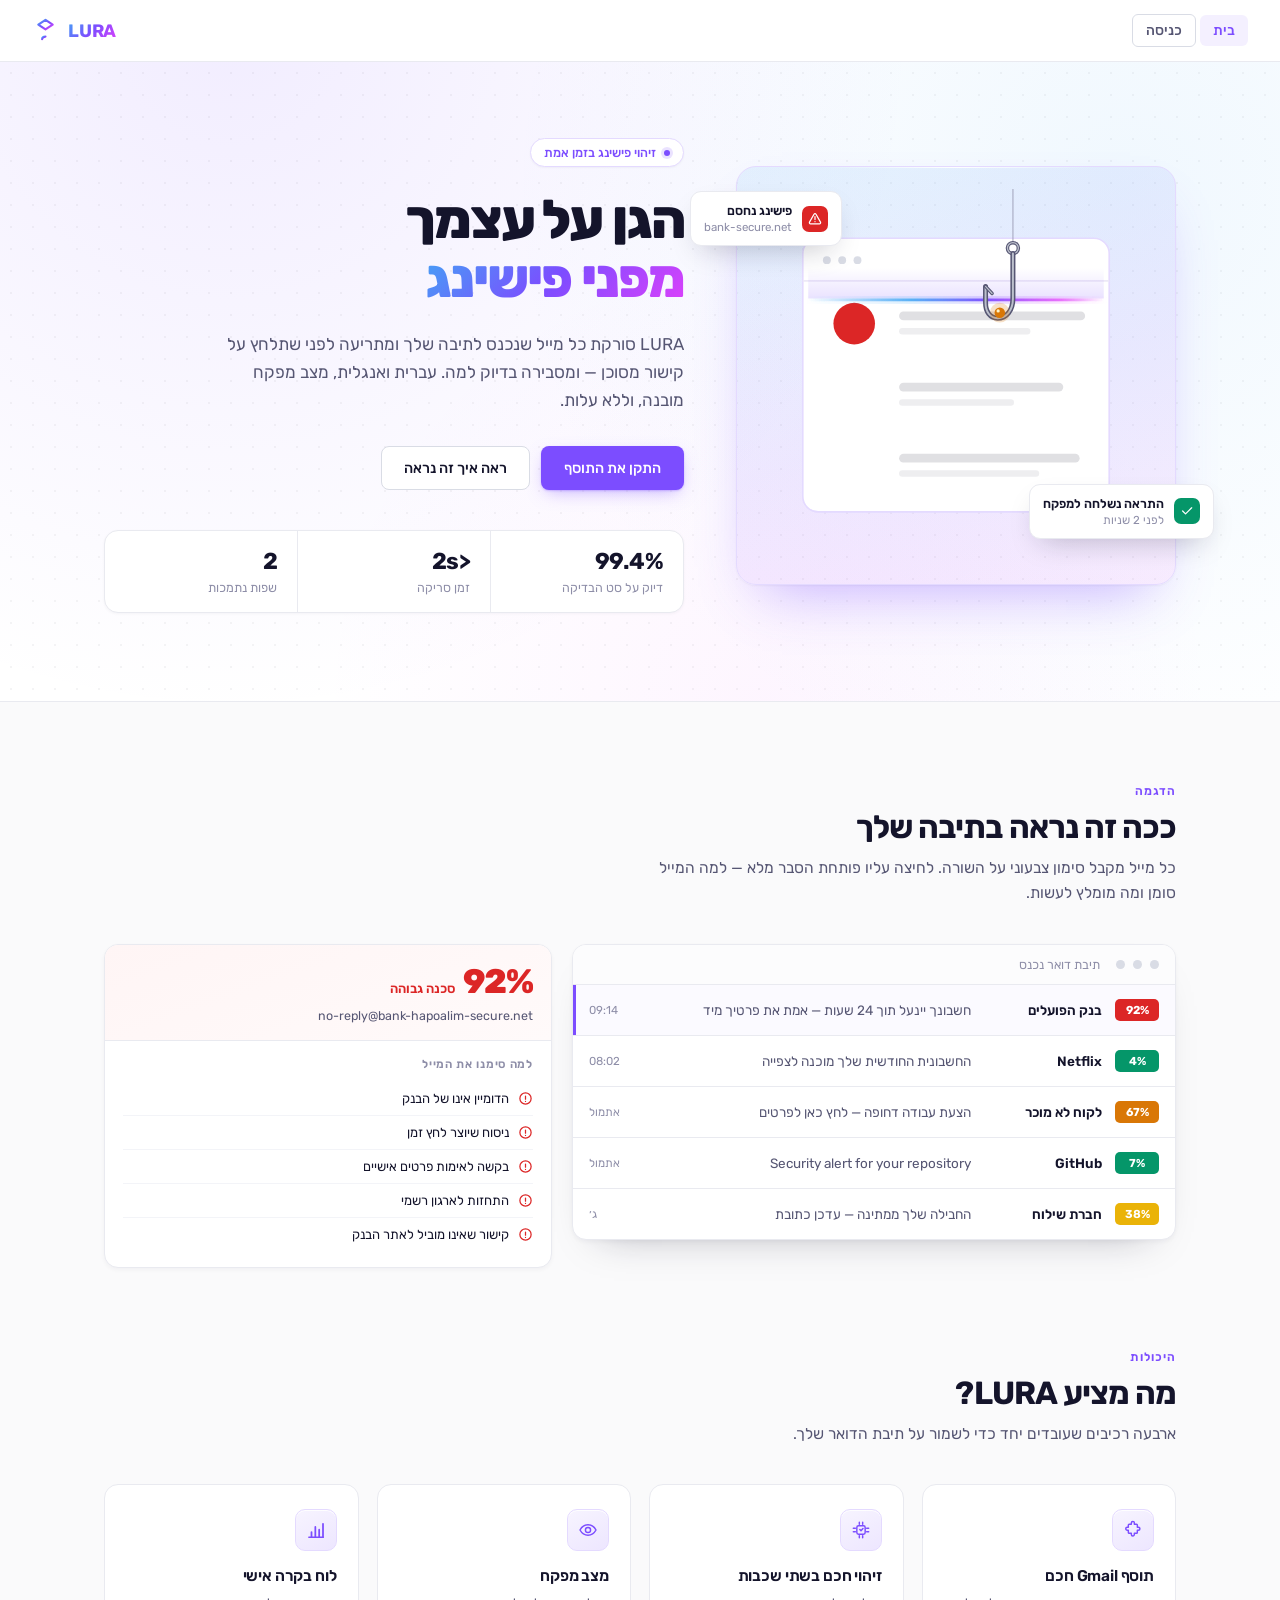
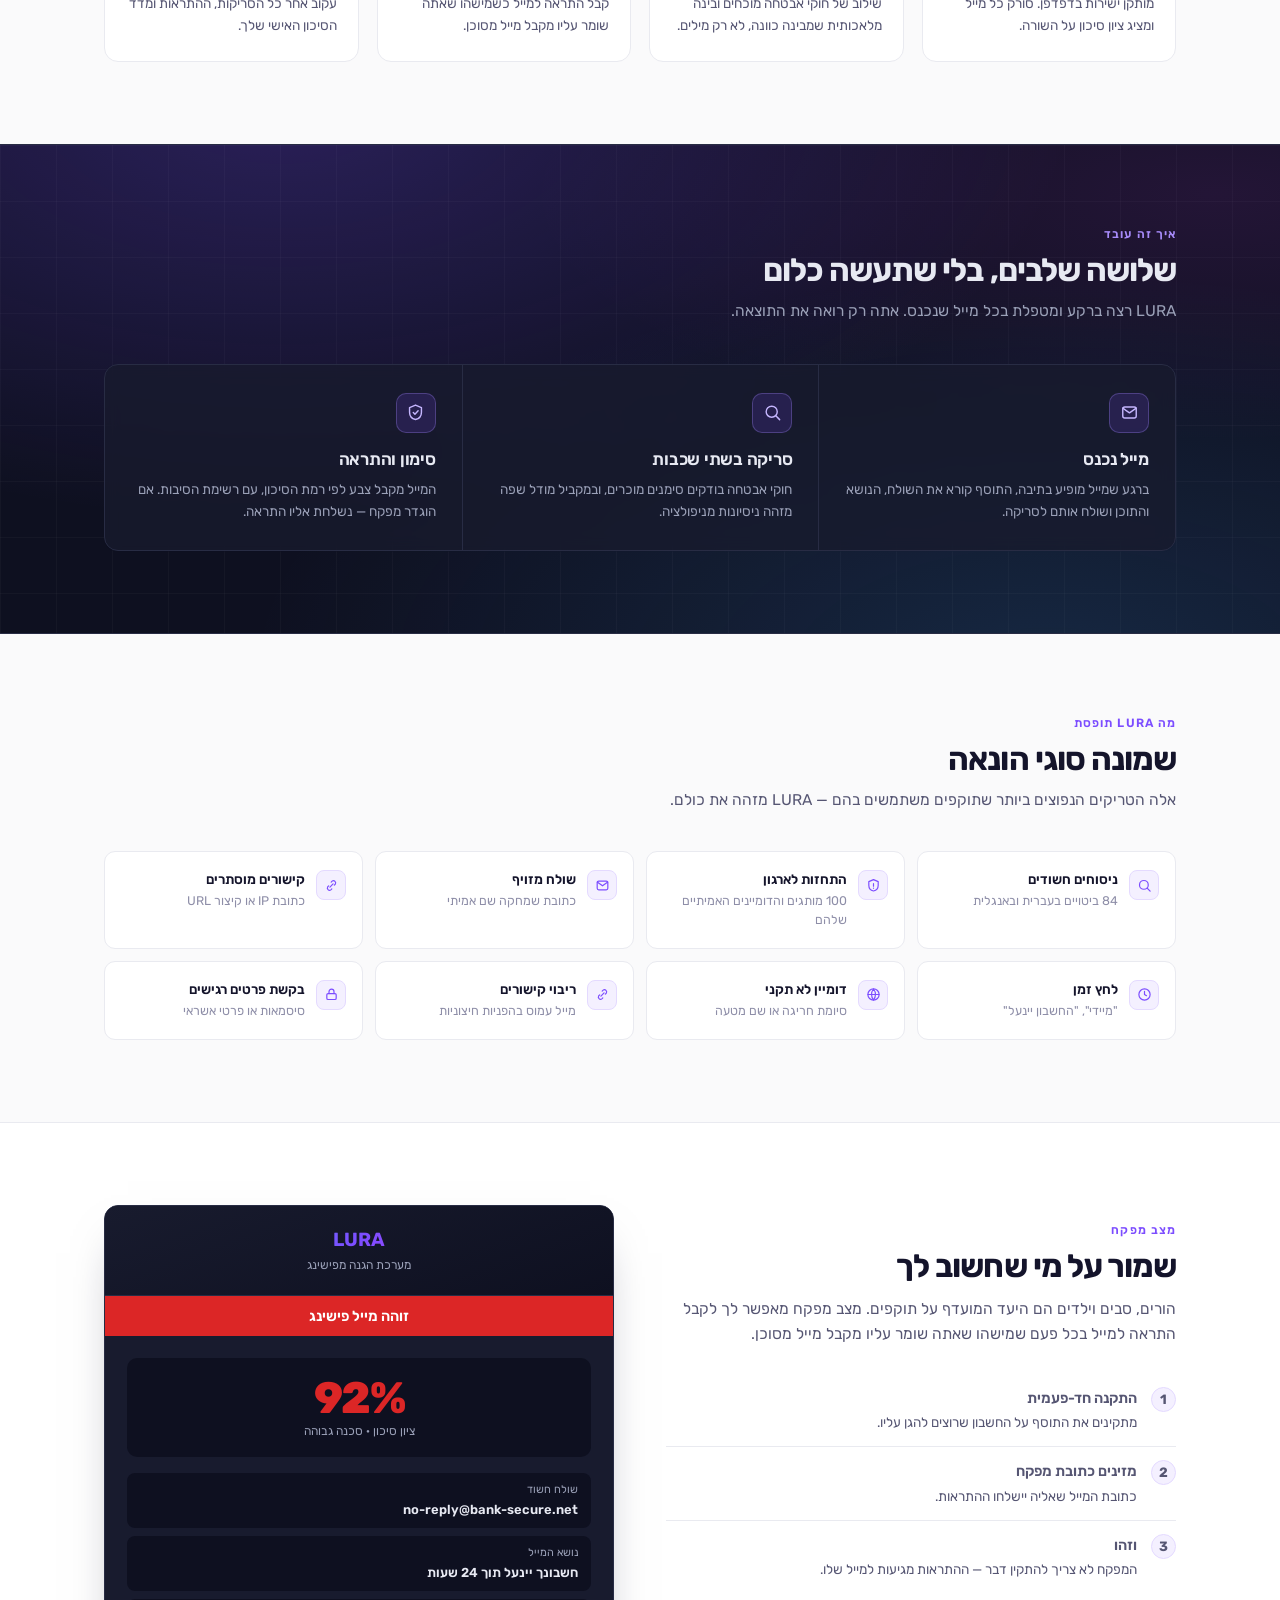
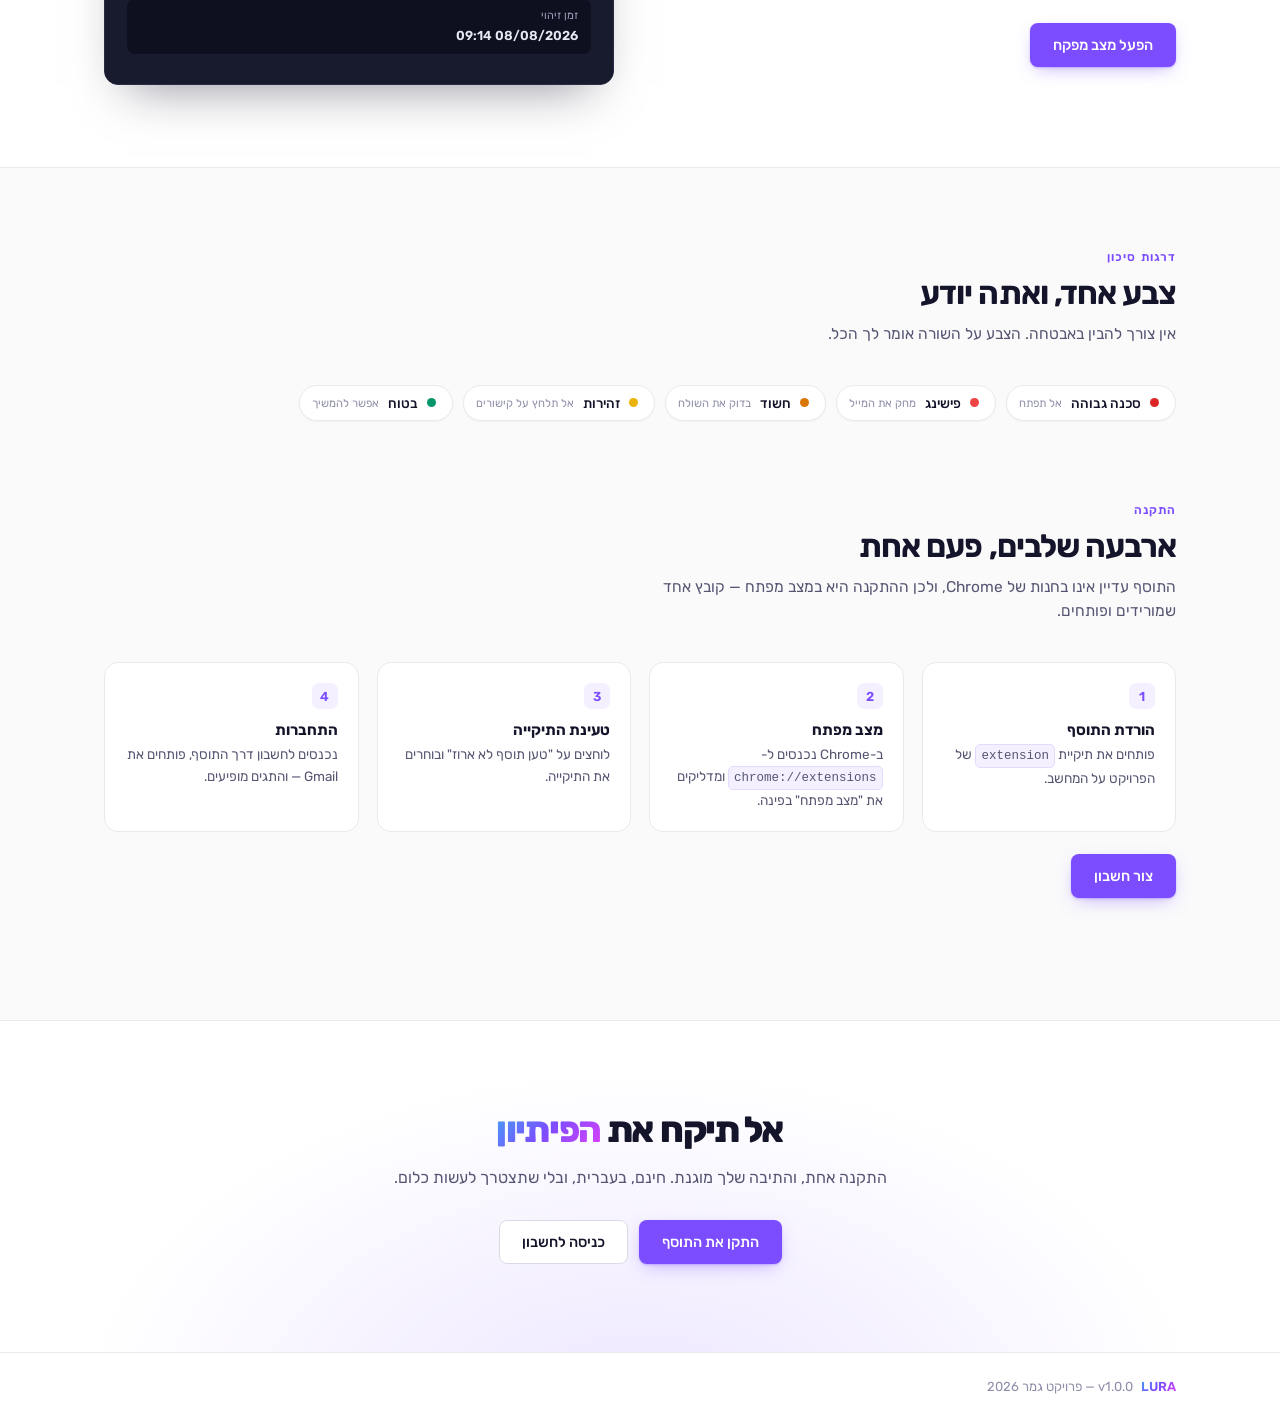
==== commit 2d31aa79: "Wire up the site buttons and correct the copy" ====
--- a/frontend/index.html
+++ b/frontend/index.html
@@ -121,13 +121,14 @@
     <div class="hero-copy">
       <div class="eyebrow"><span class="eyebrow-dot"></span>זיהוי פישינג בזמן אמת</div>
       <h1>הגן על עצמך<br><em>מפני פישינג</em></h1>
-      <p class="hero-sub">LURA סורקת את תיבת הדוא"ל שלך בזמן אמת ומתריעה לפני שתלחץ
-        על קישור מסוכן. תמיכה בעברית ואנגלית, מצב מפקח מובנה, והתקנה בלחיצה אחת.</p>
+      <p class="hero-sub">LURA סורקת כל מייל שנכנס לתיבה שלך ומתריעה לפני שתלחץ
+        על קישור מסוכן — ומסבירה בדיוק למה. עברית ואנגלית, מצב מפקח מובנה,
+        וללא עלות.</p>
       <div class="hero-actions">
-        <a href="#" class="btn btn-primary">התקן את התוסף</a>
-        <a href="#" class="btn btn-secondary">נסה סריקת קישור</a></div>
+        <a href="#install" class="btn btn-primary">התקן את התוסף</a>
+        <a href="#demo" class="btn btn-secondary">ראה איך זה נראה</a></div>
       <div class="hero-stats">
-        <div class="stat"><b>99.4%</b><span>דיוק בזיהוי</span></div>
+        <div class="stat"><b>99.4%</b><span>דיוק על סט הבדיקה</span></div>
         <div class="stat"><b>&lt;2s</b><span>זמן סריקה</span></div>
         <div class="stat"><b>2</b><span>שפות נתמכות</span></div></div>
     </div>
@@ -135,7 +136,7 @@
 </div>
 
 <!-- הדגמה -->
-<section class="sec rv">
+<section class="sec rv" id="demo">
   <div class="container">
     <div class="sec-head">
       <div class="sec-tag">הדגמה</div>
@@ -229,7 +230,7 @@
         <div class="step-ico"><svg viewBox="0 0 24 24">
           <path d="M20.5 6.5l-8.5 6-8.5-6"/><rect x="3.5" y="5" width="17" height="14" rx="2.5"/></svg></div>
         <h4>מייל נכנס</h4>
-        <p>ברגע שמייל מגיע לתיבה, LURA קוראת את השולח, הנושא והתוכן — הכל במחשב שלך.</p></div>
+        <p>ברגע שמייל מופיע בתיבה, התוסף קורא את השולח, הנושא והתוכן ושולח אותם לסריקה.</p></div>
       <div class="step">
         <div class="step-ico"><svg viewBox="0 0 24 24">
           <circle cx="11" cy="11" r="7"/><path d="M16.2 16.2L21 21"/></svg></div>
@@ -240,7 +241,7 @@
           <path d="M12 2.6l7.5 3.2v5.9c0 4.5-3.1 8.2-7.5 9.1-4.4-.9-7.5-4.6-7.5-9.1V5.8L12 2.6z"/>
           <path d="M9.2 12l2.1 2.1 4-4.3"/></svg></div>
         <h4>סימון והתראה</h4>
-        <p>המייל מקבל צבע לפי רמת הסיכון. אם הוגדר מפקח — נשלחת אליו התראה אוטומטית.</p></div>
+        <p>המייל מקבל צבע לפי רמת הסיכון, עם רשימת הסיבות. אם הוגדר מפקח — נשלחת אליו התראה.</p></div>
     </div>
   </div>
 </section>
@@ -254,11 +255,11 @@
     <div class="catch">
       <div class="ct"><span class="ct-ic"><svg viewBox="0 0 24 24">
         <circle cx="11" cy="11" r="7"/><path d="M16.2 16.2L21 21"/></svg></span>
-        <div><h4>ניסוחים חשודים</h4><p>מעל 50 ביטויים בעברית ובאנגלית</p></div></div>
+        <div><h4>ניסוחים חשודים</h4><p>84 ביטויים בעברית ובאנגלית</p></div></div>
       <div class="ct"><span class="ct-ic"><svg viewBox="0 0 24 24">
         <path d="M12 2.6l7.5 3.2v5.9c0 4.5-3.1 8.2-7.5 9.1-4.4-.9-7.5-4.6-7.5-9.1V5.8L12 2.6z"/>
         <path d="M12 9v4M12 16v.2"/></svg></span>
-        <div><h4>התחזות לארגון</h4><p>בנק, ביטוח או חברה מוכרת</p></div></div>
+        <div><h4>התחזות לארגון</h4><p>100 מותגים והדומיינים האמיתיים שלהם</p></div></div>
       <div class="ct"><span class="ct-ic"><svg viewBox="0 0 24 24">
         <path d="M20.5 6.5l-8.5 6-8.5-6"/><rect x="3.5" y="5" width="17" height="14" rx="2.5"/></svg></span>
         <div><h4>שולח מזויף</h4><p>כתובת שמחקה שם אמיתי</p></div></div>
@@ -303,7 +304,8 @@
         <li class="gstep"><span class="gnum">3</span>
           <span><b>וזהו</b><span>המפקח לא צריך להתקין דבר — ההתראות מגיעות למייל שלו.</span></span></li>
       </ul>
-      <a href="#" class="btn btn-primary">הפעל מצב מפקח</a>
+      <a href="dashboard.html#guardian" class="btn btn-primary"
+         onclick="goGuardian();return false">הפעל מצב מפקח</a>
     </div>
 
     <div class="alert-mock">
@@ -335,13 +337,36 @@
   </div>
 </section>
 
+<!-- התקנה -->
+<section class="sec rv" id="install" style="padding-top:0">
+  <div class="container">
+    <div class="sec-head"><div class="sec-tag">התקנה</div>
+      <h2>ארבעה שלבים, פעם אחת</h2>
+      <p>התוסף עדיין אינו בחנות של Chrome, ולכן ההתקנה היא במצב מפתח — קובץ אחד שמורידים ופותחים.</p></div>
+    <div class="install">
+      <div class="instep"><div class="innum">1</div>
+        <b>הורדת התוסף</b><p>פותחים את תיקיית <code>extension</code> של הפרויקט על המחשב.</p></div>
+      <div class="instep"><div class="innum">2</div>
+        <b>מצב מפתח</b><p>ב-Chrome נכנסים ל-<code>chrome://extensions</code> ומדליקים
+          את "מצב מפתח" בפינה.</p></div>
+      <div class="instep"><div class="innum">3</div>
+        <b>טעינת התיקייה</b><p>לוחצים על "טען תוסף לא ארוז" ובוחרים את התיקייה.</p></div>
+      <div class="instep"><div class="innum">4</div>
+        <b>התחברות</b><p>נכנסים לחשבון דרך התוסף, פותחים את Gmail — והתגים מופיעים.</p></div>
+    </div>
+    <div class="hero-actions">
+      <a href="login.html" id="installCta" class="btn btn-primary">צור חשבון</a>
+    </div>
+  </div>
+</section>
+
 <section class="cta">
   <div class="cta-in">
     <h2>אל תיקח את <em>הפיתיון</em></h2>
     <p>התקנה אחת, והתיבה שלך מוגנת. חינם, בעברית, ובלי שתצטרך לעשות כלום.</p>
     <div class="cta-actions">
       <a href="#install" class="btn btn-primary">התקן את התוסף</a>
-      <a href="login.html" class="btn btn-secondary">כניסה לחשבון</a>
+      <a href="login.html" id="ctaAccount" class="btn btn-secondary">כניסה לחשבון</a>
     </div>
   </div>
 </section>
--- a/frontend/css/main.css
+++ b/frontend/css/main.css
@@ -648,4 +648,69 @@
   .dash-layout { flex-direction: column; }
   .sidebar { width: 100%; flex-direction: row; flex-wrap: wrap; padding: 16px; }
   .sidebar-nav { flex-direction: row; }
-}+}
+/* ===========================================================================
+   מקטע ההתקנה, ותוצאת סריקת קישור בלוח הבקרה — שהוצגה עד כה בלי שום
+   עיצוב. אותה שפה: רדיוסים 8 ו-14, טוקנים מלמעלה, בלי צבע חדש.
+   =========================================================================== */
+
+.result-card{border:1px solid var(--border);border-right-width:4px;
+  border-radius:var(--r);padding:16px 18px;background:var(--bg)}
+.result-card.r-danger {border-right-color:var(--danger)}
+.result-card.r-warn   {border-right-color:#EF4444}
+.result-card.r-caution{border-right-color:var(--warn)}
+.result-card.r-safe   {border-right-color:var(--safe)}
+.result-header{display:flex;align-items:flex-start;justify-content:space-between;gap:16px}
+.result-level{font-size:15px;font-weight:600}
+.result-url{font-size:12.5px;color:var(--text-3);direction:ltr;text-align:right;
+  word-break:break-all;margin-top:2px}
+.result-score{font-size:26px;font-weight:700;letter-spacing:-.02em;flex-shrink:0}
+.r-danger .result-score,.r-danger .result-level {color:var(--danger)}
+.r-warn   .result-score,.r-warn   .result-level {color:#EF4444}
+.r-caution .result-score,.r-caution .result-level{color:var(--warn)}
+.r-safe   .result-score,.r-safe   .result-level {color:var(--safe)}
+.result-indicators{display:flex;flex-wrap:wrap;gap:7px;margin-top:14px}
+.indicator-tag{font-size:12.5px;padding:4px 10px;border-radius:99px;
+  background:var(--surface);border:1px solid var(--border);color:var(--text-2)}
+.result-recommendation{margin-top:14px;padding-top:12px;border-top:1px solid var(--border);
+  font-size:14px;color:var(--text-2)}
+.result-error{padding:14px 16px;border-radius:var(--r);font-size:14px;
+  background:#FEF2F2;border:1px solid #FCA5A5;color:#991B1B}
+
+.install{display:grid;grid-template-columns:repeat(4,1fr);gap:18px;margin-bottom:22px}
+.instep{background:var(--surface);border:1px solid var(--border);border-radius:var(--r-lg);padding:20px}
+.instep b{display:block;font-size:15px;margin-bottom:5px}
+.instep p{font-size:13.5px;color:var(--text-2);line-height:1.6}
+.instep code{font-family:ui-monospace,SFMono-Regular,Menlo,monospace;font-size:12.5px;
+  background:var(--accent-wash);border:1px solid var(--accent-line);border-radius:5px;
+  padding:1px 5px;direction:ltr;unicode-bidi:embed;display:inline-block}
+.innum{display:grid;place-items:center;width:26px;height:26px;border-radius:7px;
+  background:var(--accent-wash);color:var(--accent);font-size:13px;font-weight:600;margin-bottom:12px}
+
+@media (max-width:900px){
+  .install{grid-template-columns:1fr 1fr}
+  }
+
+/* On the dashboard the action buttons carry class="btn-primary" without
+   the .btn that supplies the padding, so they rendered at the browser's
+   default: no padding, 13px system font, label touching the edges. This
+   gives them the same box as .btn-danger, which they sit next to.
+   flex:none keeps them from being squeezed by the row they share. */
+.dash-section .btn-primary,
+.guardian-box .btn-primary {
+  display: inline-flex;
+  align-items: center;
+  gap: 8px;
+  flex: none;
+  white-space: nowrap;
+  padding: 9px 16px;
+  border: 1px solid transparent;
+  border-radius: var(--r);
+  font-family: inherit;
+  font-size: 14px;
+  font-weight: 600;
+  cursor: pointer;
+}
+.dash-section .btn-primary svg,
+.guardian-box .btn-primary svg { width: 16px; height: 16px; }
+.guardian-box .btn-danger { flex: none; white-space: nowrap; }
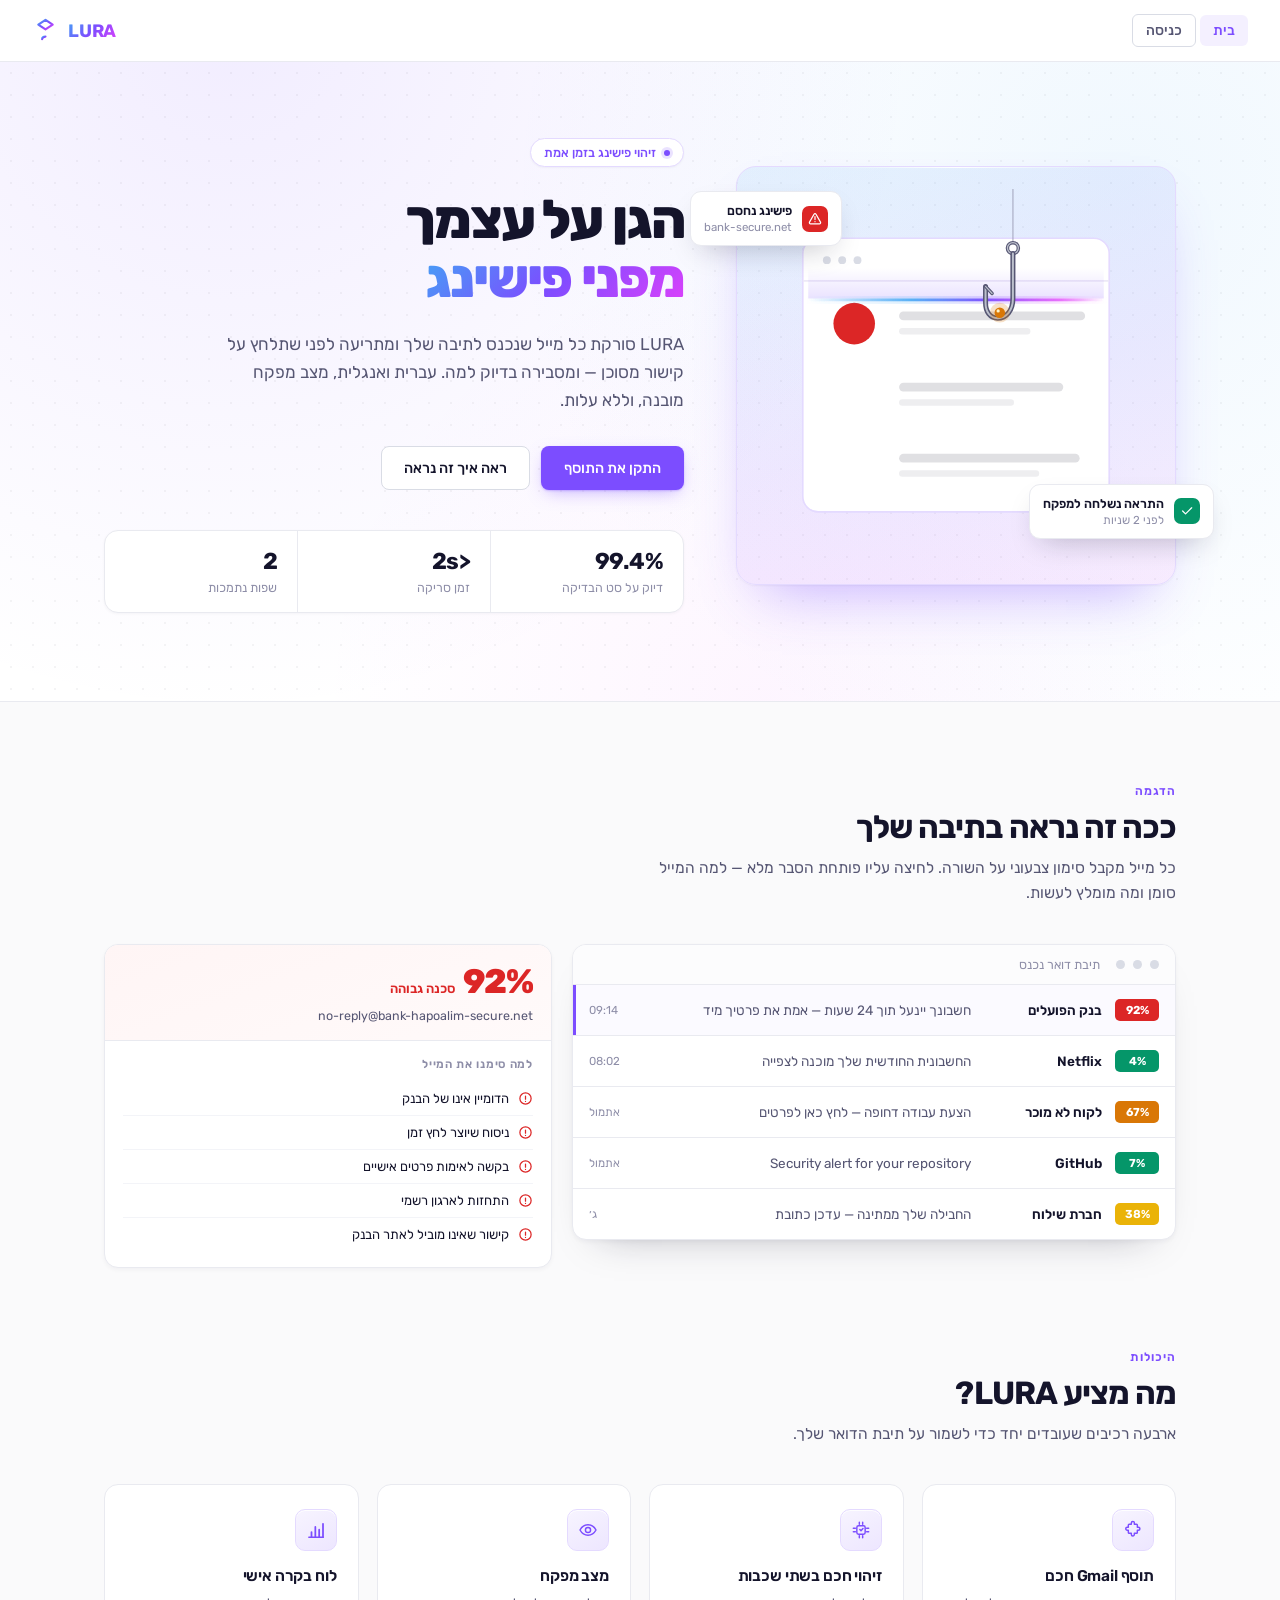
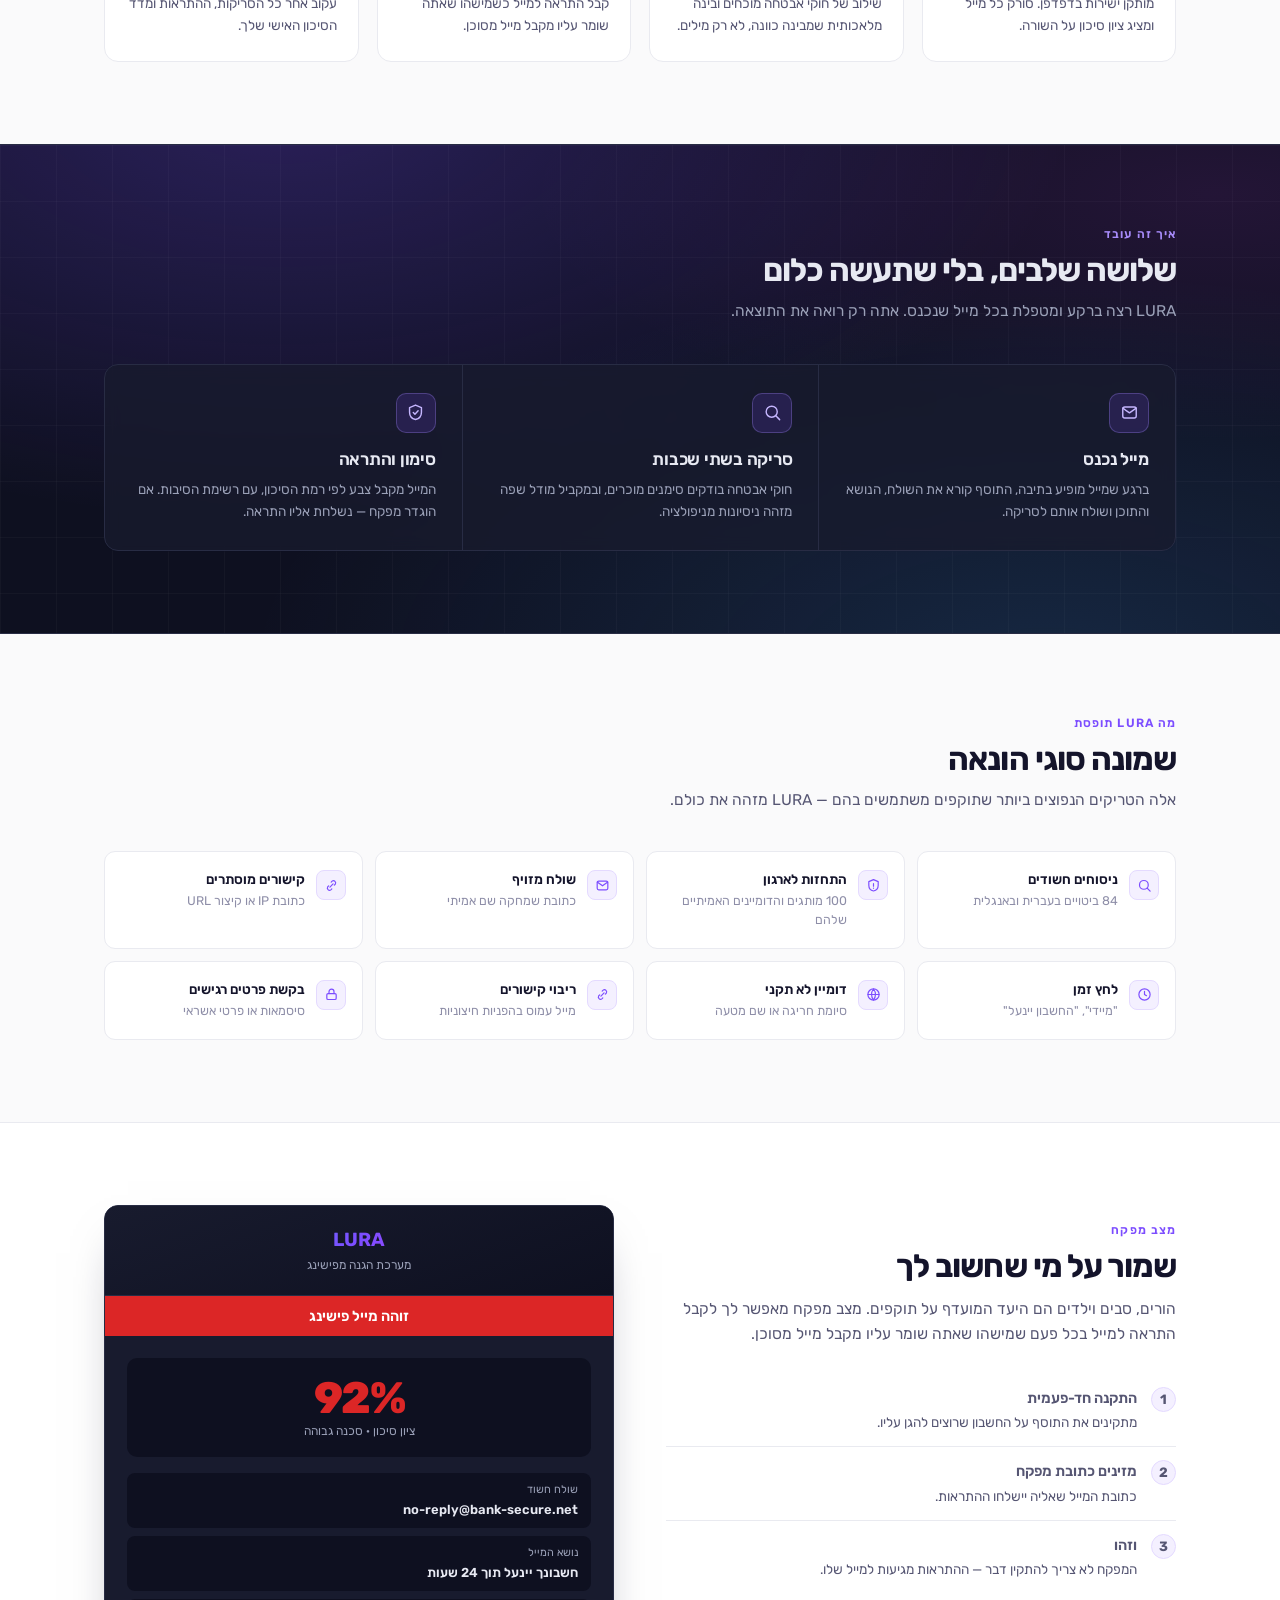
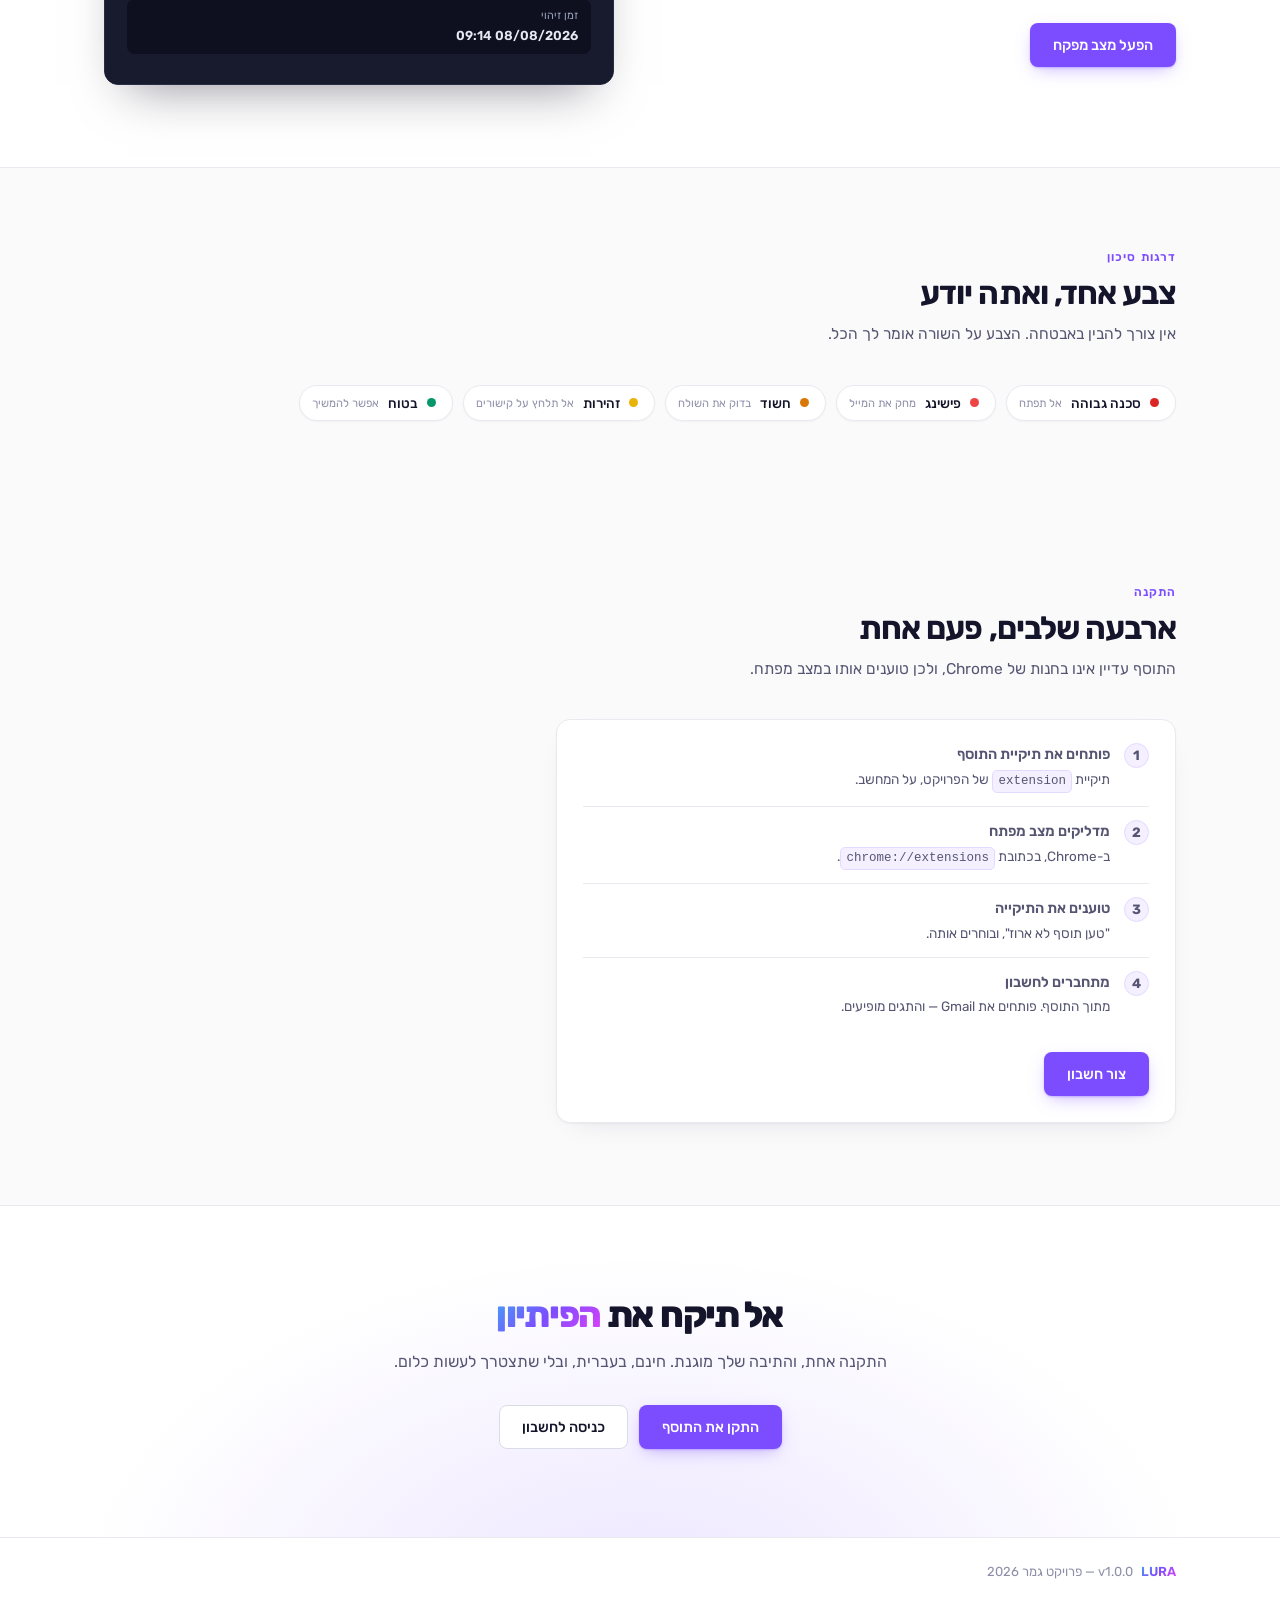
==== commit e297ed3e: "Wire up the site buttons and correct the copy" ====
--- a/frontend/index.html
+++ b/frontend/index.html
@@ -338,23 +338,26 @@
 </section>
 
 <!-- התקנה -->
-<section class="sec rv" id="install" style="padding-top:0">
+<section class="sec rv" id="install">
   <div class="container">
     <div class="sec-head"><div class="sec-tag">התקנה</div>
       <h2>ארבעה שלבים, פעם אחת</h2>
-      <p>התוסף עדיין אינו בחנות של Chrome, ולכן ההתקנה היא במצב מפתח — קובץ אחד שמורידים ופותחים.</p></div>
-    <div class="install">
-      <div class="instep"><div class="innum">1</div>
-        <b>הורדת התוסף</b><p>פותחים את תיקיית <code>extension</code> של הפרויקט על המחשב.</p></div>
-      <div class="instep"><div class="innum">2</div>
-        <b>מצב מפתח</b><p>ב-Chrome נכנסים ל-<code>chrome://extensions</code> ומדליקים
-          את "מצב מפתח" בפינה.</p></div>
-      <div class="instep"><div class="innum">3</div>
-        <b>טעינת התיקייה</b><p>לוחצים על "טען תוסף לא ארוז" ובוחרים את התיקייה.</p></div>
-      <div class="instep"><div class="innum">4</div>
-        <b>התחברות</b><p>נכנסים לחשבון דרך התוסף, פותחים את Gmail — והתגים מופיעים.</p></div>
-    </div>
-    <div class="hero-actions">
+      <p>התוסף עדיין אינו בחנות של Chrome, ולכן טוענים אותו במצב מפתח.</p></div>
+    <div class="install-card">
+      <ol class="gsteps">
+        <li class="gstep"><span class="gnum">1</span>
+          <span><b>פותחים את תיקיית התוסף</b>
+            <span>תיקיית <code>extension</code> של הפרויקט, על המחשב.</span></span></li>
+        <li class="gstep"><span class="gnum">2</span>
+          <span><b>מדליקים מצב מפתח</b>
+            <span>ב-Chrome, בכתובת <code>chrome://extensions</code>.</span></span></li>
+        <li class="gstep"><span class="gnum">3</span>
+          <span><b>טוענים את התיקייה</b>
+            <span>"טען תוסף לא ארוז", ובוחרים אותה.</span></span></li>
+        <li class="gstep"><span class="gnum">4</span>
+          <span><b>מתחברים לחשבון</b>
+            <span>מתוך התוסף. פותחים את Gmail — והתגים מופיעים.</span></span></li>
+      </ol>
       <a href="login.html" id="installCta" class="btn btn-primary">צור חשבון</a>
     </div>
   </div>
--- a/frontend/css/main.css
+++ b/frontend/css/main.css
@@ -677,19 +677,20 @@
 .result-error{padding:14px 16px;border-radius:var(--r);font-size:14px;
   background:#FEF2F2;border:1px solid #FCA5A5;color:#991B1B}
 
-.install{display:grid;grid-template-columns:repeat(4,1fr);gap:18px;margin-bottom:22px}
-.instep{background:var(--surface);border:1px solid var(--border);border-radius:var(--r-lg);padding:20px}
-.instep b{display:block;font-size:15px;margin-bottom:5px}
-.instep p{font-size:13.5px;color:var(--text-2);line-height:1.6}
-.instep code{font-family:ui-monospace,SFMono-Regular,Menlo,monospace;font-size:12.5px;
+/* The install steps reuse .gsteps from the guardian section - the site
+   already has one way of drawing a numbered list, and four separate
+   cards for four short lines read as heavier than the content is. */
+/* The navbar is sticky, so an anchored section has to leave room for
+   it or its heading lands underneath. */
+#install, #demo { scroll-margin-top: 78px; }
+
+.install-card{background:var(--surface);border:1px solid var(--border);
+  border-radius:var(--r-lg);padding:10px 26px 26px;max-width:620px;
+  box-shadow:0 1px 2px rgba(20,20,43,.04),0 10px 30px -18px rgba(20,20,43,.16)}
+.install-card .gsteps{margin:0 0 22px;padding:0}
+.install-card code{font-family:ui-monospace,SFMono-Regular,Menlo,monospace;font-size:12.5px;
   background:var(--accent-wash);border:1px solid var(--accent-line);border-radius:5px;
-  padding:1px 5px;direction:ltr;unicode-bidi:embed;display:inline-block}
-.innum{display:grid;place-items:center;width:26px;height:26px;border-radius:7px;
-  background:var(--accent-wash);color:var(--accent);font-size:13px;font-weight:600;margin-bottom:12px}
-
-@media (max-width:900px){
-  .install{grid-template-columns:1fr 1fr}
-  }
+  padding:1px 5px;direction:ltr;unicode-bidi:embed;display:inline-block;white-space:nowrap}
 
 /* On the dashboard the action buttons carry class="btn-primary" without
    the .btn that supplies the padding, so they rendered at the browser's
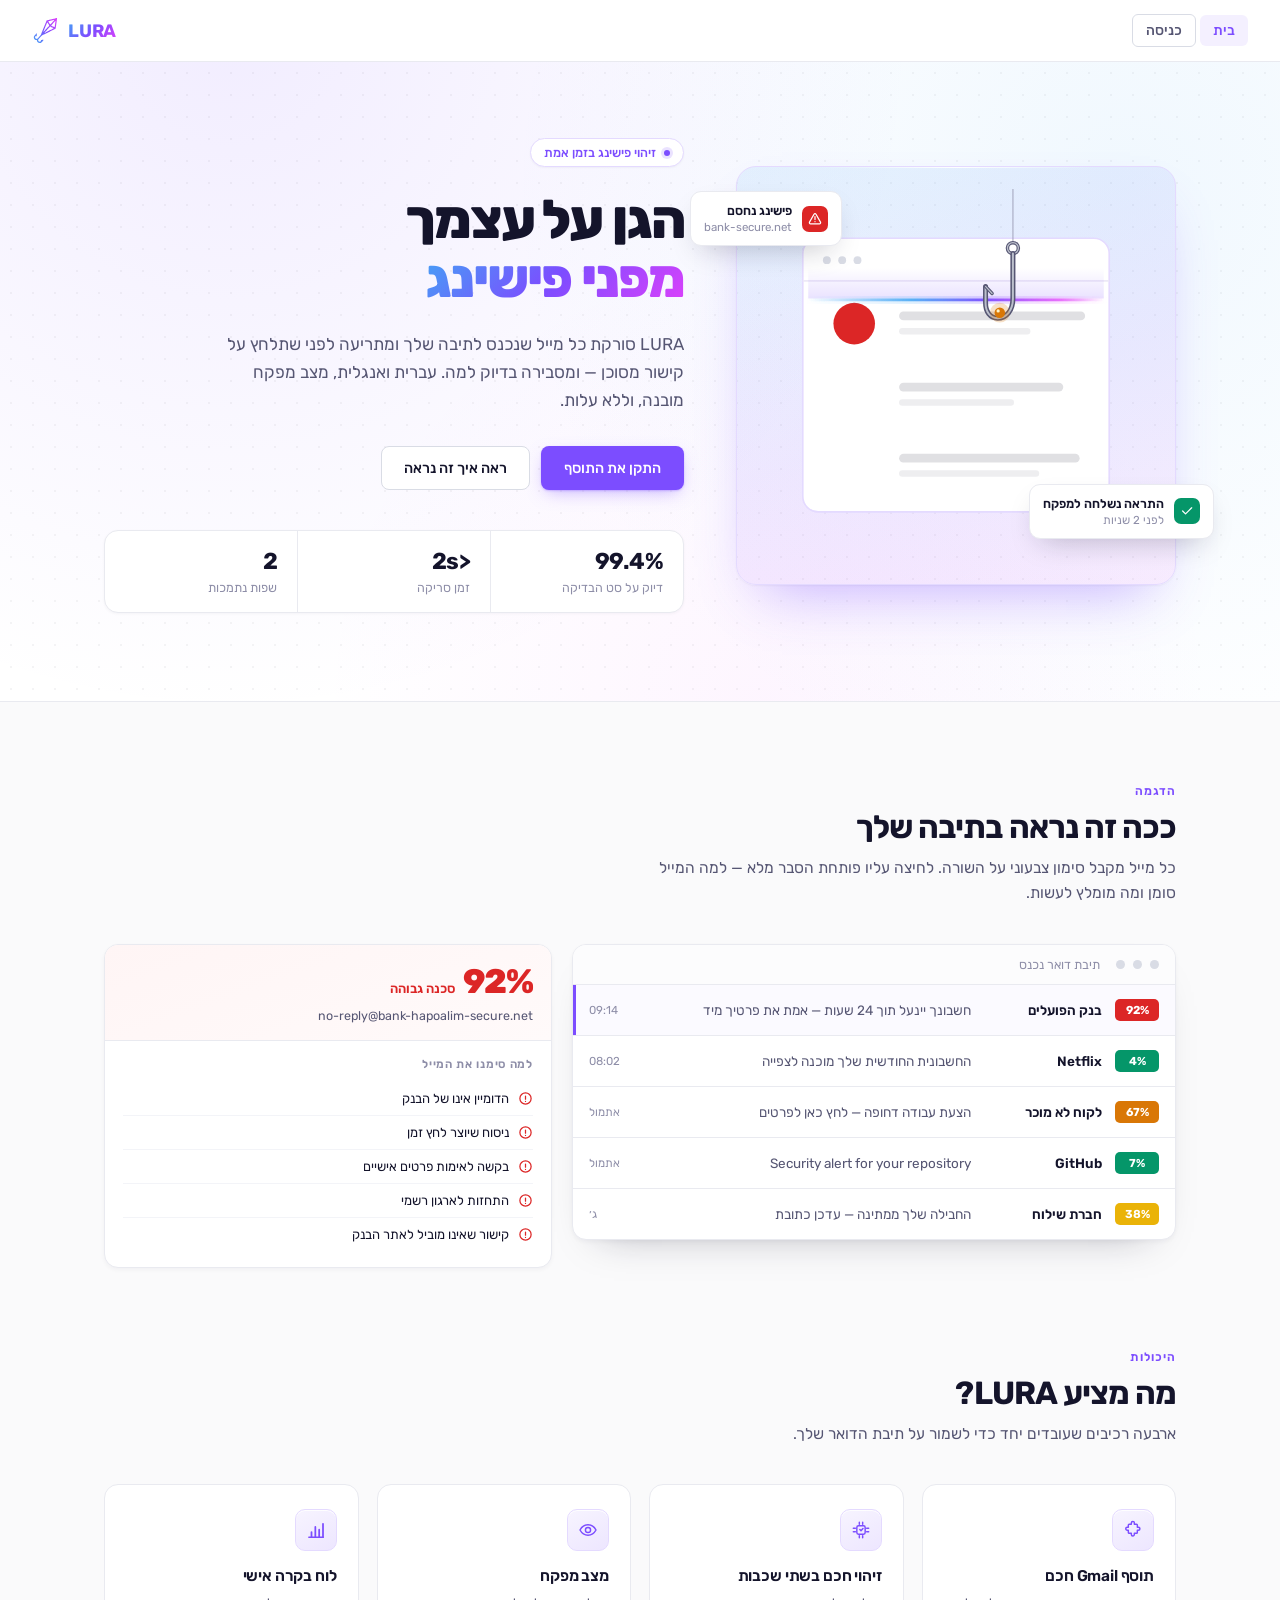
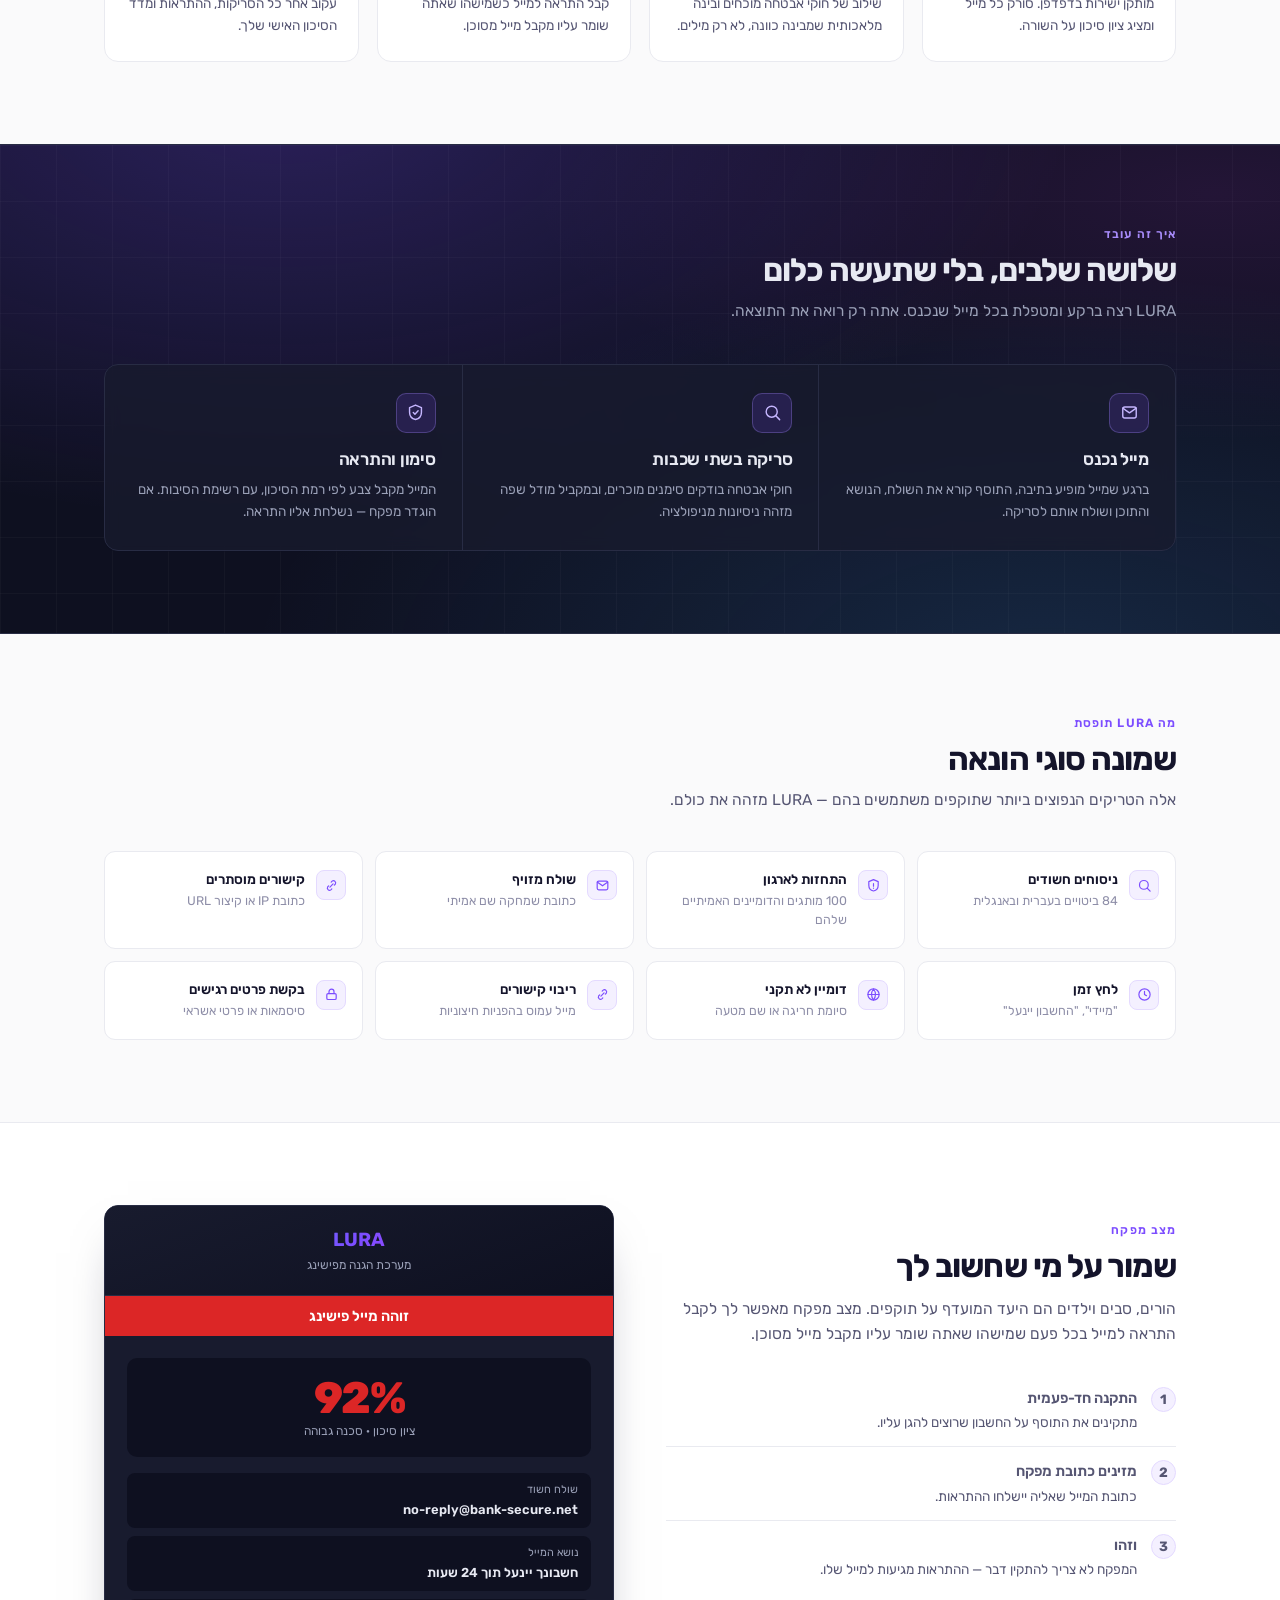
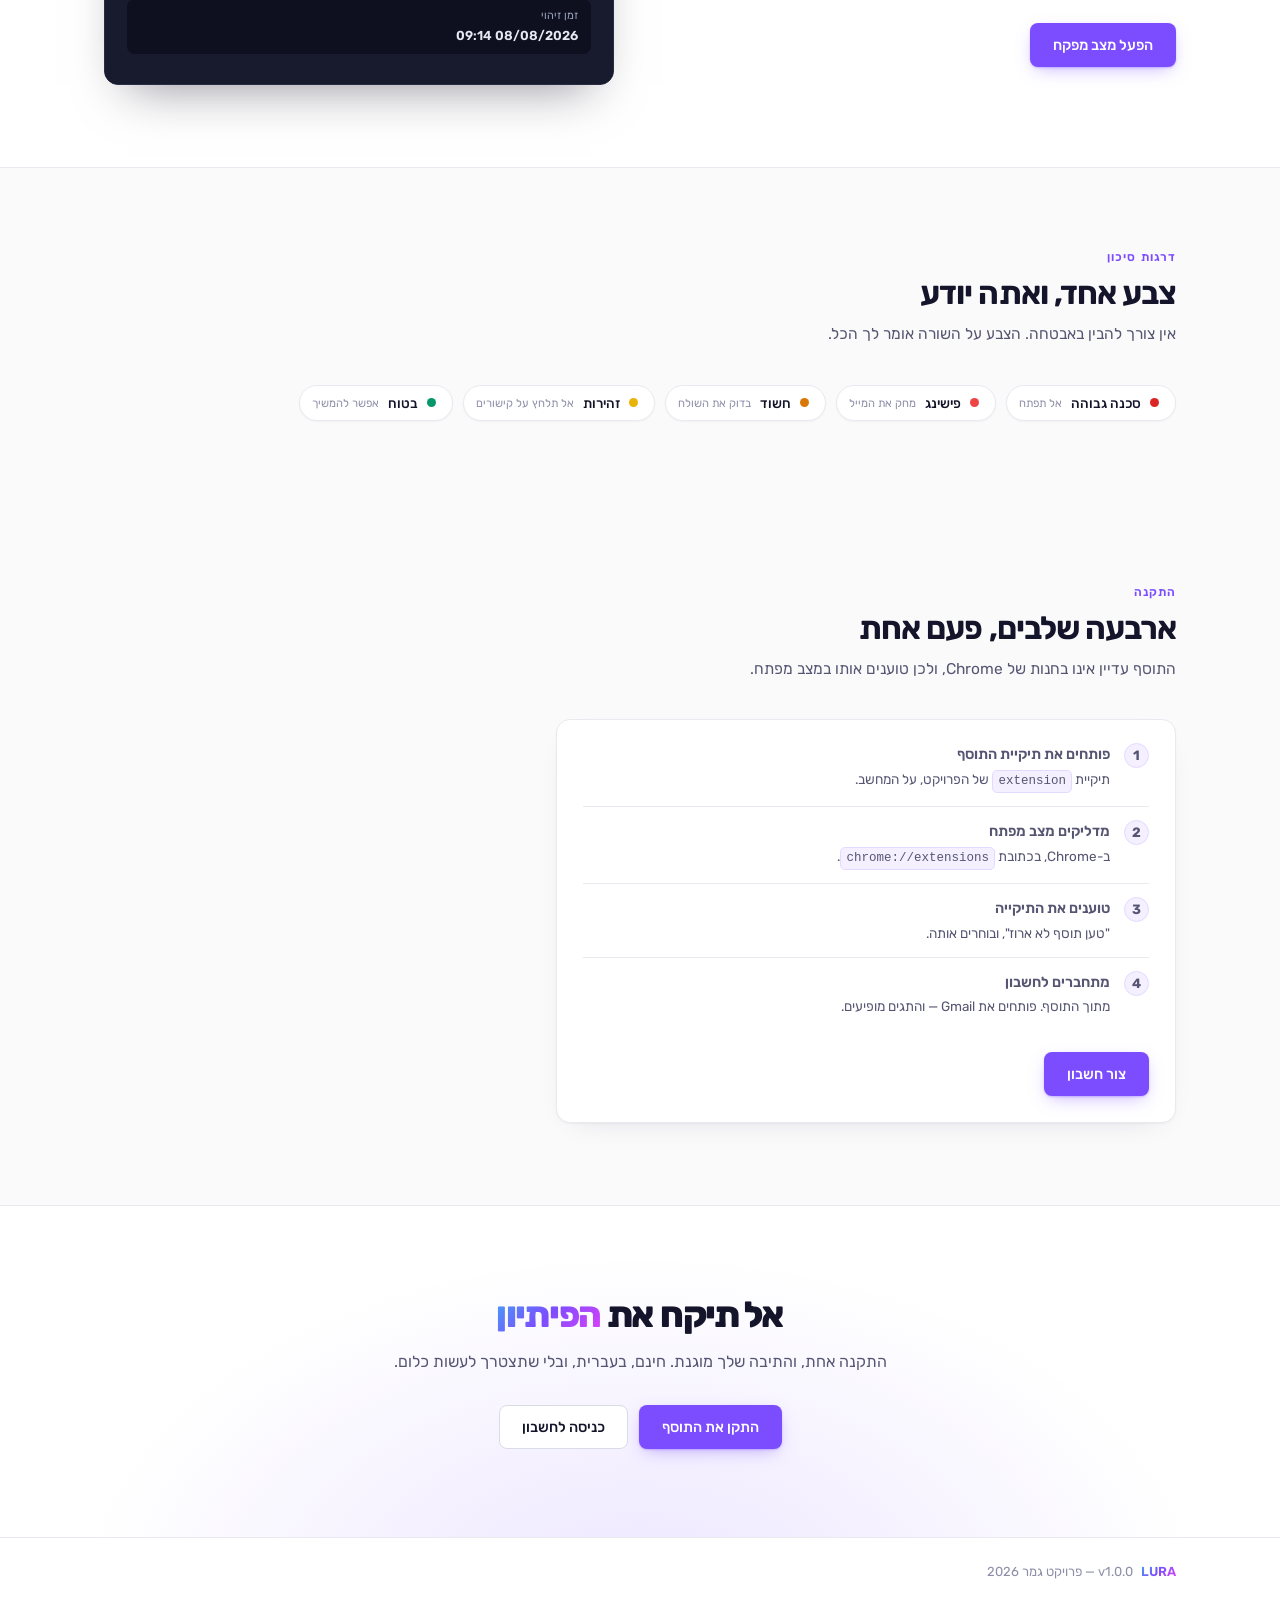
==== commit 2f84f6bb: "New vector logo and squared extension icons" ====
--- a/frontend/index.html
+++ b/frontend/index.html
@@ -4,7 +4,8 @@
   <meta charset="UTF-8">
   <meta name="viewport" content="width=device-width, initial-scale=1.0">
   <title>LURA — Don't Take The Bait</title>
-  <link rel="icon" href="icons/icon128.png">
+  <link rel="icon" type="image/svg+xml" href="icons/logo.svg">
+  <link rel="icon" type="image/png" href="icons/icon128.png">
   <link rel="preconnect" href="https://fonts.googleapis.com">
   <link rel="preconnect" href="https://fonts.gstatic.com" crossorigin>
   <link rel="stylesheet"
@@ -22,13 +23,7 @@
   </div>
   <div class="brand">
     <span class="brand-word">LURA</span>
-    <svg class="brand-mark" viewBox="0 0 24 24" fill="none" stroke="url(#bm)"
-         stroke-width="1.9" stroke-linecap="round" stroke-linejoin="round">
-      <defs><linearGradient id="bm" x1="0" y1="0" x2="1" y2="1">
-        <stop offset="0%" stop-color="#42A5F5"/><stop offset="50%" stop-color="#7C4DFF"/>
-        <stop offset="100%" stop-color="#E040FB"/></linearGradient></defs>
-      <path d="M12 2.6l6.4 4.2-6.4 4.2-6.4-4.2z"/><path d="M12 11v6.4"/>
-      <path d="M12 17.4c-1.9 0-3 1.2-3 2.4"/></svg>
+    <img src="icons/logo.svg" alt="" class="brand-mark">
   </div>
 </nav>
 
--- a/frontend/css/main.css
+++ b/frontend/css/main.css
@@ -355,9 +355,14 @@
 }
 
 .auth-brand {
+  /* The mark and the word are one lockup, so they are laid out as a row
+     rather than an image floated next to centred text. */
+  display: flex;
+  align-items: center;
+  justify-content: center;
+  gap: 8px;
   font-size: 26px;
   font-weight: 900;
-  text-align: center;
   background: var(--brand-gradient);
   -webkit-background-clip: text;
   -webkit-text-fill-color: transparent;
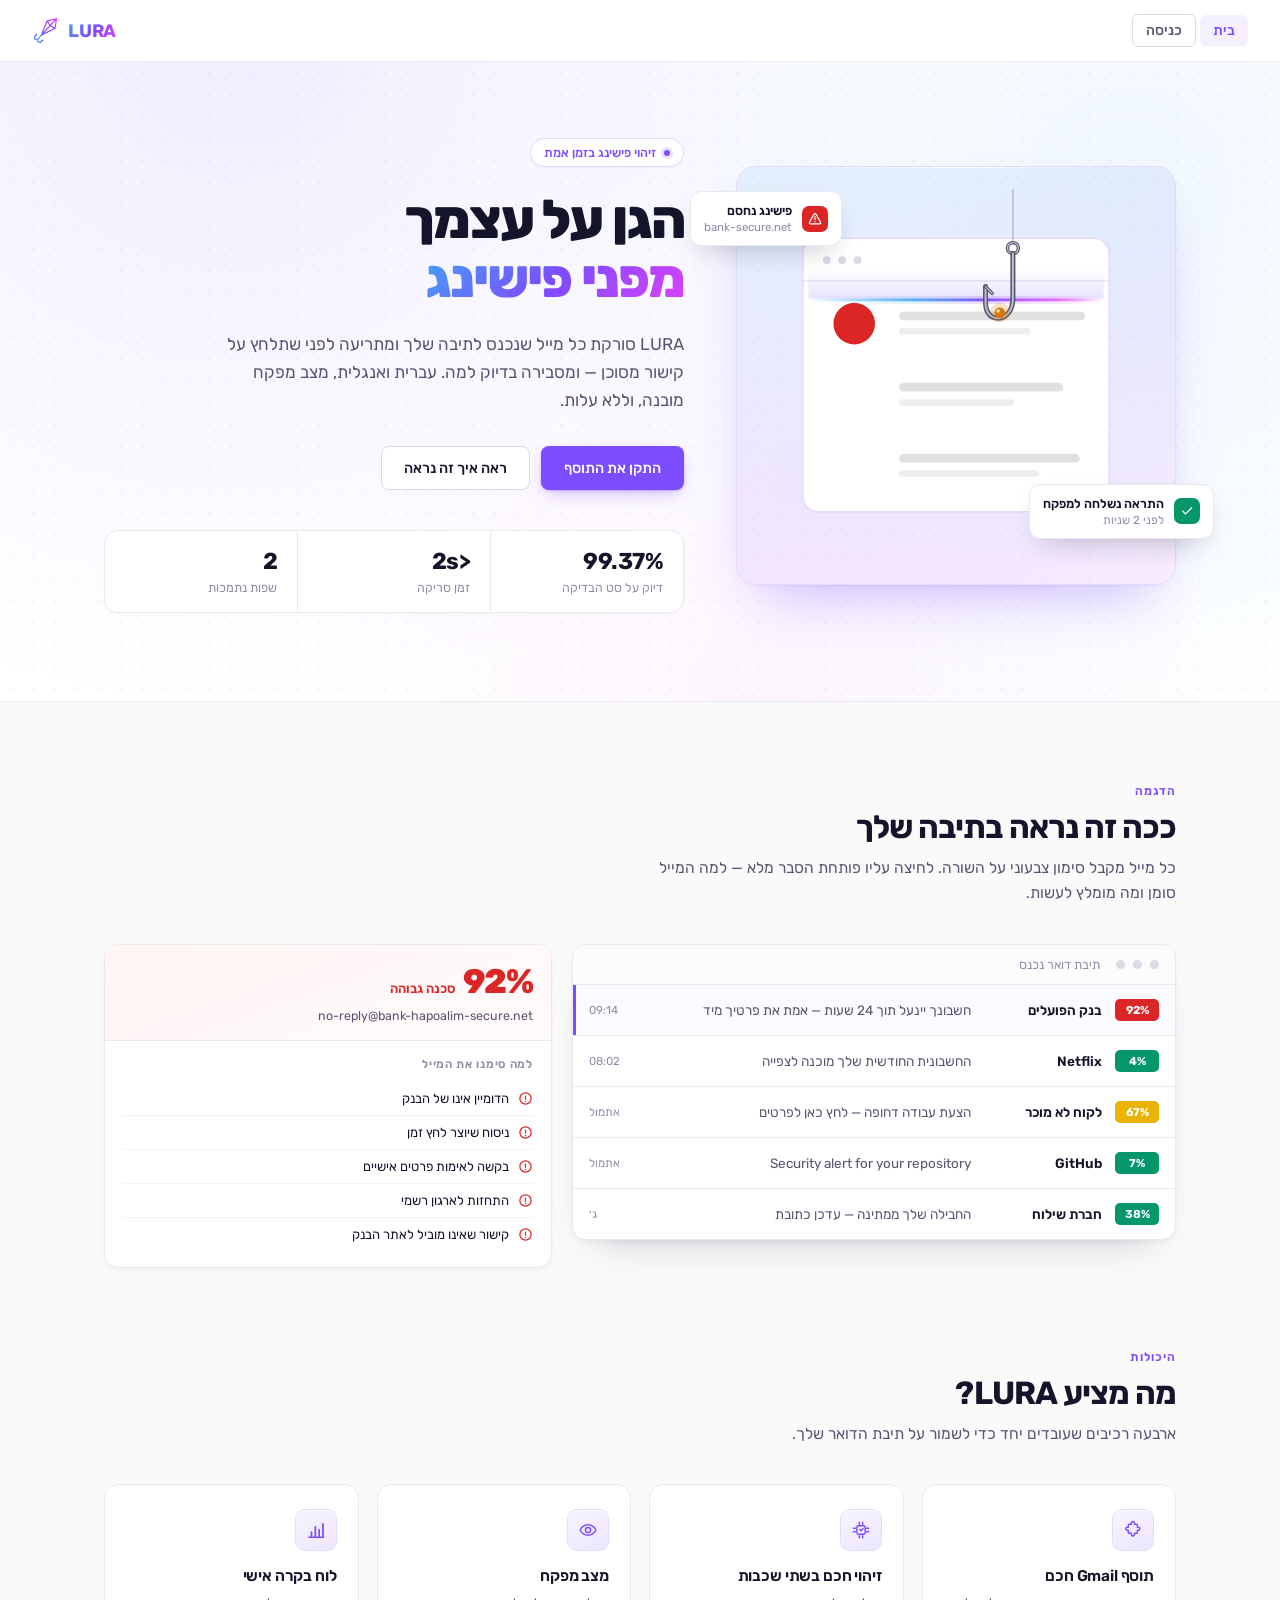
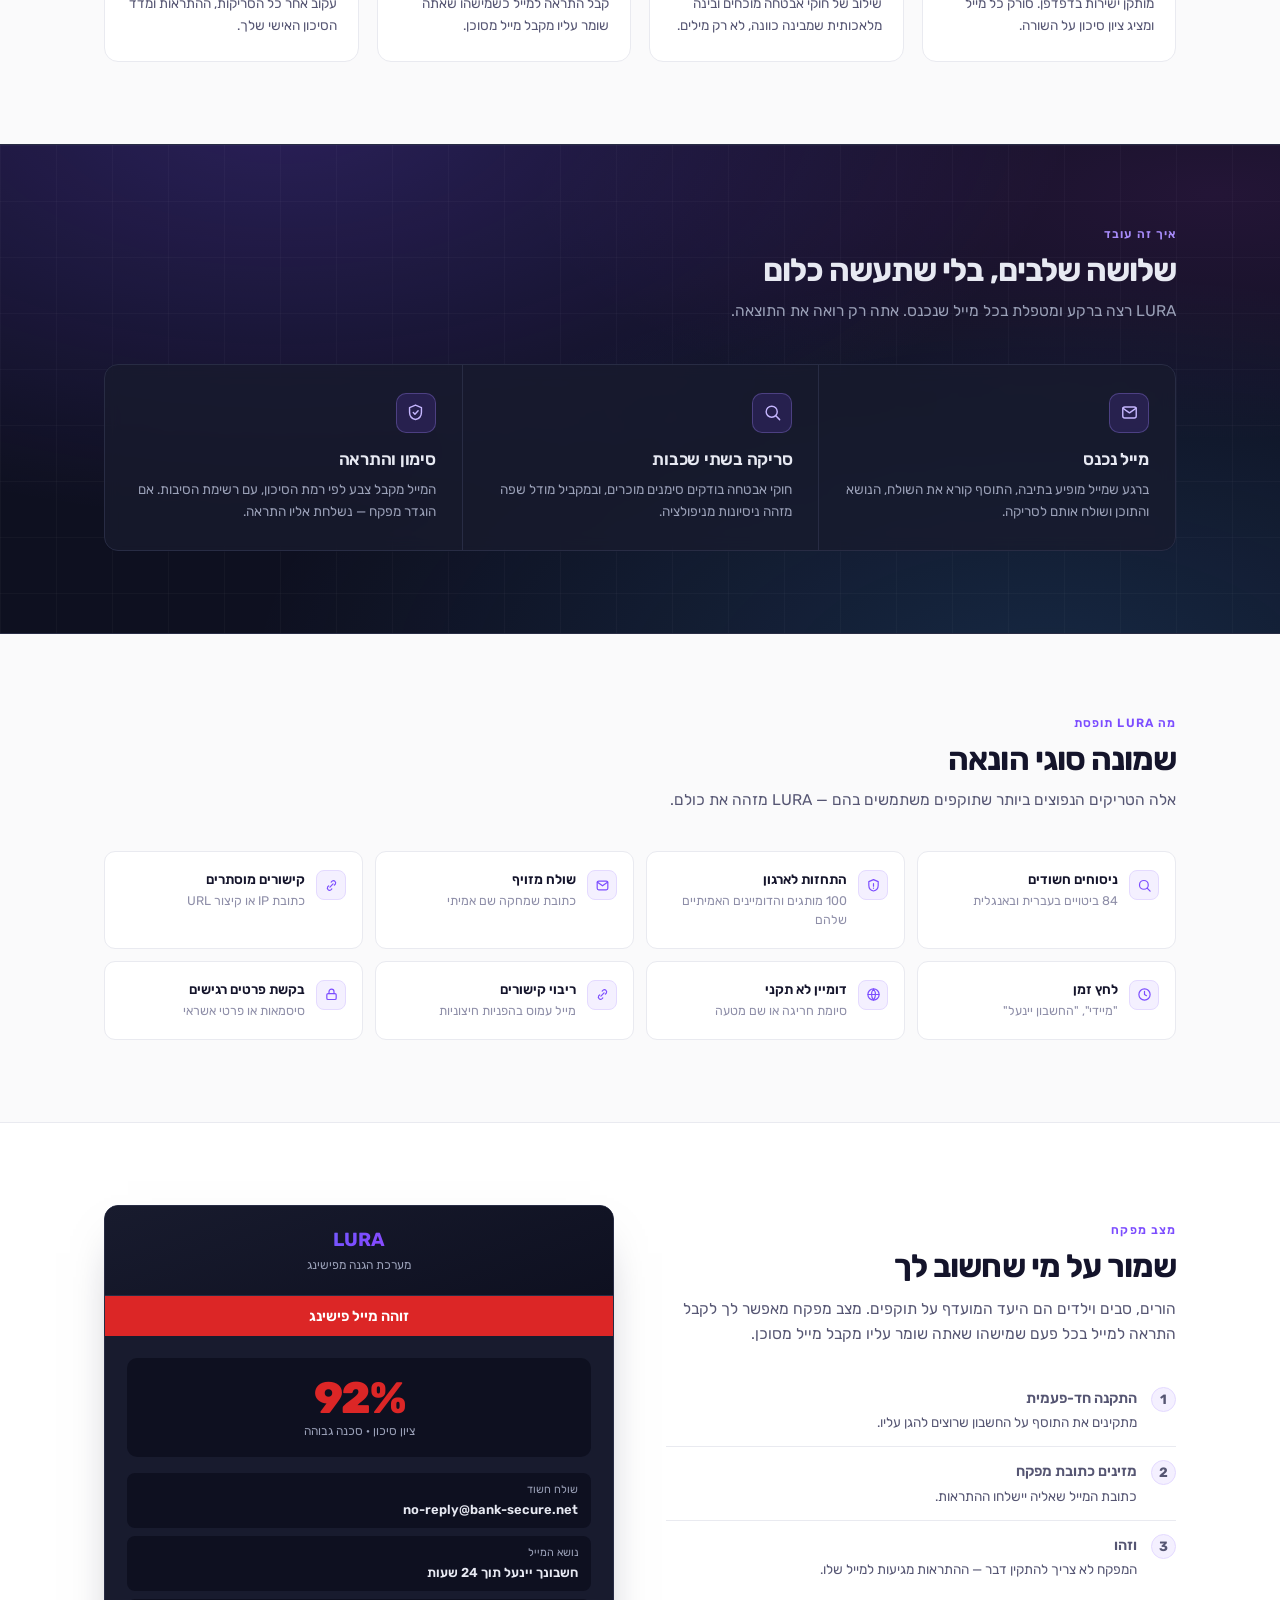
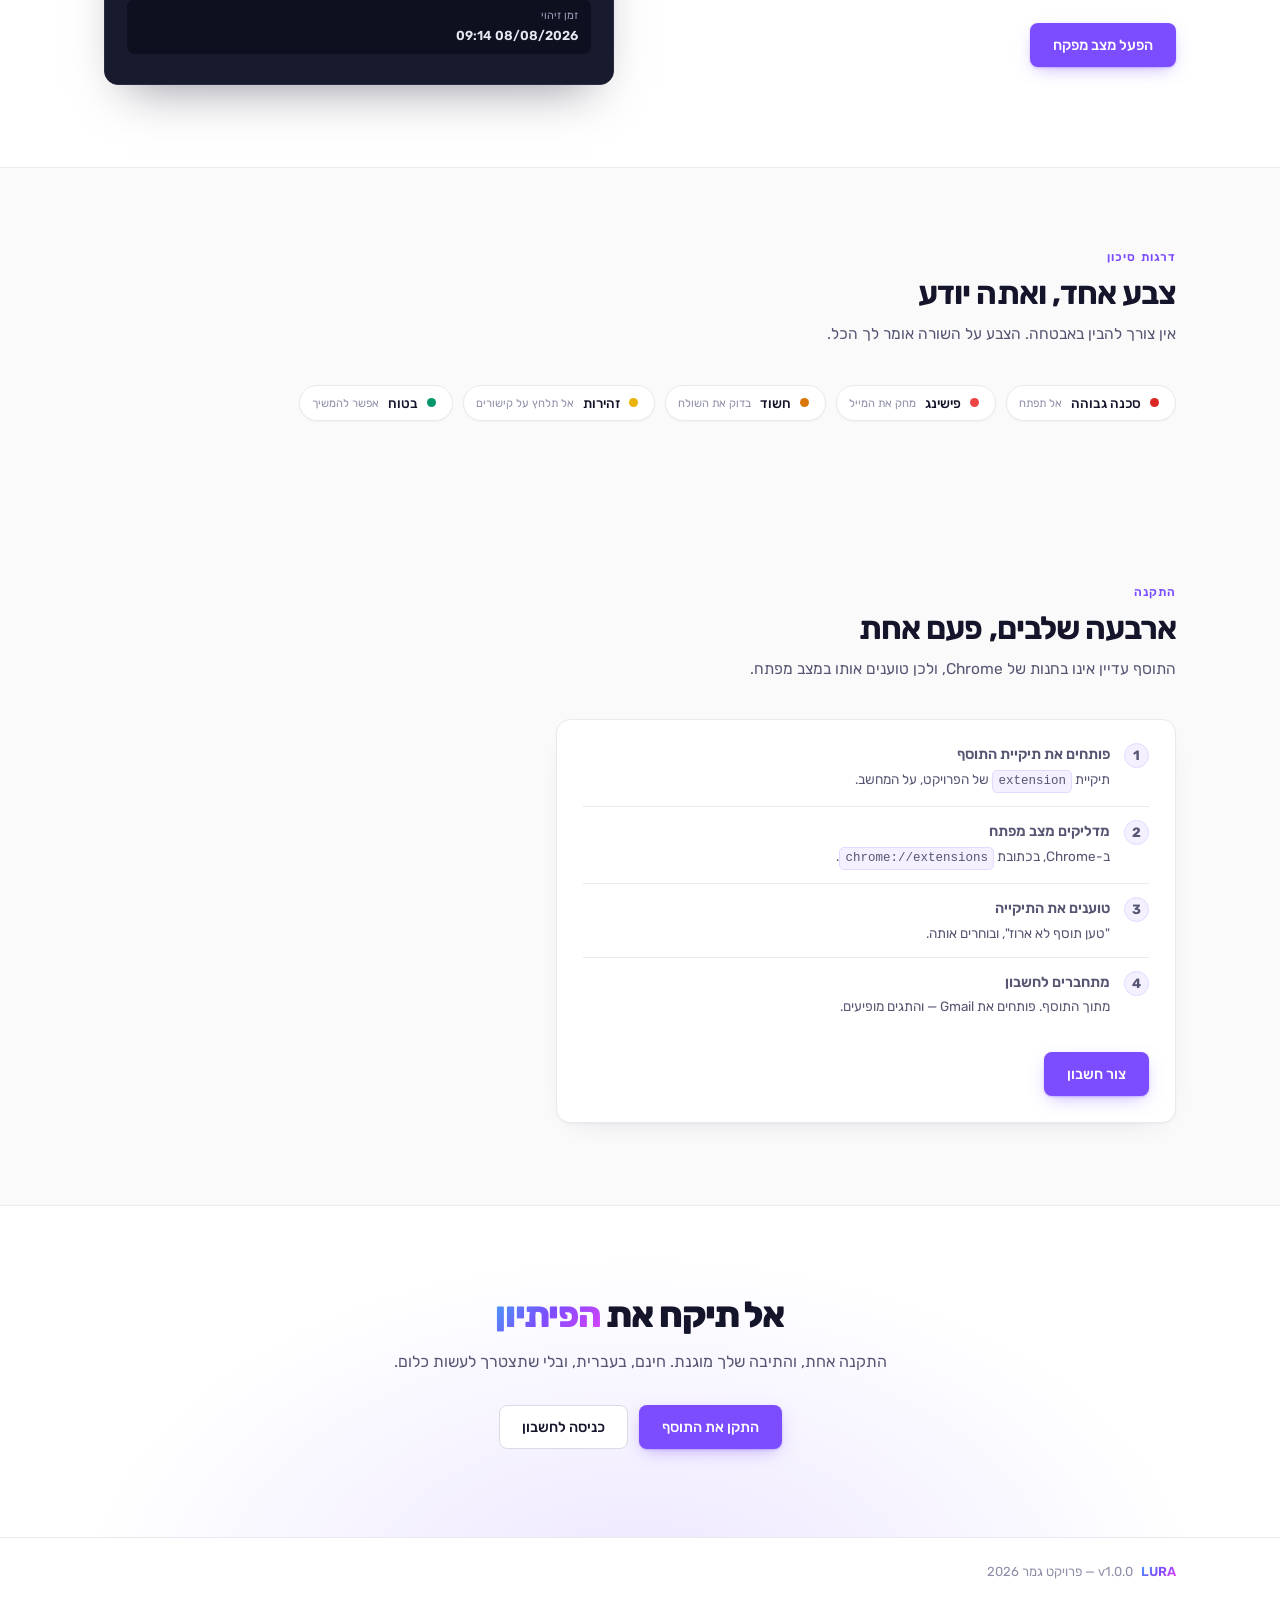
==== commit 6d9b76b5: "Repaint the site demo to the calibrated risk bands" ====
--- a/frontend/index.html
+++ b/frontend/index.html
@@ -6,10 +6,6 @@
   <title>LURA — Don't Take The Bait</title>
   <link rel="icon" type="image/svg+xml" href="icons/logo.svg">
   <link rel="icon" type="image/png" href="icons/icon128.png">
-  <link rel="preconnect" href="https://fonts.googleapis.com">
-  <link rel="preconnect" href="https://fonts.gstatic.com" crossorigin>
-  <link rel="stylesheet"
-        href="https://fonts.googleapis.com/css2?family=Rubik:wght@400;500;600;700;800&display=swap">
   <link rel="stylesheet" href="css/main.css">
 </head>
 <body>
@@ -79,7 +75,7 @@
               <g class="lura-badge lura-badge-2"><rect x="60" y="175" width="54" height="25" rx="6" fill="#059669"/>
                 <text x="87" y="192.5" text-anchor="middle" font-family="Rubik,sans-serif"
                       font-size="12.5" font-weight="600" fill="#fff">4%</text></g>
-              <g class="lura-badge lura-badge-3"><rect x="60" y="240" width="54" height="25" rx="6" fill="#D97706"/>
+              <g class="lura-badge lura-badge-3"><rect x="60" y="240" width="54" height="25" rx="6" fill="#EAB308"/>
                 <text x="87" y="257.5" text-anchor="middle" font-family="Rubik,sans-serif"
                       font-size="12.5" font-weight="600" fill="#fff">67%</text></g>
               <g class="lura-beam"><rect x="45" y="72" width="270" height="28" fill="url(#trail)"/>
@@ -123,7 +119,7 @@
         <a href="#install" class="btn btn-primary">התקן את התוסף</a>
         <a href="#demo" class="btn btn-secondary">ראה איך זה נראה</a></div>
       <div class="hero-stats">
-        <div class="stat"><b>99.4%</b><span>דיוק על סט הבדיקה</span></div>
+        <div class="stat"><b>99.37%</b><span>דיוק על סט הבדיקה</span></div>
         <div class="stat"><b>&lt;2s</b><span>זמן סריקה</span></div>
         <div class="stat"><b>2</b><span>שפות נתמכות</span></div></div>
     </div>
@@ -149,7 +145,7 @@
           <span class="mfrom">Netflix</span>
           <span class="msub">החשבונית החודשית שלך מוכנה לצפייה</span>
           <span class="mtime">08:02</span></div>
-        <div class="mrow"><span class="mbadge" style="background:#D97706">67%</span>
+        <div class="mrow"><span class="mbadge" style="background:#EAB308">67%</span>
           <span class="mfrom">לקוח לא מוכר</span>
           <span class="msub">הצעת עבודה דחופה — לחץ כאן לפרטים</span>
           <span class="mtime">אתמול</span></div>
@@ -157,7 +153,7 @@
           <span class="mfrom">GitHub</span>
           <span class="msub">Security alert for your repository</span>
           <span class="mtime">אתמול</span></div>
-        <div class="mrow"><span class="mbadge" style="background:#EAB308">38%</span>
+        <div class="mrow"><span class="mbadge" style="background:#059669">38%</span>
           <span class="mfrom">חברת שילוח</span>
           <span class="msub">החבילה שלך ממתינה — עדכן כתובת</span>
           <span class="mtime">ג׳</span></div>
--- a/frontend/css/main.css
+++ b/frontend/css/main.css
@@ -1,3 +1,27 @@
+/* Rubik is served from the project rather than fetched from Google. The
+   stylesheet link was render-blocking in <head>, so a slow or blocked
+   font request held the whole page in readyState "loading" - the
+   dashboard looked stuck on "טוען...". The extension already ships these
+   two subsets; the site now uses the same files. */
+@font-face {
+  font-family: 'Rubik';
+  font-style: normal;
+  font-weight: 300 900;
+  font-display: swap;
+  src: url('../fonts/rubik-hebrew.woff2') format('woff2');
+  unicode-range: U+0590-05FF, U+200C-2010, U+20AA, U+25CC, U+FB1D-FB4F;
+}
+@font-face {
+  font-family: 'Rubik';
+  font-style: normal;
+  font-weight: 300 900;
+  font-display: swap;
+  src: url('../fonts/rubik-latin.woff2') format('woff2');
+  unicode-range: U+0000-00FF, U+0131, U+0152-0153, U+02BB-02BC, U+02C6,
+                 U+02DA, U+02DC, U+0304, U+0308, U+0329, U+2000-206F,
+                 U+20AC, U+2122, U+2191, U+2193, U+2212, U+2215, U+FEFF;
+}
+
 /* ===========================================================================
    LURA — גיליון הסגנון של האתר
    ---------------------------------------------------------------------------
@@ -638,7 +662,7 @@
 .guardian-alerts-list { display: flex; flex-direction: column; gap: 8px; }
 .guardian-no-alerts   { text-align: center; padding: 16px; color: var(--muted); font-size: 13px; }
 
-@keyframes pg-toast-in {
+@keyframes lura-toast-in {
   from { opacity: 0; transform: translateY(20px) scale(.95); }
   to   { opacity: 1; transform: translateY(0)    scale(1);   }
 }
@@ -720,3 +744,78 @@
 .dash-section .btn-primary svg,
 .guardian-box .btn-primary svg { width: 16px; height: 16px; }
 .guardian-box .btn-danger { flex: none; white-space: nowrap; }
+
+/* ===========================================================================
+   מצב מפקח — רשימת החשבונות במעקב.
+   קישור כתובת הוא רק השלב הראשון מתוך שלושה, ולכן כל שורה אומרת באיזה
+   שלב היא נמצאת ומה חסר. אותה שפה: רדיוסים 8 ו-14, טוקנים מלמעלה.
+   =========================================================================== */
+
+.connect-row { display: flex; gap: 8px; align-items: stretch; }
+.connect-row input { flex: 1; min-width: 0; }
+.connect-row .btn-primary { flex: none; white-space: nowrap; }
+
+.watch-title {
+  margin: 30px 0 12px;
+  padding-top: 22px;
+  border-top: 1px solid var(--border);
+  font-size: 15px;
+  font-weight: 700;
+}
+
+.watch-card {
+  border: 1px solid var(--border);
+  border-radius: var(--r-lg);
+  padding: 16px 18px;
+  margin-bottom: 10px;
+  background: var(--surface);
+}
+.watch-head {
+  display: flex;
+  align-items: flex-start;
+  justify-content: space-between;
+  gap: 12px;
+}
+.watch-name  { font-weight: 600; font-size: 15px; }
+.watch-email { font-size: 13px; color: var(--text-3); direction: ltr; text-align: right; }
+
+.watch-chip {
+  flex: none;
+  font-size: 12px;
+  font-weight: 600;
+  padding: 4px 11px;
+  border-radius: 99px;
+  white-space: nowrap;
+}
+.watch-chip.live { background: #E9F5EF; color: #1B6E4D; border: 1px solid #BFE3D2; }
+.watch-chip.wait { background: #FCF3E3; color: #A96A05; border: 1px solid #F0DDB8; }
+
+.watch-next {
+  margin: 12px 0 0;
+  font-size: 13.5px;
+  line-height: 1.65;
+  color: var(--text-2);
+}
+.watch-stats {
+  display: flex;
+  flex-wrap: wrap;
+  gap: 6px 20px;
+  margin-top: 12px;
+  font-size: 13.5px;
+  color: var(--text-2);
+}
+.watch-remove { margin-top: 14px; }
+
+/* The state chip is what the row is for; the remove button should not
+   compete with it. Quiet until hovered. */
+.watch-remove {
+  padding: 6px 13px;
+  font-size: 13px;
+  border-color: var(--border-strong);
+  color: var(--text-2);
+}
+.watch-remove:hover { border-color: var(--danger); }
+
+/* No dividers between the stats: the row wraps, and a divider on a
+   wrapped item hangs in the air at the start of the next line. */
+.watch-stats { gap: 4px 22px; }
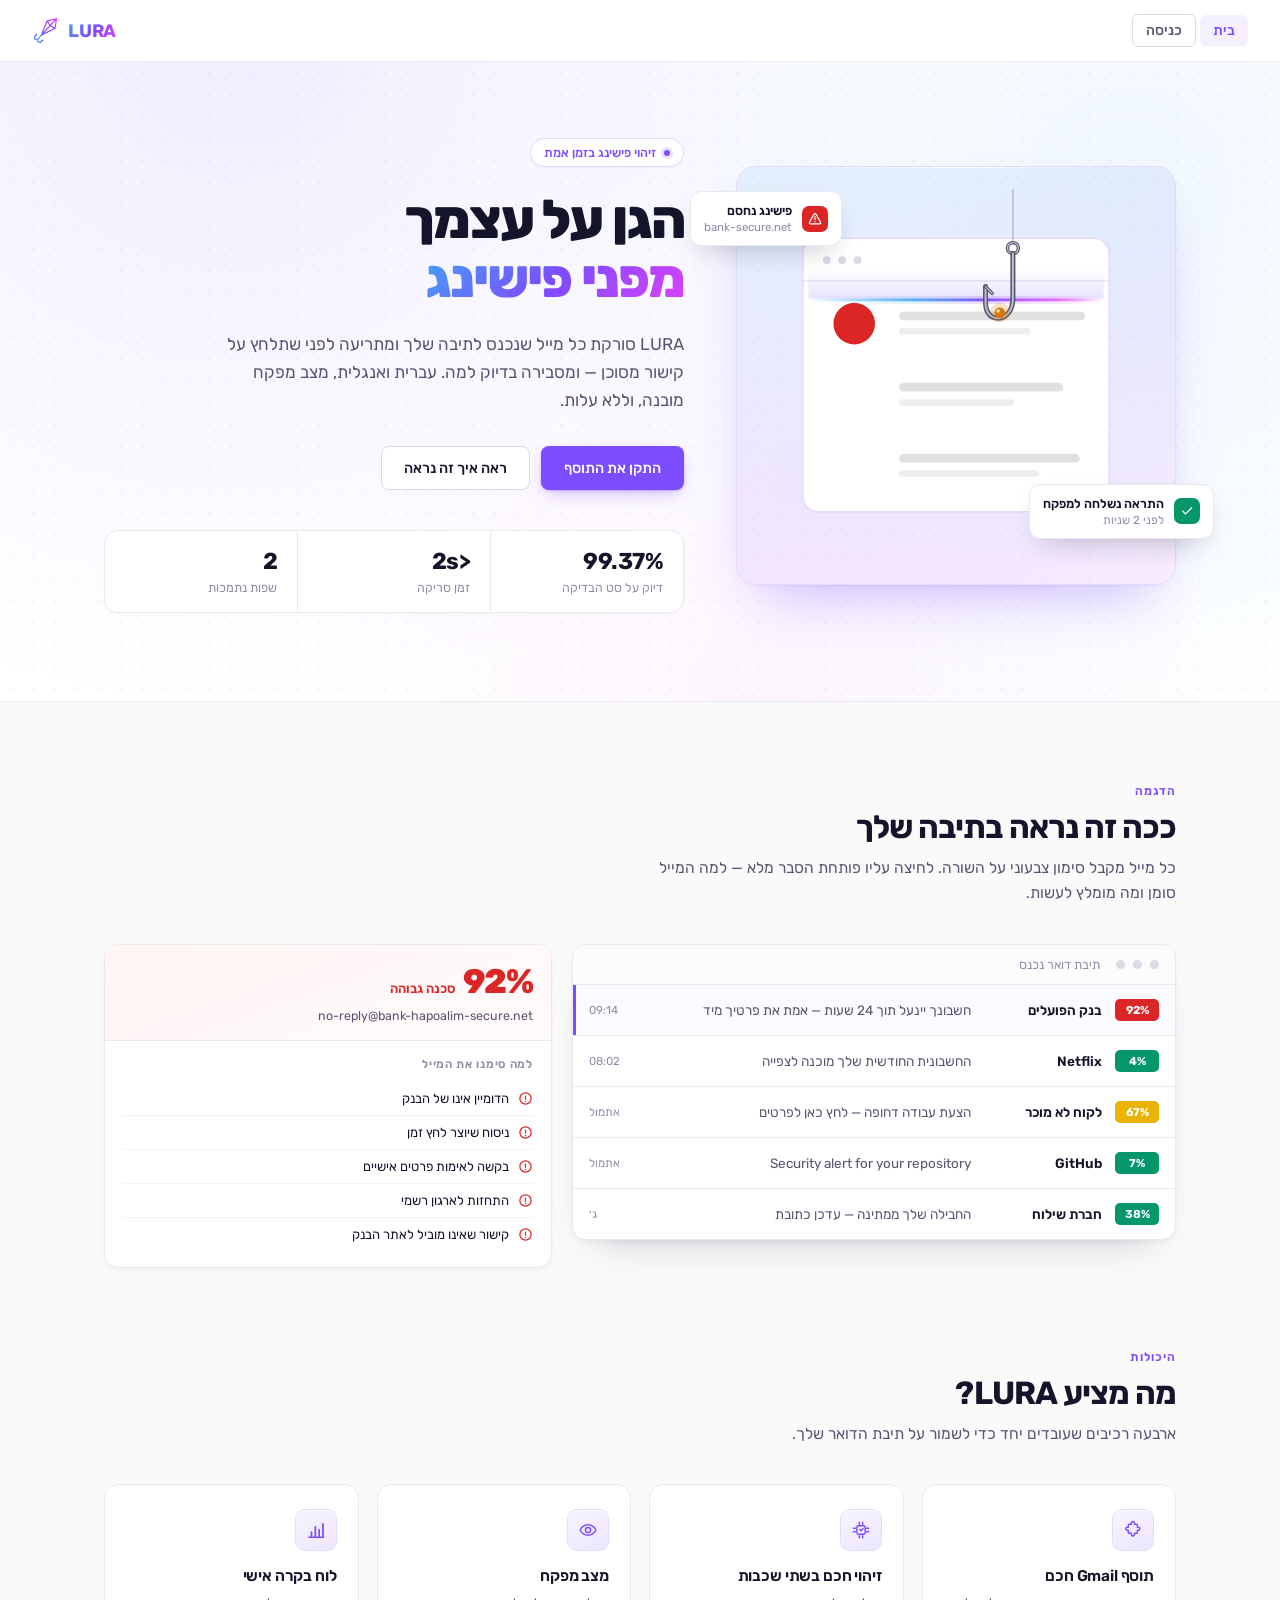
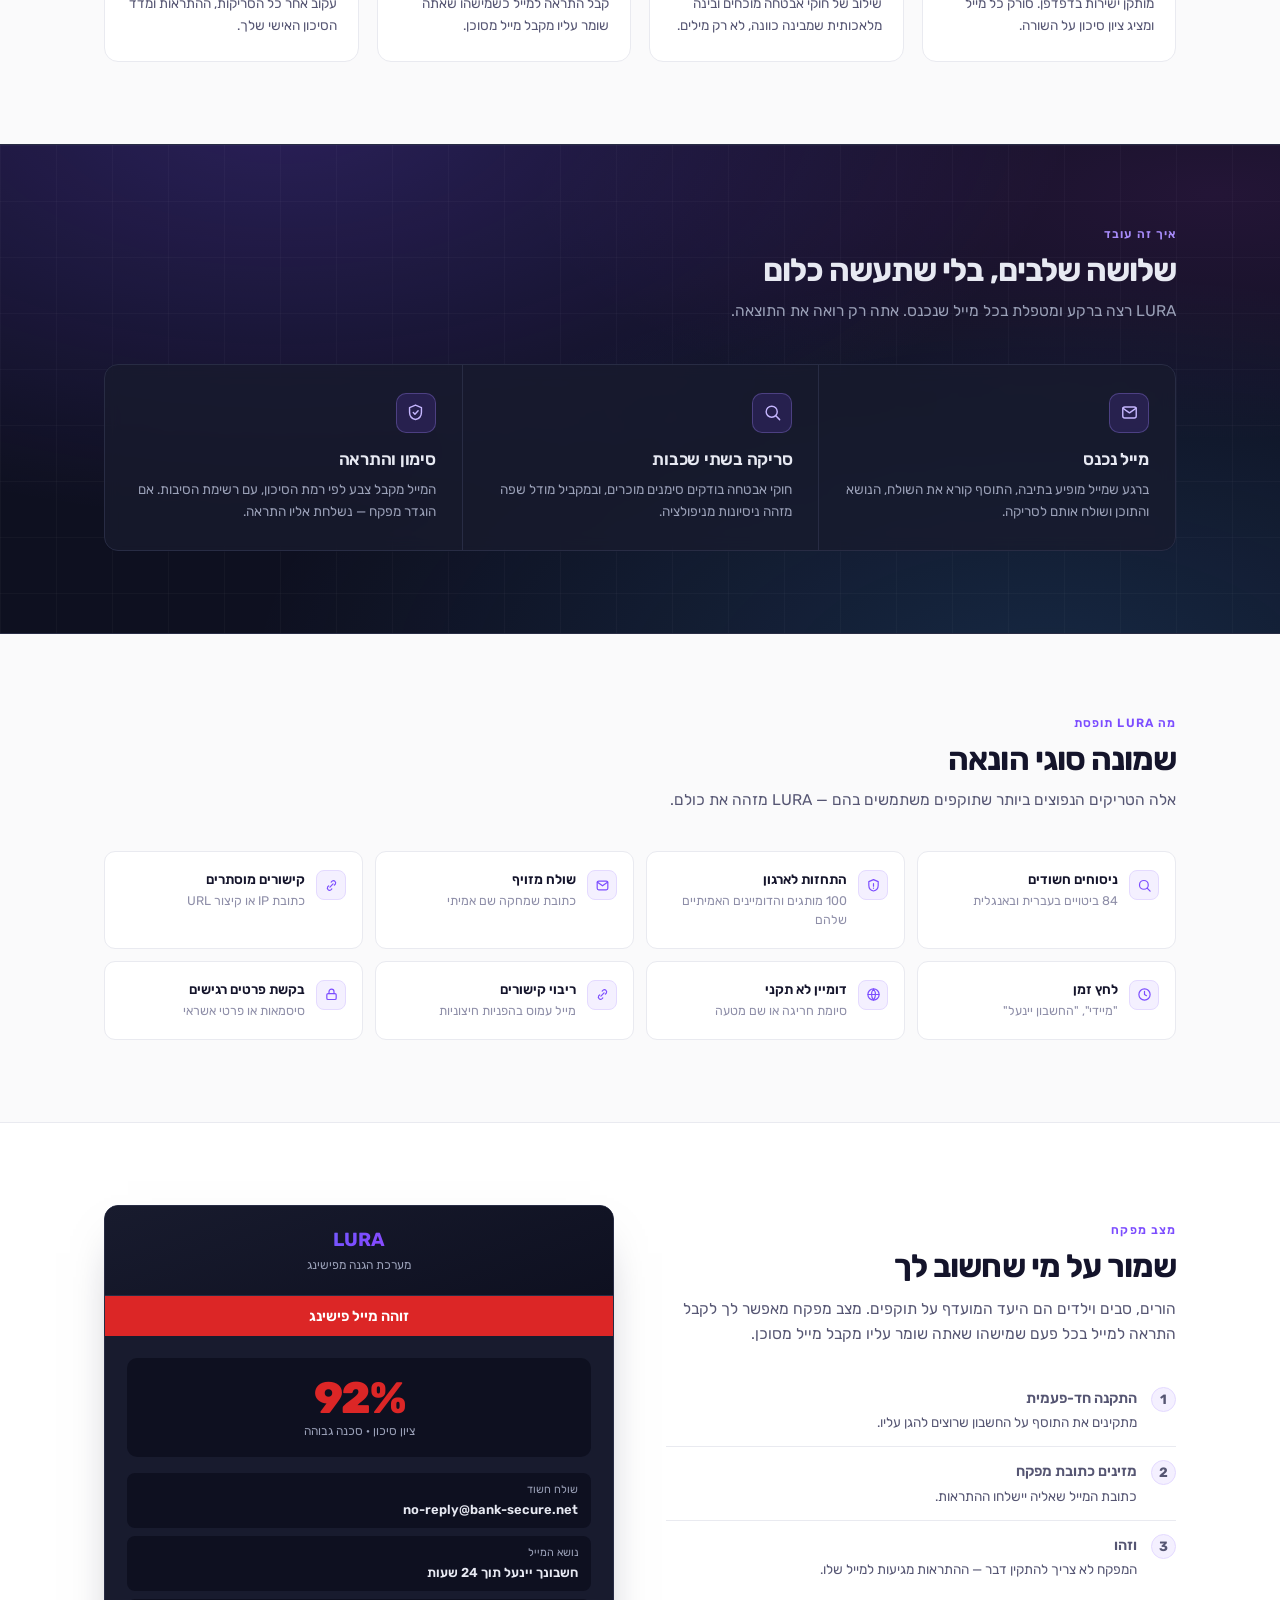
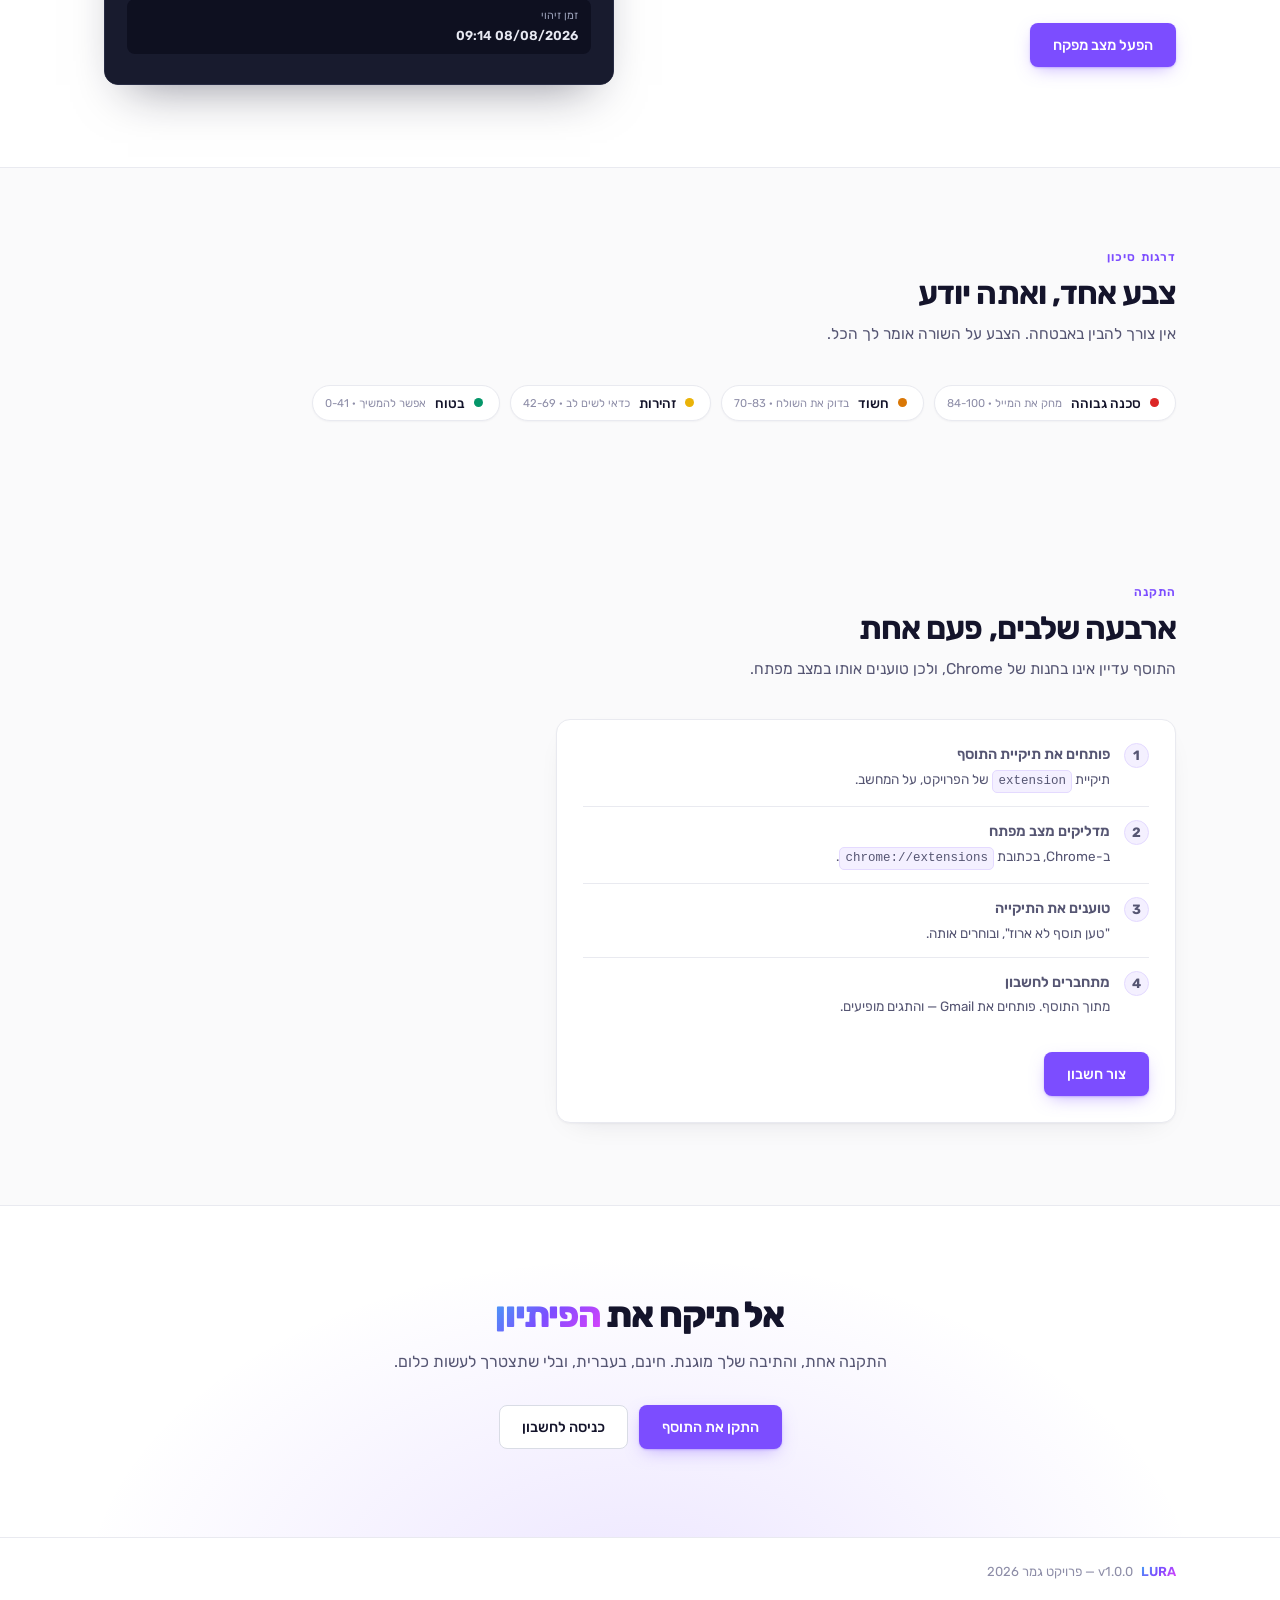
==== commit f1e4202d: "Fixes from the demo session" ====
--- a/frontend/index.html
+++ b/frontend/index.html
@@ -318,12 +318,15 @@
     <div class="sec-head"><div class="sec-tag">דרגות סיכון</div>
       <h2>צבע אחד, ואתה יודע</h2>
       <p>אין צורך להבין באבטחה. הצבע על השורה אומר לך הכל.</p></div>
+    <!-- Four, and only four: the names and the advice are risk_levels.py,
+         and the ranges are what config.py derives from the threshold. A
+         fifth chip called "פישינג" survived here from an early draft and
+         named a level the product has never had. -->
     <div class="chips">
-      <span class="chip"><i style="background:#DC2626"></i>סכנה גבוהה <small>אל תפתח</small></span>
-      <span class="chip"><i style="background:#EF4444"></i>פישינג <small>מחק את המייל</small></span>
-      <span class="chip"><i style="background:#D97706"></i>חשוד <small>בדוק את השולח</small></span>
-      <span class="chip"><i style="background:#EAB308"></i>זהירות <small>אל תלחץ על קישורים</small></span>
-      <span class="chip"><i style="background:#059669"></i>בטוח <small>אפשר להמשיך</small></span>
+      <span class="chip"><i style="background:#DC2626"></i>סכנה גבוהה <small>מחק את המייל · 84-100</small></span>
+      <span class="chip"><i style="background:#D97706"></i>חשוד <small>בדוק את השולח · 70-83</small></span>
+      <span class="chip"><i style="background:#EAB308"></i>זהירות <small>כדאי לשים לב · 42-69</small></span>
+      <span class="chip"><i style="background:#059669"></i>בטוח <small>אפשר להמשיך · 0-41</small></span>
     </div>
   </div>
 </section>
--- a/frontend/css/main.css
+++ b/frontend/css/main.css
@@ -22,17 +22,12 @@
                  U+20AC, U+2122, U+2191, U+2193, U+2212, U+2215, U+FEFF;
 }
 
-/* ===========================================================================
-   LURA — גיליון הסגנון של האתר
-   ---------------------------------------------------------------------------
-   החלק הראשון הוא דף הלקוחות כפי שאושר, מילה במילה. הוא מגדיר את שפת
-   העיצוב: הפלטה, הרדיוסים (8 ו-14), נוסחת הצללים, והמרווחים.
-
-   החלק השני מיישם את אותה שפה על עמודי ההתחברות ולוח הבקרה. הם נכתבו
-   לפני האישור ונשארו מאחור, עד שהופרדו ממנו לגמרי — רקע פסטל, כרטיסי
-   זכוכית וצבעים שאינם בפלטה. הפורט מובא כאן ולא בקובץ נפרד כדי
-   שהטוקנים יוגדרו פעם אחת.
-   =========================================================================== */
+/* LURA site stylesheet.
+
+   Part one is the approved home page: the palette, the radii (8 and 14),
+   the shadow formula and the spacing. Part two applies that language to
+   the login and dashboard pages, which predate it. Both live here so the
+   tokens are defined once. */
 
 :root{
     --brand-blue:#42A5F5; --brand-purple:#7C4DFF; --brand-magenta:#E040FB;
@@ -46,6 +41,17 @@
     --ink-text:#E7E9F2; --ink-text-2:#9BA1B8;
     --danger:#DC2626; --warn:#D97706; --safe:#059669;
     --r:8px; --r-lg:14px;
+
+    /* The dashboard and login sheets were written before this palette and
+       kept their own names. The port brought the rules over but not the
+       names, so 39 references resolved to nothing - among them the risk
+       gauge, whose conic-gradient became invalid and drew no ring at all.
+       Aliases, not new colours: same values under the older names. */
+    --green:var(--safe); --orange:var(--warn); --red:var(--danger);
+    --blue:var(--brand-blue);
+    --yellow:#EAB308;              /* the caution band, as on the home page */
+    --text-secondary:var(--text-2); --muted:var(--text-3);
+    --border-light:#F1F2F6;        /* the gauge track: lighter than --border */
   }
   *,*::before,*::after{margin:0;padding:0;box-sizing:border-box}
   body{font-family:'Rubik',-apple-system,'Segoe UI',Arial,sans-serif;
@@ -64,10 +70,14 @@
     color:var(--text-2);text-decoration:none}
   .nav-links a:hover{background:var(--bg);color:var(--text)}
   .nav-links a.active{color:var(--accent);background:var(--accent-wash)}
+  /* The dashboard's sign-out is a <button>, which inherits neither the
+     page font nor the pointer, so it came out as a default grey box. */
   .nav-cta{padding:7px 15px;border:1px solid var(--border-strong);border-radius:6px;
-    font-size:14px;font-weight:500;color:var(--text-2);background:var(--surface)}
-
-  /* ═══ HERO ═══ */
+    font-size:14px;font-weight:500;color:var(--text-2);background:var(--surface);
+    font-family:inherit;cursor:pointer}
+  .nav-cta:hover{background:var(--bg);color:var(--text)}
+
+  /* HERO */
   .hero-wrap{position:relative;overflow:hidden;border-bottom:1px solid var(--border);
     background:radial-gradient(circle at 18% -5%,rgba(124,77,255,.10),transparent 55%),
                radial-gradient(circle at 88% 20%,rgba(66,165,245,.08),transparent 50%),
@@ -123,7 +133,7 @@
   .fc-t{font-weight:600;display:block;margin-bottom:1px}
   .fc-s{color:var(--text-3);font-size:11.5px}
 
-  /* ═══ SECTIONS ═══ */
+  /* SECTIONS */
   .sec{padding:82px 0}
   .sec-head{margin-bottom:38px}
   .sec-tag{font-size:12px;font-weight:600;letter-spacing:.09em;color:var(--accent);
@@ -321,14 +331,11 @@
     .step{border-left:none;border-bottom:1px solid var(--ink-line)}
     .cta h2{font-size:28px}}
 
-/* ===========================================================================
-   עמודי התחברות ולוח בקרה
-   =========================================================================== */
-
-/* שני מחלקות שהמסמכים משתמשים בהן ומעולם לא הוגדרו: שם המשתמש
-   בסרגל, וכפתור פעולה הרסנית. הכפתור היה קודם btn-primary עם
-   background אדום בשורה — מה שהשאיר עליו את הצל הסגול של הכפתור
-   הראשי, כלומר הילה סגולה מתחת לכפתור אדום. */
+/* Login and dashboard pages */
+
+/* Two classes the pages used and nobody had defined. The danger button
+   was btn-primary with an inline red background, which kept the primary
+   button's purple shadow: a purple glow under a red button. */
 .nav-user {
   font-size: 13.5px;
   color: var(--text-secondary);
@@ -354,7 +361,7 @@
 .btn-danger svg   { width: 16px; height: 16px; }
 
 
-/* ── Auth Page ── */
+/* Auth Page */
 .auth-page {
   background: radial-gradient(circle at 18% -5%, rgba(124,77,255,.10), transparent 55%),
               radial-gradient(circle at 88% 20%, rgba(66,165,245,.08), transparent 50%),
@@ -365,8 +372,8 @@
   min-height: 100vh;
 }
 
-/* כרטיס אטום ולא זכוכית מטושטשת. עמוד הבית בונה כל כרטיס מ---surface
-   מלא, ו-backdrop-filter מופיע בו רק בסרגל העליון. */
+/* Opaque, not frosted glass: on the home page every card is solid
+   --surface and backdrop-filter appears only in the top bar. */
 .auth-container {
   background: var(--surface);
   border: 1px solid var(--border);
@@ -456,10 +463,10 @@
 .auth-switch { text-align: center; font-size: 13px; color: var(--muted); }
 .auth-switch a { color: var(--accent); }
 
-/* ── Dashboard Layout ── */
+/* Dashboard Layout */
 .dash-page { background: var(--bg); }
 
-/* אייקוני SVG בניווט הצד, בכרטיסים ובכפתורים — במקום האימוג'י שהיו כאן */
+/* SVG icons in the side nav, the cards and the buttons - they were emoji */
 .sidebar-link { display: flex; align-items: center; gap: 10px; }
 .sidebar-link svg { width: 18px; height: 18px; flex-shrink: 0; }
 .stat-icon { display: flex; justify-content: center; margin-bottom: 8px; }
@@ -515,7 +522,7 @@
 .dash-section { max-width: 900px; }
 .section-title { font-size: 20px; font-weight: 800; margin-bottom: 24px; }
 
-/* ── Dashboard Stats ── */
+/* Dashboard Stats */
 .stats-grid {
   display: grid;
   grid-template-columns: repeat(4, 1fr);
@@ -555,7 +562,7 @@
 .stat-card.green .stat-val { color: var(--green); }
 .stat-lbl { font-size: 12px; color: var(--muted); font-weight: 600; }
 
-/* ── Risk Card ── */
+/* Risk Card */
 .risk-card {
   background: var(--surface);
   border: 1px solid var(--border);
@@ -591,7 +598,7 @@
 .risk-bar-fill { height: 100%; background: linear-gradient(90deg, var(--green), var(--orange), var(--orange), var(--red)); transition: width 0.6s ease; border-radius: 4px; }
 .risk-desc { font-size: 12px; color: var(--muted); }
 
-/* ── Alerts ── */
+/* Alerts */
 .alerts-list { display: flex; flex-direction: column; gap: 12px; }
 .alert-item {
   display: flex;
@@ -610,7 +617,7 @@
 
 .empty-state { text-align: center; padding: 40px; color: var(--muted); font-size: 14px; }
 
-/* ── Guardian ── */
+/* Guardian */
 .guardian-box {
   background: var(--surface);
   border: 1px solid var(--border);
@@ -667,7 +674,7 @@
   to   { opacity: 1; transform: translateY(0)    scale(1);   }
 }
 
-/* ── Responsive ── */
+/* Responsive */
 @media (max-width: 768px) {
   .hero { flex-direction: column; padding: 40px 16px; }
   .hero h1 { font-size: 36px; }
@@ -678,10 +685,8 @@
   .sidebar { width: 100%; flex-direction: row; flex-wrap: wrap; padding: 16px; }
   .sidebar-nav { flex-direction: row; }
 }
-/* ===========================================================================
-   מקטע ההתקנה, ותוצאת סריקת קישור בלוח הבקרה — שהוצגה עד כה בלי שום
-   עיצוב. אותה שפה: רדיוסים 8 ו-14, טוקנים מלמעלה, בלי צבע חדש.
-   =========================================================================== */
+/* The install section and the dashboard's URL-scan result, which had no
+   styling at all. Same language: radii 8 and 14, tokens from above. */
 
 .result-card{border:1px solid var(--border);border-right-width:4px;
   border-radius:var(--r);padding:16px 18px;background:var(--bg)}
@@ -745,11 +750,8 @@
 .guardian-box .btn-primary svg { width: 16px; height: 16px; }
 .guardian-box .btn-danger { flex: none; white-space: nowrap; }
 
-/* ===========================================================================
-   מצב מפקח — רשימת החשבונות במעקב.
-   קישור כתובת הוא רק השלב הראשון מתוך שלושה, ולכן כל שורה אומרת באיזה
-   שלב היא נמצאת ומה חסר. אותה שפה: רדיוסים 8 ו-14, טוקנים מלמעלה.
-   =========================================================================== */
+/* Guardian mode - the watched accounts. Linking an address is only the
+   first of three steps, so each row says which step it is on. */
 
 .connect-row { display: flex; gap: 8px; align-items: stretch; }
 .connect-row input { flex: 1; min-width: 0; }
